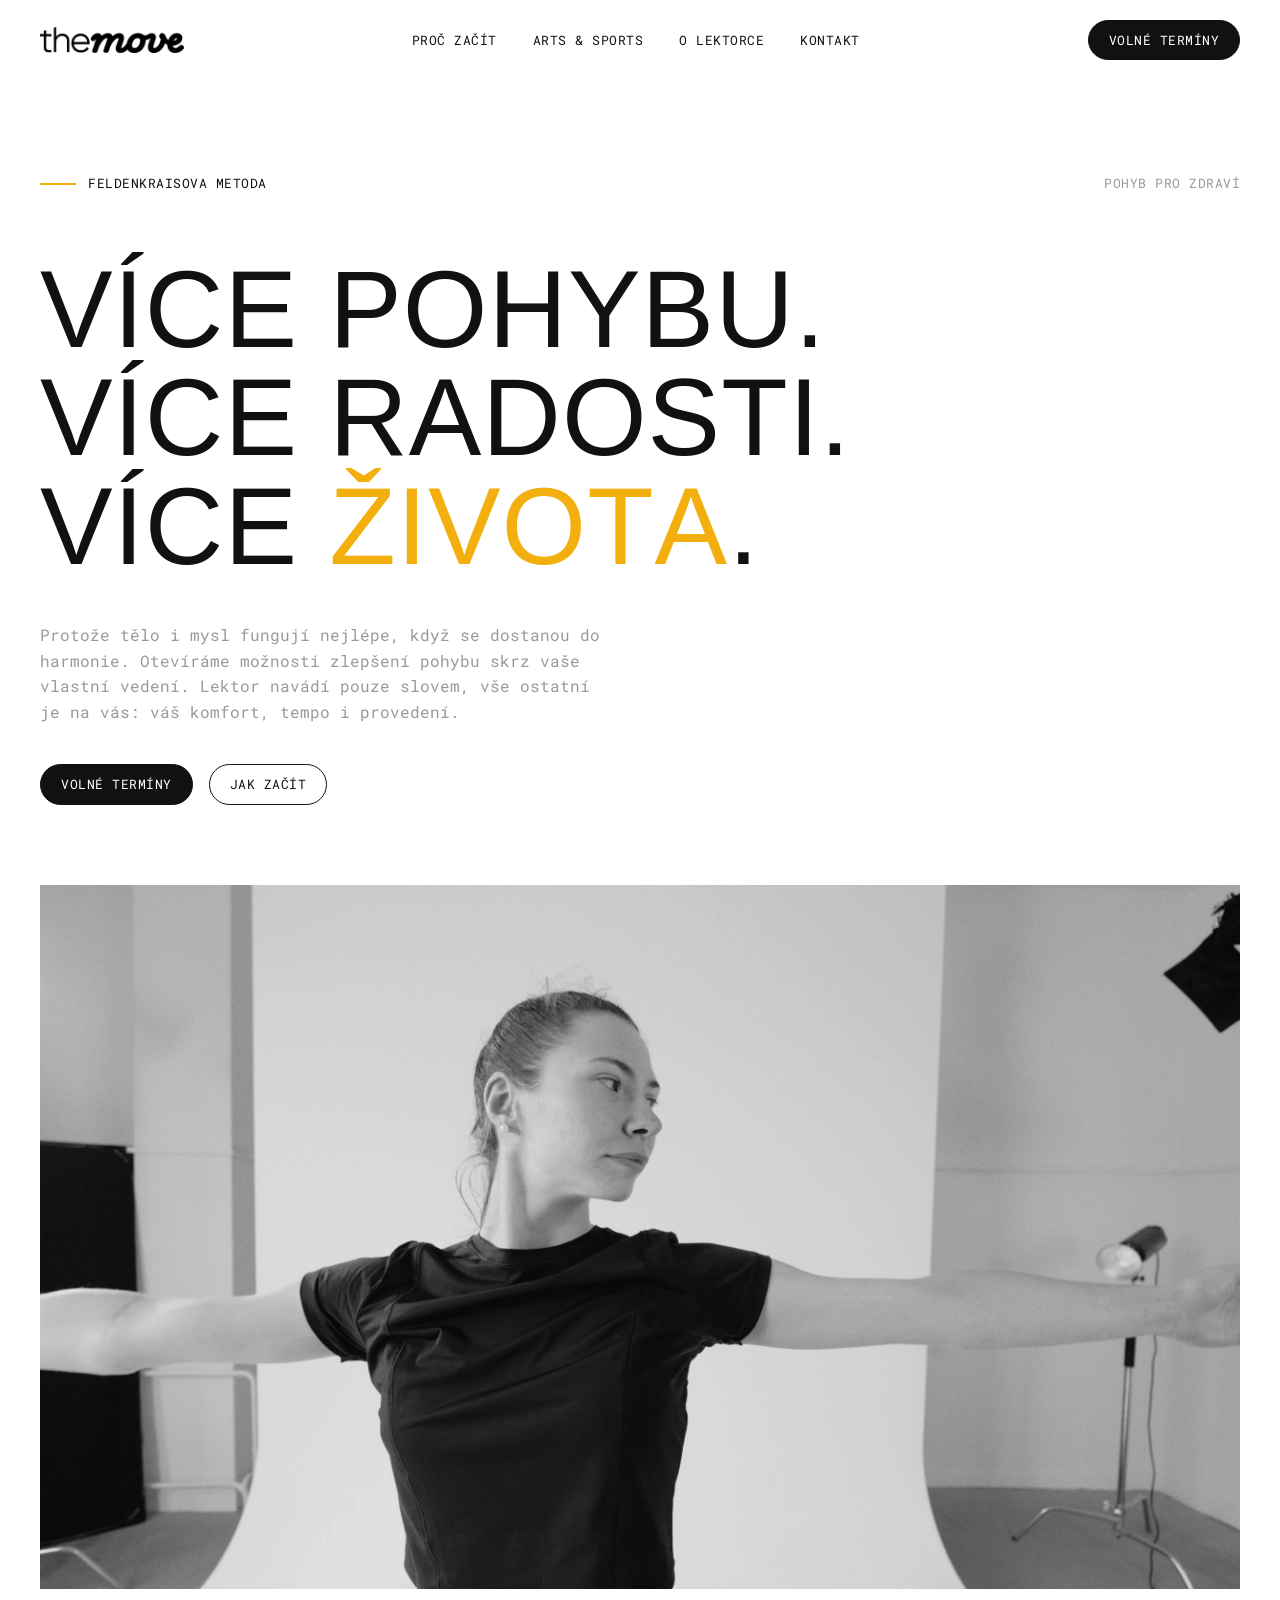
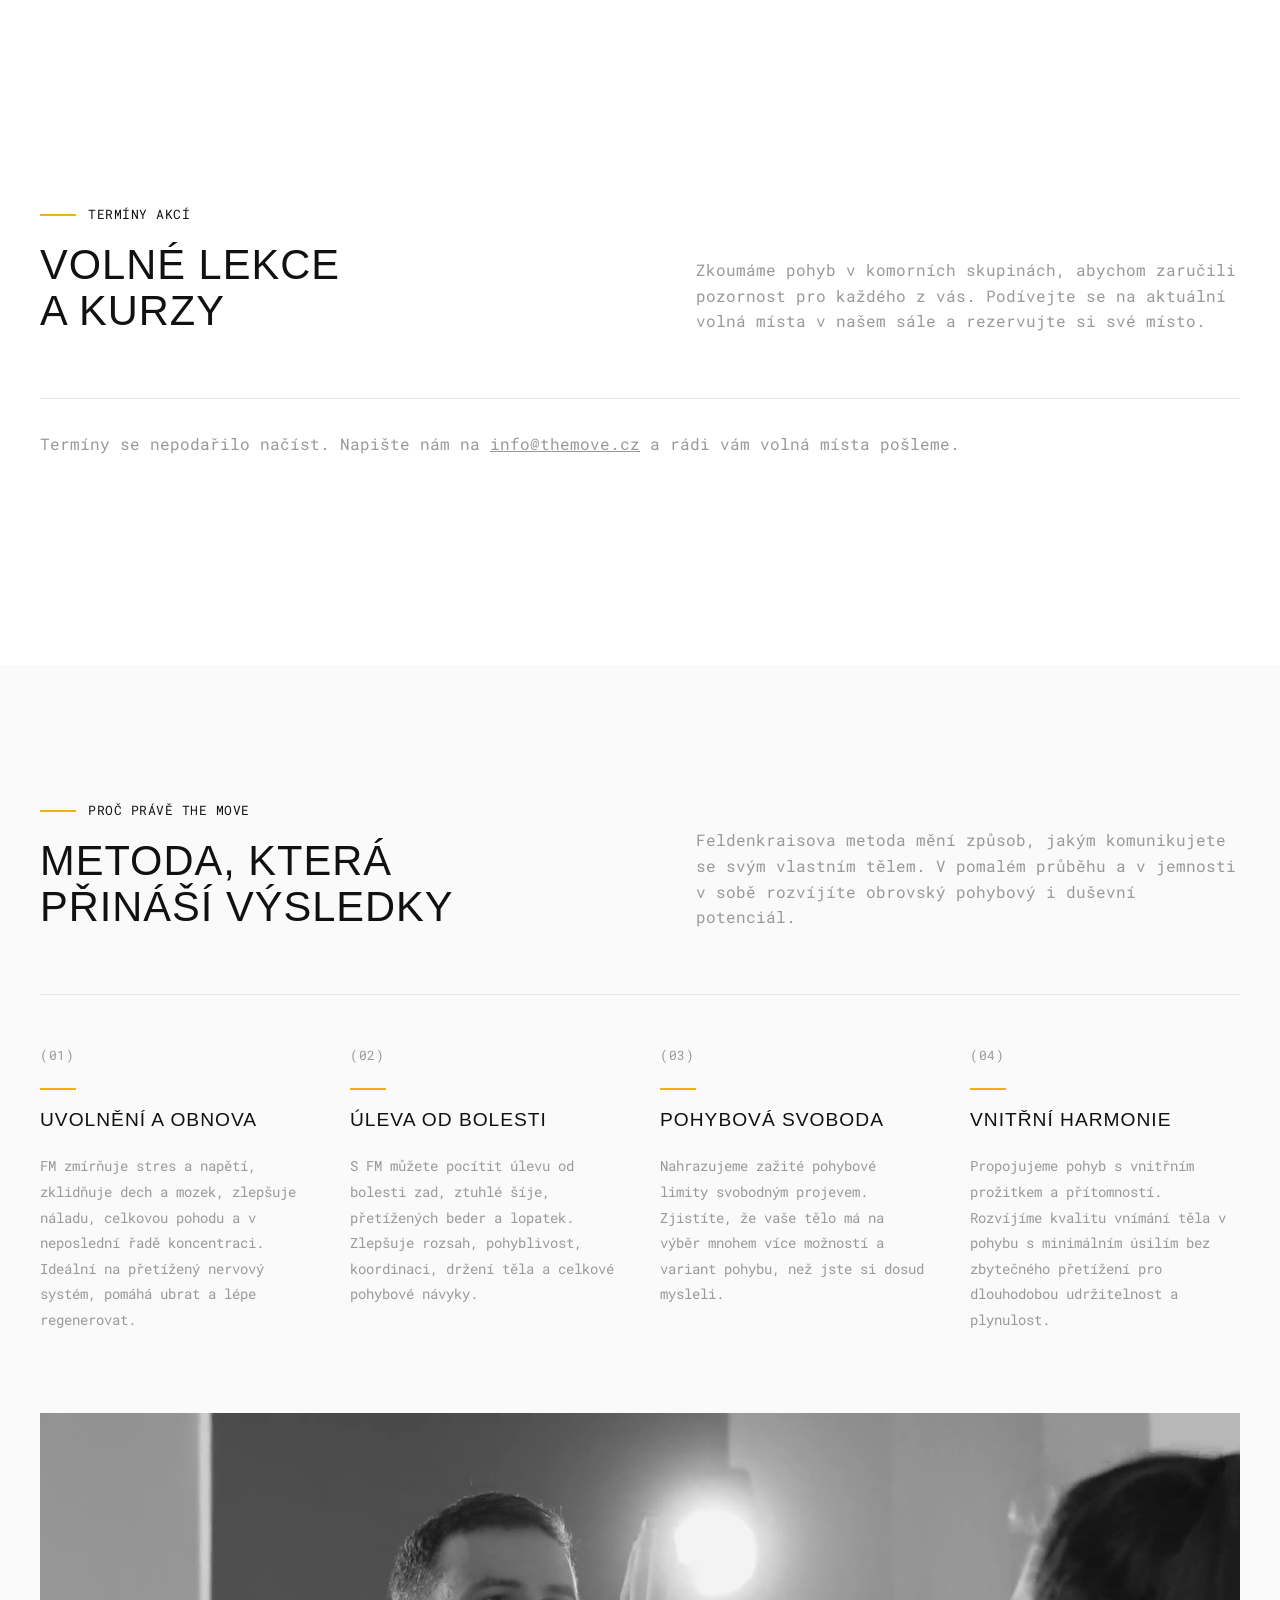
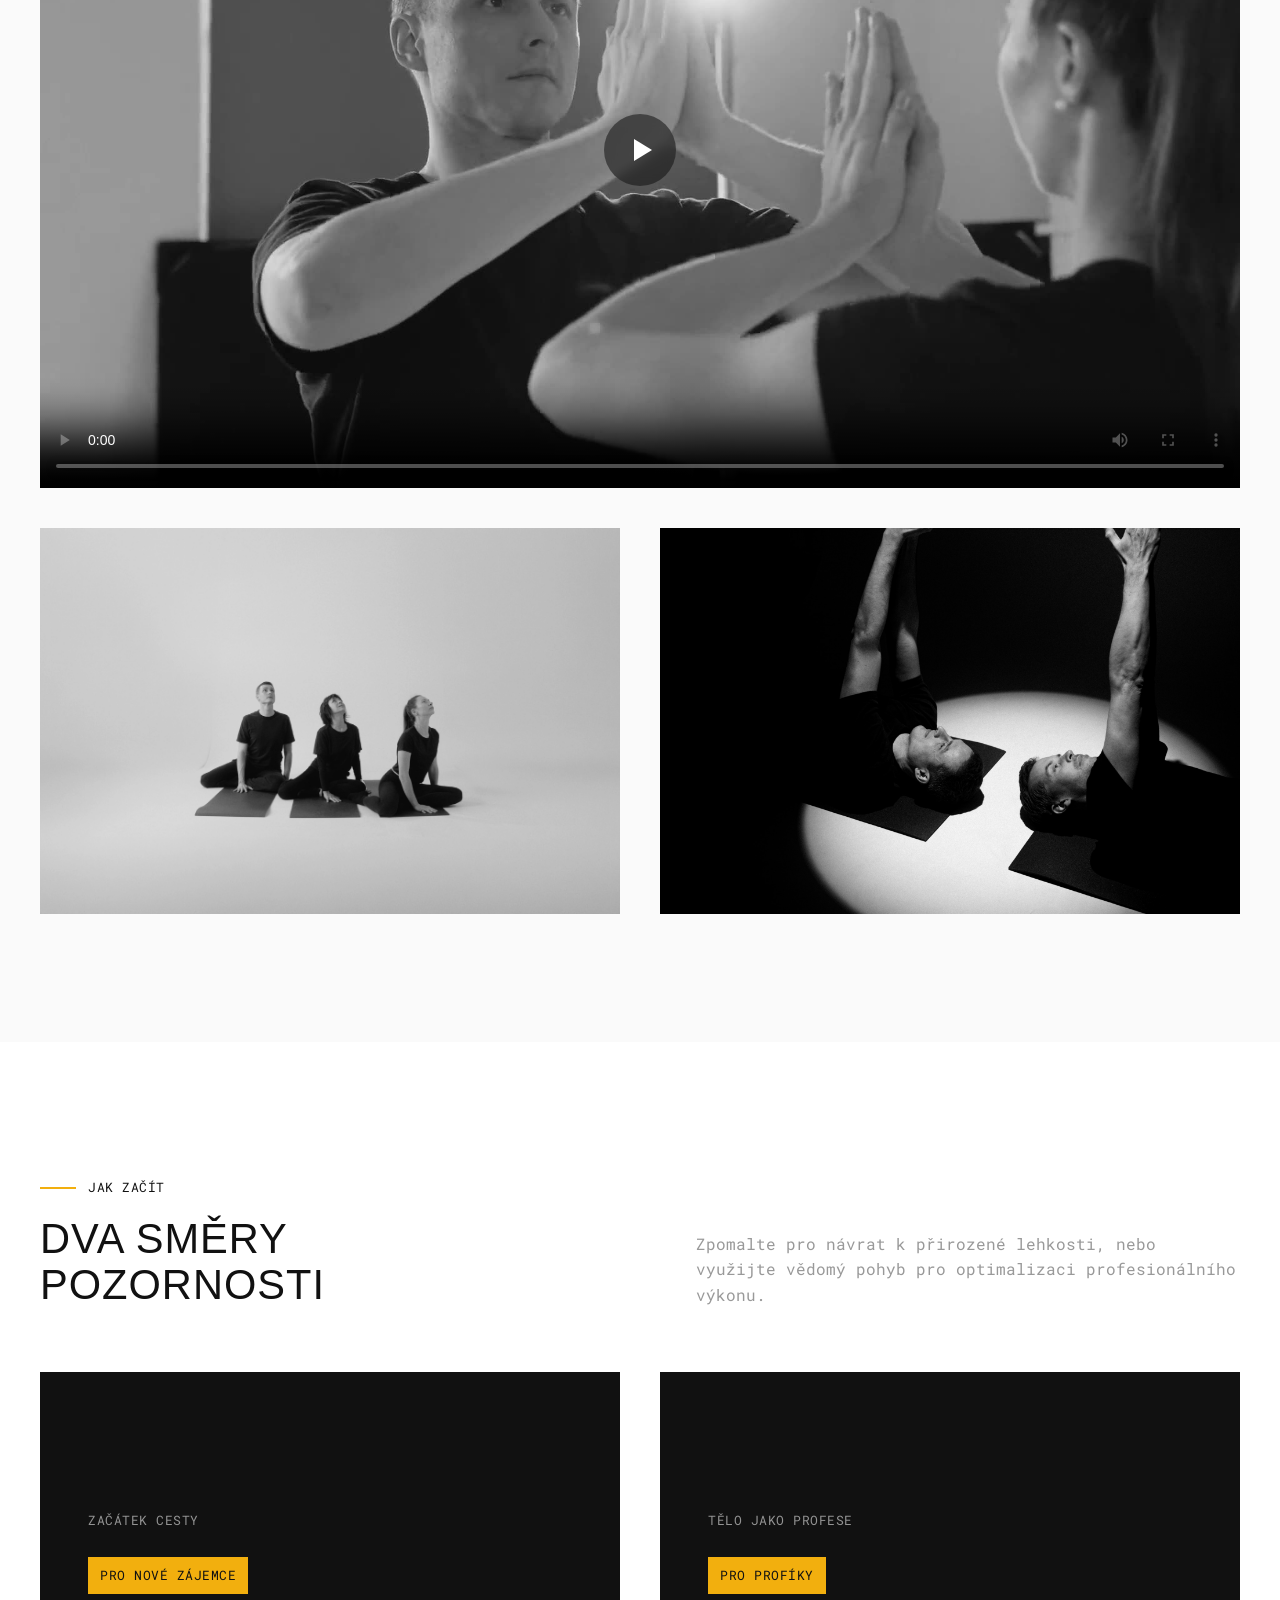
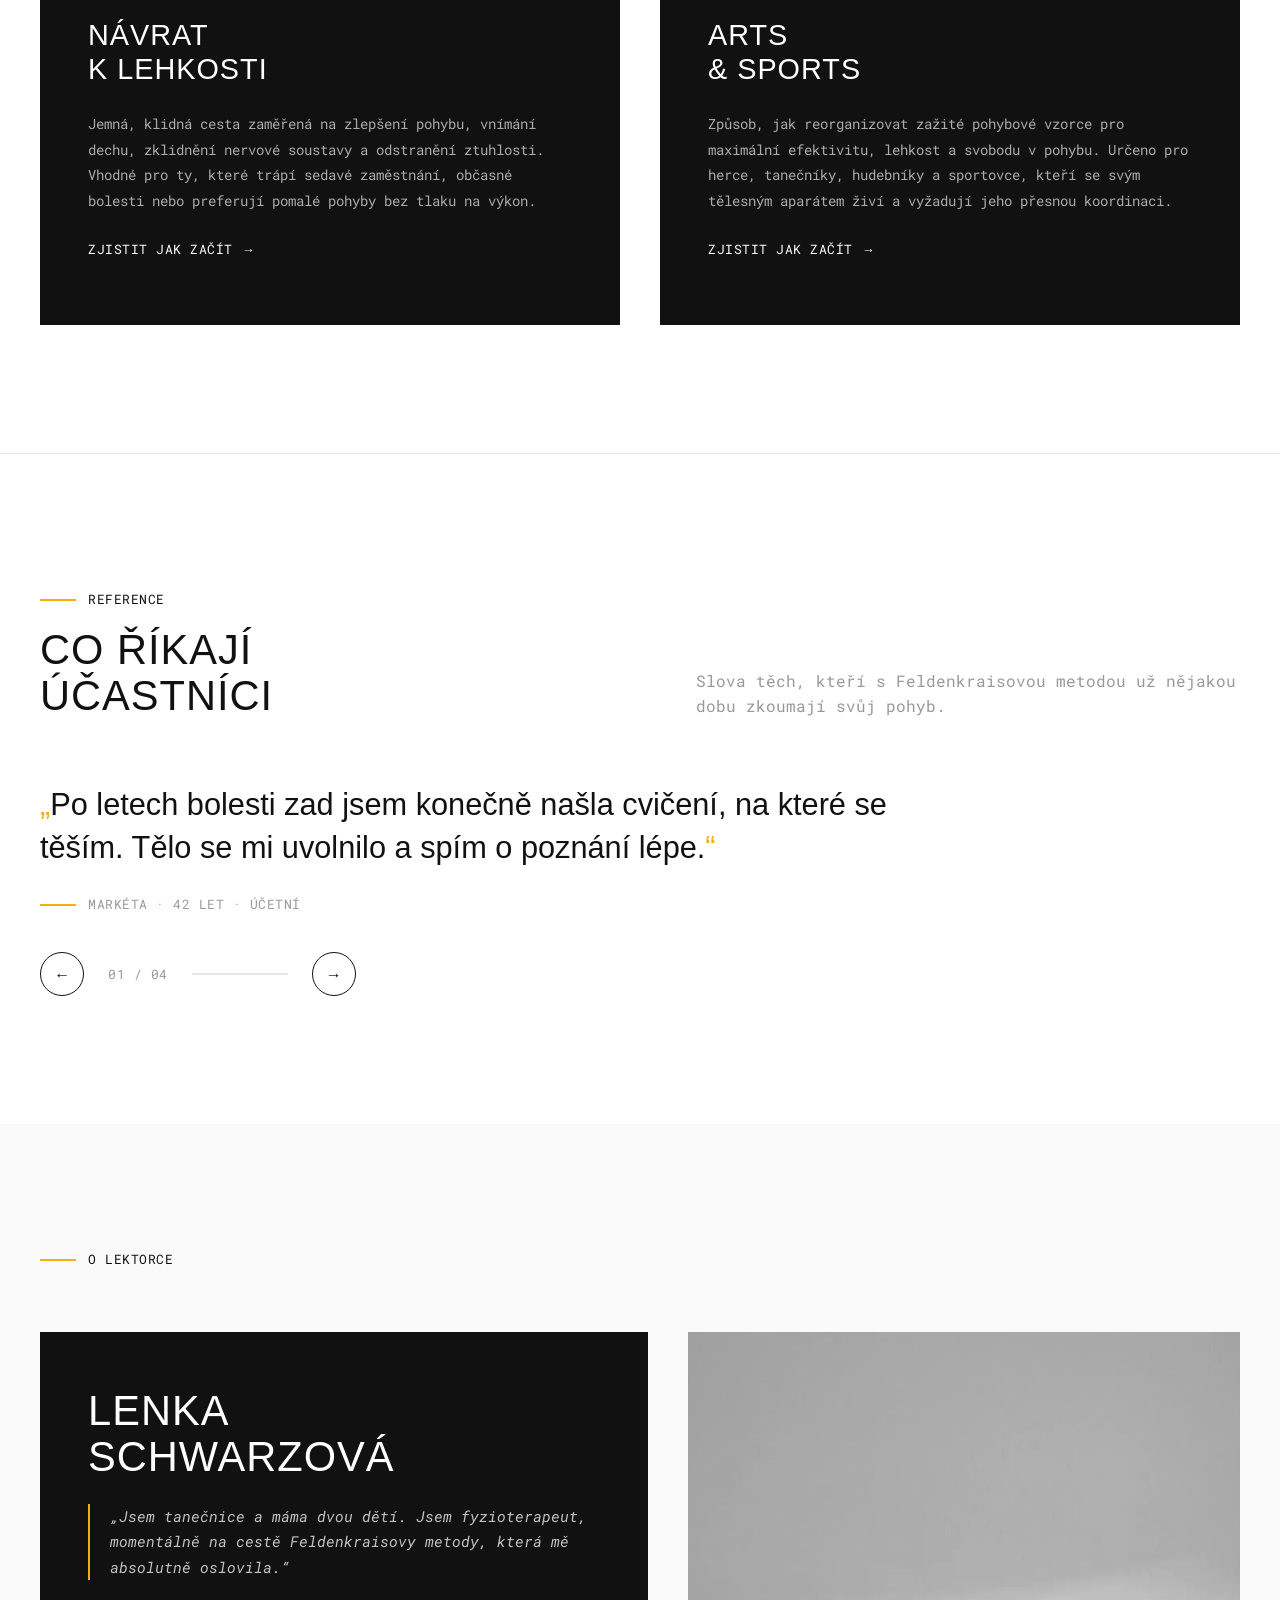
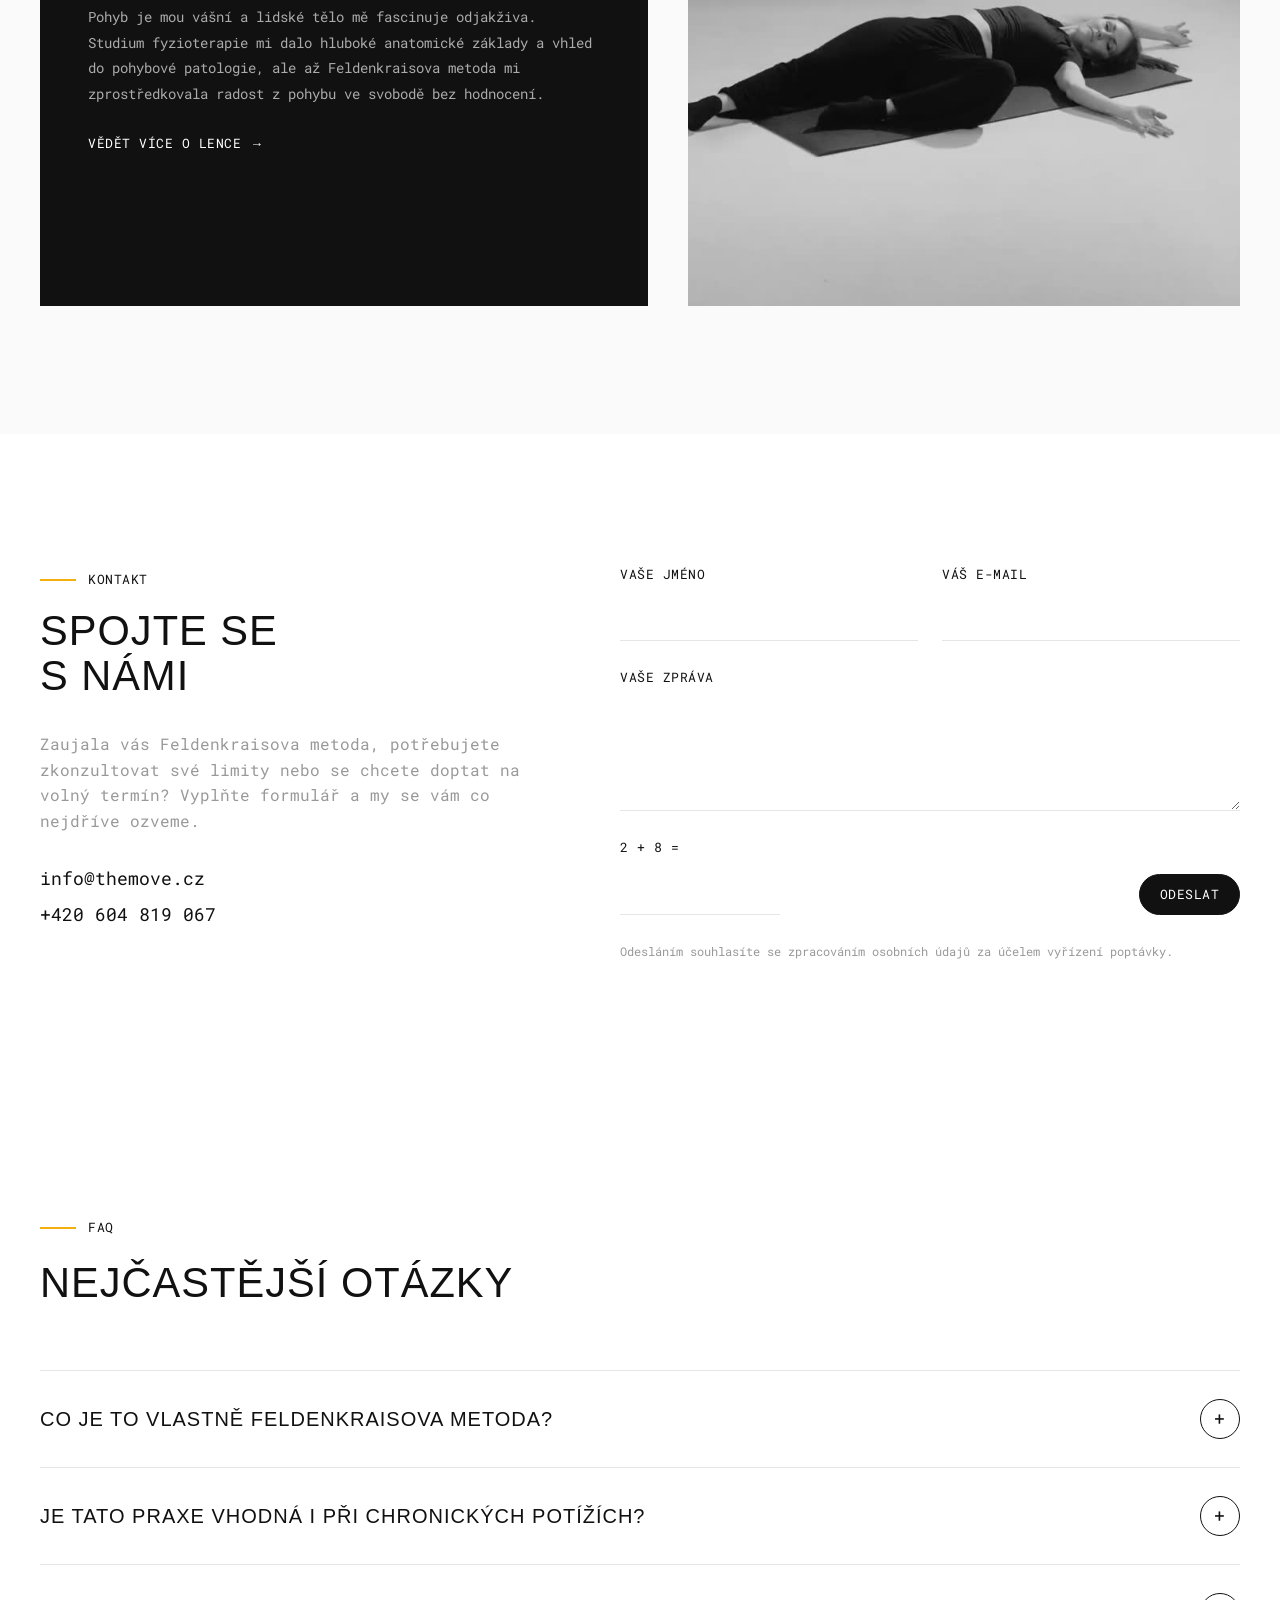
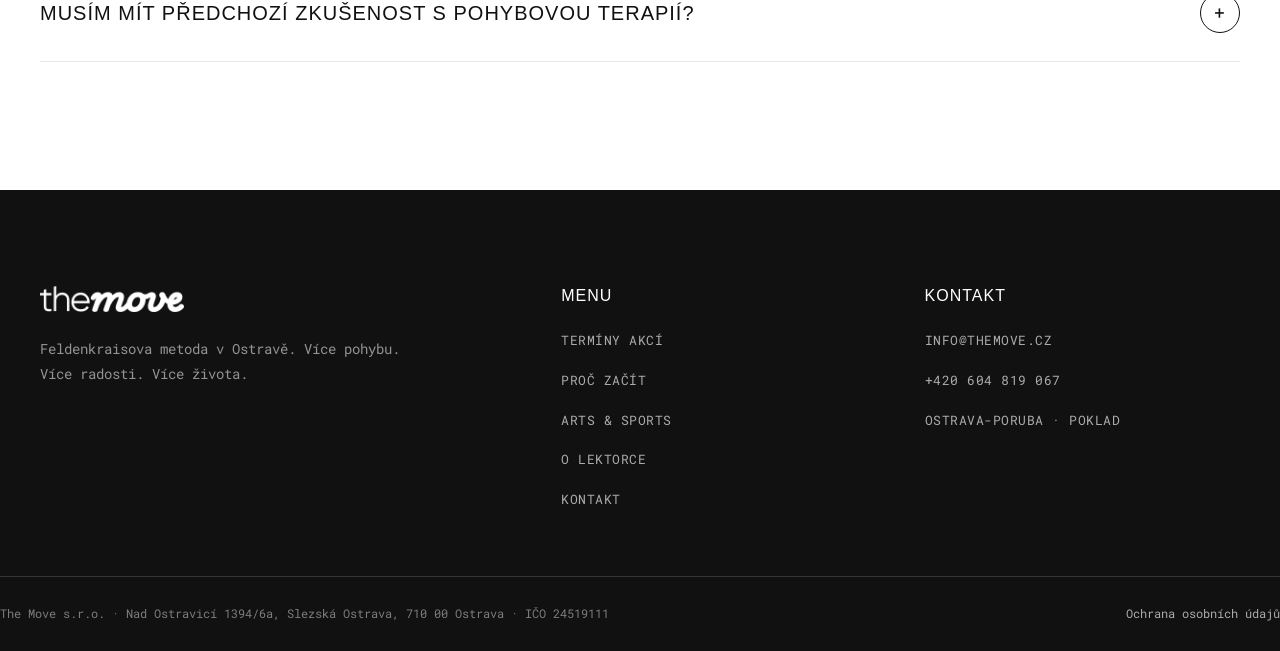
==== index.html @ 08e9d062 "Korektura textů podle připomínek klientky Co-Authored-By: Claude Opus 5 <noreply@anthropic.com>" ====
<!DOCTYPE html>
<html lang="cs">
<head>
  <meta charset="UTF-8">
  <meta name="viewport" content="width=device-width, initial-scale=1.0">
  <meta name="google-site-verification" content="vGgKnA8cwMXbeHBE8pRr9Jo4e9qX8RQG9WnMK0uYkx0">
  <title>The Move · Feldenkraisova metoda | Ostrava</title>
  <meta name="description" content="Více pohybu. Více radosti. Více života. Skupinové lekce Feldenkraisovy metody v Ostravě pod vedením fyzioterapeutky a tanečnice Lenky Schwarzové.">
  <link rel="preconnect" href="https://fonts.googleapis.com">
  <link rel="preconnect" href="https://fonts.gstatic.com" crossorigin>
  <link href="https://api.fontshare.com/v2/css?f[]=general-sans@400,500&display=swap" rel="stylesheet">
  <link href="https://fonts.googleapis.com/css2?family=Roboto+Mono:wght@400;500&display=swap" rel="stylesheet">
  <link rel="stylesheet" href="css/style.css">
  <link rel="icon" type="image/svg+xml" href="assets/img/favicon.svg">
</head>
<body>

  <!-- ===== Navigace ===== -->
  <header class="nav">
    <div class="container nav-inner">
      <a href="index.html" class="nav-logo" aria-label="The Move, úvodní stránka">
        <img src="assets/img/logo.webp" alt="The Move" width="600" height="108">
      </a>

      <nav>
        <ul class="nav-menu" id="nav-menu">
          <li><a class="nav-link" href="jak-zacit.html">Proč začít</a></li>
          <li><a class="nav-link" href="artists.html">Arts &amp; sports</a></li>
          <li><a class="nav-link" href="o-lektorce.html">O lektorce</a></li>
          <li><a class="nav-link" href="index.html#kontakt">Kontakt</a></li>
        </ul>
      </nav>

      <a href="index.html#terminy" class="button button--solid nav-cta">Volné termíny</a>

      <button class="nav-burger" aria-label="Otevřít menu" aria-expanded="false" aria-controls="nav-menu">
        <span></span><span></span><span></span>
      </button>
    </div>
  </header>

  <main>

    <!-- ===== Hero ===== -->
    <section class="hero">
      <div class="container">
        <div class="hero-topline reveal">
          <span class="label">Feldenkraisova metoda</span>
          <span class="label label--plain text-grey">Pohyb pro zdraví</span>
        </div>

        <h1 class="h-large">
          <span class="mask-line"><span>Více pohybu.</span></span>
          <span class="mask-line" style="--reveal-delay:.12s"><span>Více radosti.</span></span>
          <span class="mask-line" style="--reveal-delay:.24s"><span>Více <em class="text-yellow" style="font-style:normal">života</em>.</span></span>
        </h1>

        <p class="hero-sub reveal" style="--reveal-delay:.3s">
          Protože tělo i mysl fungují nejlépe, když se dostanou do harmonie.
          Otevíráme možnosti zlepšení pohybu skrz vaše vlastní vedení. Lektor
          navádí pouze slovem, vše ostatní je na vás: váš komfort, tempo i provedení.
        </p>

        <div class="hero-actions reveal" style="--reveal-delay:.4s">
          <a href="#terminy" class="button button--solid">Volné termíny</a>
          <a href="jak-zacit.html" class="button">Jak začít</a>
        </div>

        <figure class="hero-media reveal" style="--reveal-delay:.5s">
          <video src="assets/video/cover.mp4" autoplay muted loop playsinline poster="assets/img/photo-01.webp"></video>
          <svg class="curve-svg curve-anim-draw hero-curve" viewBox="0 0 900 500" aria-hidden="true">
            <path pathLength="1" d="M -10 560 C 140 340 250 235 345 250 C 470 270 555 335 655 322 C 700 316 712 265 722 200 C 733 128 762 62 832 50 C 900 40 940 70 960 110"/>
          </svg>
        </figure>
      </div>
    </section>

    <!-- ===== Termíny akcí ===== -->
    <section class="section" id="terminy">
      <div class="container">
        <div class="section-head section-head--split">
          <div class="reveal">
            <span class="label">Termíny akcí</span>
            <h2 class="h2" style="margin-top:1.25rem">Volné lekce<br>a kurzy</h2>
          </div>
          <p class="text-grey reveal" style="--reveal-delay:.15s">
            Zkoumáme pohyb v komorních skupinách, abychom zaručili pozornost
            pro každého z vás. Podívejte se na aktuální volná místa v našem
            sále a rezervujte si své místo.
          </p>
        </div>

        <div class="schedule-filters reveal" id="schedule-filters" hidden
             role="group" aria-label="Filtr podle druhu akce"></div>

        <div class="schedule reveal" id="schedule-list" data-api="api/terminy.php">
          <p class="schedule-loading text-grey">Načítáme aktuální termíny…</p>
        </div>

        <div class="schedule-more reveal">
          <button type="button" class="button" id="schedule-vice" hidden>Další termíny</button>
        </div>
      </div>
    </section>

    <!-- ===== Metoda / benefity ===== -->
    <section class="section bg-soft">
      <div class="container">
        <div class="section-head section-head--split">
          <div class="reveal">
            <span class="label">Proč právě The Move</span>
            <h2 class="h2" style="margin-top:1.25rem">Metoda, která<br>přináší výsledky</h2>
          </div>
          <p class="text-grey reveal" style="--reveal-delay:.15s">
            Feldenkraisova metoda mění způsob, jakým komunikujete se svým
            vlastním tělem. V pomalém průběhu a v jemnosti v sobě rozvíjíte
            obrovský pohybový i duševní potenciál.
          </p>
        </div>

        <div class="benefits-grid">
          <div class="benefit reveal">
            <span class="benefit-num">(01)</span>
            <h3 class="h5">Uvolnění a obnova</h3>
            <p>FM zmírňuje stres a napětí, zklidňuje dech a mozek, zlepšuje
            náladu, celkovou pohodu a v neposlední řadě koncentraci. Ideální
            na přetížený nervový systém, pomáhá ubrat a lépe regenerovat.</p>
          </div>
          <div class="benefit reveal" style="--reveal-delay:.1s">
            <span class="benefit-num">(02)</span>
            <h3 class="h5">Úleva od bolesti</h3>
            <p>S FM můžete pocítit úlevu od bolesti zad, ztuhlé šíje,
            přetížených beder a lopatek. Zlepšuje rozsah, pohyblivost,
            koordinaci, držení těla a celkové pohybové návyky.</p>
          </div>
          <div class="benefit reveal" style="--reveal-delay:.2s">
            <span class="benefit-num">(03)</span>
            <h3 class="h5">Pohybová svoboda</h3>
            <p>Nahrazujeme zažité pohybové limity svobodným projevem.
            Zjistíte, že vaše tělo má na výběr mnohem více možností
            a variant pohybu, než jste si dosud mysleli.</p>
          </div>
          <div class="benefit reveal" style="--reveal-delay:.3s">
            <span class="benefit-num">(04)</span>
            <h3 class="h5">Vnitřní harmonie</h3>
            <p>Propojujeme pohyb s vnitřním prožitkem a přítomností.
            Rozvíjíme kvalitu vnímání těla v pohybu s minimálním úsilím bez
            zbytečného přetížení pro dlouhodobou udržitelnost a plynulost.</p>
          </div>
        </div>

        <figure class="band-video reveal">
          <video src="assets/video/metoda.mp4" controls playsinline
                 preload="metadata" poster="assets/img/metoda-poster.jpg">
            Váš prohlížeč nepodporuje přehrávání videa.
            <a href="assets/video/metoda.mp4">Stáhnout video</a>
          </video>
        </figure>

        <div class="photo-band">
          <figure class="reveal"><img src="assets/img/photo-11.webp" alt="Komorní skupinová lekce na podložkách" loading="lazy"></figure>
          <figure class="reveal" style="--reveal-delay:.15s"><img src="assets/img/photo-13.jpg" alt="Dvojice vleže ve světelném kuželu" loading="lazy"></figure>
        </div>
      </div>
    </section>

    <!-- ===== Dva směry ===== -->
    <section class="section">
      <div class="container">
        <div class="section-head section-head--split">
          <div class="reveal">
            <span class="label">Jak začít</span>
            <h2 class="h2" style="margin-top:1.25rem">Dva směry<br>pozornosti</h2>
          </div>
          <p class="text-grey reveal" style="--reveal-delay:.15s">
            Zpomalte pro návrat k přirozené lehkosti, nebo využijte vědomý
            pohyb pro optimalizaci profesionálního výkonu.
          </p>
        </div>

        <div class="paths-grid">
          <a href="jak-zacit.html" class="path-card reveal">
            <svg class="curve-svg curve-svg--full curve-anim-quick" viewBox="0 0 900 500" aria-hidden="true">
              <path pathLength="1" d="M -40 120 C 80 190 200 60 340 110 C 470 156 540 70 650 100 C 760 130 860 90 940 110"/>
            </svg>
            <span class="path-card-label">Začátek cesty</span>
            <span class="path-tag">Pro nové zájemce</span>
            <h3 class="h3">Návrat<br>k lehkosti</h3>
            <p>Jemná, klidná cesta zaměřená na zlepšení pohybu, vnímání dechu,
            zklidnění nervové soustavy a odstranění ztuhlosti. Vhodné pro ty,
            které trápí sedavé zaměstnání, občasné bolesti nebo preferují
            pomalé pohyby bez tlaku na výkon.</p>
            <span class="link-arrow">Zjistit jak začít <span class="arrow">→</span></span>
          </a>

          <a href="artists.html" class="path-card reveal" style="--reveal-delay:.15s">
            <svg class="curve-svg curve-anim-loop" viewBox="0 0 900 500" aria-hidden="true">
              <path pathLength="1" d="M 520 -40 C 450 120 540 210 650 180 C 745 154 735 62 650 72 C 575 82 610 180 710 165 C 810 150 880 110 940 120"/>
            </svg>
            <span class="path-card-label">Tělo jako profese</span>
            <span class="path-tag">Pro profíky</span>
            <h3 class="h3">Arts<br>&amp; sports</h3>
            <p>Způsob, jak reorganizovat zažité pohybové vzorce pro maximální
            efektivitu, lehkost a svobodu v pohybu. Určeno pro herce, tanečníky,
            hudebníky a sportovce, kteří se svým tělesným aparátem živí
            a vyžadují jeho přesnou koordinaci.</p>
            <span class="link-arrow">Zjistit jak začít <span class="arrow">→</span></span>
          </a>
        </div>
      </div>
    </section>

    <!-- ===== Reference =====
         POZN.: texty níže jsou UKÁZKOVÉ. Po dodání skutečných referencí
         od klientky stačí vyměnit obsah <blockquote> a <figcaption>. -->
    <section class="section refs-band" id="reference">
      <svg class="curve-svg curve-anim-float" viewBox="0 0 900 500" aria-hidden="true">
        <path pathLength="1" d="M 940 240 C 810 255 690 285 630 345 C 585 392 565 460 558 540"/>
      </svg>
      <div class="container">
        <div class="section-head section-head--split">
          <div class="reveal">
            <span class="label">Reference</span>
            <h2 class="h2" style="margin-top:1.25rem">Co říkají<br>účastníci</h2>
          </div>
          <p class="text-grey reveal" style="--reveal-delay:.15s">
            Slova těch, kteří s Feldenkraisovou metodou už nějakou dobu
            zkoumají svůj pohyb.
          </p>
        </div>

        <div class="refs reveal" id="refs">
          <div class="refs-track">
            <figure class="ref-slide is-active">
              <blockquote>Po letech bolesti zad jsem konečně našla cvičení,
              na které se těším. Tělo se mi uvolnilo a spím o poznání
              lépe.</blockquote>
              <figcaption class="label">Markéta · 42 let · účetní</figcaption>
            </figure>
            <figure class="ref-slide">
              <blockquote>Lekce jsou pomalé a jemné, ale výsledky přišly
              rychleji než z posilovny. Hlavně mi zmizelo napětí
              v ramenou.</blockquote>
              <figcaption class="label">Petr · 51 let · řidič</figcaption>
            </figure>
            <figure class="ref-slide">
              <blockquote>Nevěřila jsem, že si na skupinové cvičení zvyknu.
              Tady nikdo nic nehodnotí a já se poprvé v životě hýbu
              ráda.</blockquote>
              <figcaption class="label">Alena · 60 let · učitelka</figcaption>
            </figure>
            <figure class="ref-slide">
              <blockquote>Chodím sem po náročných trénincích. Regeneruji
              rychleji a mnohem líp rozumím vlastnímu tělu.</blockquote>
              <figcaption class="label">Tomáš · 28 let · fotbalista</figcaption>
            </figure>
          </div>

          <div class="refs-nav">
            <button class="refs-btn" type="button" data-refs-prev aria-label="Předchozí reference">←</button>
            <span class="refs-counter" aria-live="polite">01 / 04</span>
            <span class="refs-progress" aria-hidden="true"><span></span></span>
            <button class="refs-btn" type="button" data-refs-next aria-label="Další reference">→</button>
          </div>
        </div>
      </div>
    </section>

    <!-- ===== O lektorce ===== -->
    <section class="section bg-soft" id="lektorka">
      <div class="container">
        <div class="section-head">
          <span class="label reveal">O lektorce</span>
        </div>

        <div class="trainer-grid">
          <div class="trainer-card reveal">
            <svg class="curve-svg curve-anim-rise" viewBox="0 0 900 500" aria-hidden="true">
              <path pathLength="1" d="M 940 240 C 810 255 690 285 630 345 C 585 392 565 460 558 540"/>
            </svg>
            <h2 class="h2">Lenka<br>Schwarzová</h2>
            <blockquote>
              „Jsem tanečnice a máma dvou dětí. Jsem fyzioterapeut, momentálně
              na cestě Feldenkraisovy metody, která mě absolutně oslovila.“
            </blockquote>
            <p>
              Pohyb je mou vášní a lidské tělo mě fascinuje odjakživa. Studium
              fyzioterapie mi dalo hluboké anatomické základy a vhled do pohybové
              patologie, ale až Feldenkraisova metoda mi zprostředkovala radost
              z pohybu ve svobodě bez hodnocení.
            </p>
            <a href="o-lektorce.html" class="link-arrow">Vědět více o Lence <span class="arrow">→</span></a>
          </div>

          <figure class="trainer-photo trainer-photo--video reveal" style="--reveal-delay:.15s">
            <video src="assets/video/o-lektorce.mp4" poster="assets/img/o-lektorce-poster.jpg"
                   autoplay muted loop playsinline preload="metadata" aria-hidden="true"></video>
          </figure>
        </div>
      </div>
    </section>

    <!-- ===== Kontakt ===== -->
    <section class="section" id="kontakt">
      <div class="container">
        <div class="contact-grid">
          <div class="contact-info">
            <div class="reveal">
              <span class="label">Kontakt</span>
              <h2 class="h2" style="margin-top:1.25rem">Spojte se<br>s námi</h2>
            </div>
            <p class="text-grey reveal" style="--reveal-delay:.1s">
              Zaujala vás Feldenkraisova metoda, potřebujete zkonzultovat své
              limity nebo se chcete doptat na volný termín? Vyplňte formulář
              a my se vám co nejdříve ozveme.
            </p>
            <div class="contact-direct reveal" style="--reveal-delay:.2s">
              <a href="mailto:info@themove.cz">info@themove.cz</a>
              <a href="tel:+420604819067">+420 604 819 067</a>
            </div>
          </div>

          <form class="form reveal" style="--reveal-delay:.2s" novalidate>
            <div class="form-row">
              <div class="form-field">
                <label for="f-name">Vaše jméno</label>
                <input type="text" id="f-name" name="name" required autocomplete="name">
              </div>
              <div class="form-field">
                <label for="f-email">Váš e-mail</label>
                <input type="email" id="f-email" name="email" required autocomplete="email">
              </div>
            </div>
            <div class="form-field">
              <label for="f-message">Vaše zpráva</label>
              <textarea id="f-message" name="message" required></textarea>
            </div>
            <div class="form-footer">
              <div class="form-field form-check">
                <label for="f-check">2 + 8 =</label>
                <input type="number" id="f-check" name="check" data-check="10" required>
              </div>
              <button type="submit" class="button button--solid">Odeslat</button>
            </div>
            <p class="form-note">Odesláním souhlasíte se zpracováním osobních údajů za účelem vyřízení poptávky.</p>
          </form>
        </div>
      </div>
    </section>

    <!-- ===== FAQ ===== -->
    <section class="section section--top" style="padding-bottom:var(--section-pad)">
      <div class="container">
        <div class="section-head">
          <span class="label reveal">FAQ</span>
          <h2 class="h2 reveal" style="--reveal-delay:.1s">Nejčastější otázky</h2>
        </div>

        <div class="faq-list reveal">
          <div class="faq-item">
            <button class="faq-question" aria-expanded="false">
              Co je to vlastně Feldenkraisova metoda?
              <span class="faq-icon">+</span>
            </button>
            <div class="faq-answer">
              <p>Jedná se o celosvětově uznávaný přístup k somatickému
              vzdělávání. Nezaměřuje se na posilování nebo mechanické
              opakování, ale na kultivaci uvědomění si vlastního těla skrze
              jemný, vědomý pohyb naváděný slovem lektora.</p>
            </div>
          </div>
          <div class="faq-item">
            <button class="faq-question" aria-expanded="false">
              Je tato praxe vhodná i při chronických potížích?
              <span class="faq-icon">+</span>
            </button>
            <div class="faq-answer">
              <p>Ano, metoda je vhodná i pro lidi s chronickými bolestmi
              zad, kloubů či svalů. Pomáhá najít zažité kompenzační vzorce,
              které potíže udržují, a nabízí nové, efektivnější.</p>
            </div>
          </div>
          <div class="faq-item">
            <button class="faq-question" aria-expanded="false">
              Musím mít předchozí zkušenost s pohybovou terapií?
              <span class="faq-icon">+</span>
            </button>
            <div class="faq-answer">
              <p>Vůbec ne. Lekce pro veřejnost jsou přístupné každému
              bez ohledu na věk, ohebnost či kondici.</p>
            </div>
          </div>
        </div>
      </div>
    </section>

  </main>

  <!-- ===== Rezervační okno ===== -->
  <div class="modal" id="booking-modal" hidden>
    <div class="modal-backdrop" data-close></div>
    <div class="modal-box" role="dialog" aria-modal="true" aria-labelledby="booking-title">
      <button class="modal-close" type="button" data-close aria-label="Zavřít">×</button>
      <span class="label">Rezervace místa</span>
      <h3 class="h4" id="booking-title" style="margin-top:1rem">Rezervovat lekci</h3>
      <p class="modal-lesson text-grey"></p>

      <form class="booking-form" novalidate>
        <input type="hidden" name="termin_id" value="">
        <!-- honeypot proti robotům -->
        <input type="text" name="web" tabindex="-1" autocomplete="off" style="position:absolute;left:-5000px" aria-hidden="true">
        <div class="form-field">
          <label for="b-name">Vaše jméno</label>
          <input type="text" id="b-name" name="jmeno" required autocomplete="name">
        </div>
        <div class="form-field">
          <label for="b-email">Váš e-mail</label>
          <input type="email" id="b-email" name="email" required autocomplete="email">
        </div>
        <div class="form-field">
          <label for="b-phone">Telefon (nepovinné)</label>
          <input type="tel" id="b-phone" name="telefon" autocomplete="tel">
        </div>
        <p class="booking-error" hidden></p>
        <button type="submit" class="button button--solid">Odeslat rezervaci</button>
        <p class="form-note">Odesláním souhlasíte se zpracováním osobních údajů za účelem rezervace lekce.</p>
      </form>

      <div class="booking-success" hidden>
        <p></p>
        <button type="button" class="button" data-close>Zavřít</button>
      </div>
    </div>
  </div>

  <!-- ===== Footer ===== -->
  <footer class="footer">
    <div class="container footer-top">
      <div class="footer-col">
        <img src="assets/img/logo.webp" alt="The Move" style="height:26px;width:auto;filter:invert(1);margin-bottom:1.5rem">
        <p class="footer-tagline">Feldenkraisova metoda v Ostravě. Více pohybu.
        Více radosti. Více života.</p>
      </div>
      <div class="footer-col">
        <h4 class="h6">Menu</h4>
        <ul>
          <li><a href="index.html#terminy">Termíny akcí</a></li>
          <li><a href="jak-zacit.html">Proč začít</a></li>
          <li><a href="artists.html">Arts &amp; sports</a></li>
          <li><a href="o-lektorce.html">O lektorce</a></li>
          <li><a href="index.html#kontakt">Kontakt</a></li>
        </ul>
      </div>
      <div class="footer-col">
        <h4 class="h6">Kontakt</h4>
        <ul>
          <li><a href="mailto:info@themove.cz">info@themove.cz</a></li>
          <li><a href="tel:+420604819067">+420 604 819 067</a></li>
          <li><a href="index.html#terminy">Ostrava-Poruba · Poklad</a></li>
        </ul>
      </div>
    </div>

    <div class="container footer-bottom">
      <span class="footer-company">The Move s.r.o. · Nad Ostravicí 1394/6a, Slezská Ostrava, 710 00 Ostrava · IČO 24519111</span>
      <span><a href="ochrana-osobnich-udaju.html">Ochrana osobních údajů</a></span>
    </div>
  </footer>

  <script src="js/main.js"></script>
  <!-- Cloudflare Web Analytics -->
  <script type='module' src='https://static.cloudflareinsights.com/beacon.min.js' data-cf-beacon='{"token": "f0dfa562e08c4e3f8f558e6528ef04cc"}'></script>
  <!-- End Cloudflare Web Analytics -->
</body>
</html>
---- css/style.css ----
/* ============================================================
   THE MOVE :: Feldenkraisova metoda
   Design system podle šablony Erikk (Webflow)
   Fonty: General Sans (nadpisy) + Roboto Mono (texty)
   Akcent: žlutá #F2AF0E
   ============================================================ */

:root {
  --ink: #111111;
  --paper: #ffffff;
  --paper-soft: #fafafa;
  --grey: #999999;
  --line: #e6e6e6;
  --line-dark: rgba(255, 255, 255, 0.15);
  --yellow: #f2af0e;
  --font-head: "General Sans", sans-serif;
  --font-mono: "Roboto Mono", monospace;
  --gutter: 2.5rem;
  --section-pad: 8rem;
}

* { margin: 0; padding: 0; box-sizing: border-box; }

html { scroll-behavior: smooth; }

body {
  font-family: var(--font-mono);
  font-size: 1rem;
  line-height: 160%;
  color: var(--ink);
  background: var(--paper);
  -webkit-font-smoothing: antialiased;
  overflow-x: hidden;
}

::selection { background: var(--yellow); color: var(--ink); }

img, video { max-width: 100%; display: block; }

a { color: inherit; text-decoration: none; }

/* ---------- Typografie (škála dle šablony: vw + stropy) ---------- */

h1, h2, h3, h4, h5, h6, .h-style {
  font-family: var(--font-head);
  font-weight: 400;
  letter-spacing: 1px;
  text-transform: uppercase;
}

.h-xlarge { font-size: 11vw;   line-height: 90%;  }
.h-large  { font-size: 8.5vw;  line-height: 100%; }
.h-medium { font-size: 6.5vw;  line-height: 100%; }
.h1       { font-size: 4.5vw;  line-height: 110%; }
.h2       { font-size: 3.25vw; line-height: 110%; }
.h3       { font-size: 2.25vw; line-height: 120%; }
.h4       { font-size: 1.75vw; line-height: 120%; }
.h5       { font-size: 1.5vw;  line-height: 130%; }
.h6       { font-size: 1.25vw; line-height: 130%; }

@media screen and (min-width: 1440px) {
  .h-xlarge { font-size: 10rem; }
  .h-large  { font-size: 8rem; }
  .h-medium { font-size: 6rem; }
  .h1 { font-size: 4rem; }
  .h2 { font-size: 3rem; }
  .h3 { font-size: 2rem; }
  .h4 { font-size: 1.5rem; }
  .h5 { font-size: 1.25rem; }
  .h6 { font-size: 1.125rem; }
}

@media screen and (max-width: 991px) {
  .h-xlarge { font-size: 5.5rem; }
  .h-large  { font-size: 5rem; }
  .h-medium { font-size: 4.5rem; }
  .h1 { font-size: 3.5rem; }
  .h2 { font-size: 2.75rem; }
  .h3 { font-size: 2rem; }
  .h4 { font-size: 1.5rem; }
  .h5 { font-size: 1.25rem; }
  .h6 { font-size: 1.125rem; }
}

@media screen and (max-width: 767px) {
  .h-xlarge { font-size: 3.6rem; }
  .h-large  { font-size: 3.25rem; }
  .h-medium { font-size: 3rem; }
  .h1 { font-size: 2.75rem; }
  .h2 { font-size: 2.25rem; }
  .h3 { font-size: 1.75rem; }
  .h4 { font-size: 1.375rem; }
}

@media screen and (max-width: 479px) {
  .h-xlarge { font-size: 2.75rem; }
  .h-large  { font-size: 2.5rem; }
  .h-medium { font-size: 2.25rem; }
  .h1 { font-size: 2.25rem; }
  .h2 { font-size: 1.875rem; }
  .h3 { font-size: 1.5rem; }
}

.text-large   { font-size: 1.25rem;  line-height: 160%; }
.text-regular { font-size: 1rem;     line-height: 160%; }
.text-small   { font-size: 0.875rem; line-height: 160%; }
.text-tiny    { font-size: 0.75rem;  line-height: 160%; }

@media screen and (max-width: 767px) {
  .text-large { font-size: 1.125rem; }
}

.text-grey { color: var(--grey); }
.text-yellow { color: var(--yellow); }

/* Mono štítek sekce */
.label {
  font-family: var(--font-mono);
  font-size: 13px;
  letter-spacing: 0.5px;
  text-transform: uppercase;
  line-height: 120%;
  display: inline-flex;
  align-items: center;
  gap: 0.75rem;
}

/* Žlutá linka u štítku */
.label::before {
  content: "";
  width: 2.25rem;
  height: 2px;
  background: var(--yellow);
  flex-shrink: 0;
}

.label--plain::before { display: none; }

/* ---------- Layout ---------- */

.container {
  width: 100%;
  max-width: 90rem;
  margin: 0 auto;
  padding-left: var(--gutter);
  padding-right: var(--gutter);
}

.section { padding-top: var(--section-pad); padding-bottom: var(--section-pad); }
.section--top { padding-bottom: 0; }

.section-head {
  display: flex;
  flex-direction: column;
  gap: 1.5rem;
  margin-bottom: 4rem;
}

.section-head--split {
  flex-direction: row;
  justify-content: space-between;
  align-items: flex-end;
  gap: 3rem;
}

.section-head--split > p { max-width: 34rem; }

@media screen and (max-width: 991px) {
  :root { --section-pad: 6rem; --gutter: 2rem; }
  .section-head--split { flex-direction: column; align-items: flex-start; }
}

@media screen and (max-width: 767px) {
  :root { --section-pad: 4.5rem; --gutter: 1.25rem; }
  .section-head { margin-bottom: 3rem; }
}

.bg-dark {
  background: var(--ink);
  color: var(--paper);
}

.bg-dark .text-grey { color: rgba(255, 255, 255, 0.55); }
.bg-soft { background: var(--paper-soft); }

/* ---------- Tlačítka ---------- */

.button {
  display: inline-flex;
  justify-content: center;
  align-items: center;
  gap: 0.5rem;
  font-family: var(--font-mono);
  font-size: 13px;
  font-weight: 400;
  line-height: 110%;
  letter-spacing: 0.5px;
  text-transform: uppercase;
  color: var(--ink);
  background: transparent;
  border: 1px solid var(--ink);
  border-radius: 500px;
  padding: 0.75rem 1.25rem;
  cursor: pointer;
  position: relative;
  overflow: hidden;
  transition: color 0.25s, background-color 0.25s, border-color 0.25s;
}

.button:hover {
  background: var(--ink);
  color: var(--paper);
}

.button--solid {
  background: var(--ink);
  color: var(--paper);
}

.button--solid:hover {
  background: var(--yellow);
  border-color: var(--yellow);
  color: var(--ink);
}

.button--light {
  border-color: var(--paper);
  color: var(--paper);
}

.button--light:hover {
  background: var(--paper);
  color: var(--ink);
}

.button--yellow {
  background: var(--yellow);
  border-color: var(--yellow);
  color: var(--ink);
}

.button--yellow:hover {
  background: transparent;
  border-color: var(--paper);
  color: var(--paper);
}

/* Textový odkaz se šipkou a žlutým podtržením */
.link-arrow {
  display: inline-flex;
  align-items: center;
  gap: 0.75rem;
  font-family: var(--font-mono);
  font-size: 13px;
  letter-spacing: 0.5px;
  text-transform: uppercase;
  position: relative;
  padding-bottom: 0.35rem;
}

.link-arrow::after {
  content: "";
  position: absolute;
  left: 0;
  bottom: 0;
  height: 2px;
  width: 100%;
  background: var(--yellow);
  transform: scaleX(0);
  transform-origin: left;
  transition: transform 0.35s cubic-bezier(0.22, 1, 0.36, 1);
}

.link-arrow:hover::after { transform: scaleX(1); }

.link-arrow .arrow { transition: transform 0.3s; }
.link-arrow:hover .arrow { transform: translateX(4px); }

/* ---------- Navigace ---------- */

.nav {
  position: fixed;
  top: 0;
  left: 0;
  right: 0;
  z-index: 100;
  transition: background-color 0.3s, box-shadow 0.3s;
}

.nav.is-scrolled {
  background: rgba(255, 255, 255, 0.85);
  -webkit-backdrop-filter: blur(1rem);
  backdrop-filter: blur(1rem);
  box-shadow: 0 1px 0 var(--line);
}

/* Kotvy na stránce se zastaví pod trvale viditelným menu */
[id] { scroll-margin-top: 6rem; }

.nav-inner {
  display: flex;
  align-items: center;
  justify-content: space-between;
  gap: 2rem;
  padding-top: 1.25rem;
  padding-bottom: 1.25rem;
}

.nav-logo img { height: 26px; width: auto; }

.nav-menu {
  display: flex;
  align-items: center;
  gap: 2.25rem;
  list-style: none;
}

/* položky menu se nikdy nelámou do dvou řádků */
.nav-menu .nav-link { white-space: nowrap; }

/* na užších monitorech zúžíme mezery, ať se menu vejde na jeden řádek */
@media screen and (max-width: 1200px) {
  .nav-menu { gap: 1.5rem; }
}

@media screen and (max-width: 1060px) {
  .nav-menu { gap: 1rem; }
}

.nav-link {
  font-family: var(--font-mono);
  font-size: 13px;
  letter-spacing: 0.5px;
  text-transform: uppercase;
  position: relative;
  padding-bottom: 0.25rem;
}

.nav-link::after {
  content: "";
  position: absolute;
  left: 0;
  bottom: 0;
  width: 100%;
  height: 2px;
  background: var(--yellow);
  transform: scaleX(0);
  transform-origin: left;
  transition: transform 0.3s cubic-bezier(0.22, 1, 0.36, 1);
}

.nav-link:hover::after,
.nav-link.is-active::after { transform: scaleX(1); }

.nav-cta { flex-shrink: 0; }

.nav-burger {
  display: none;
  flex-direction: column;
  justify-content: center;
  gap: 6px;
  width: 44px;
  height: 44px;
  background: none;
  border: none;
  cursor: pointer;
}

.nav-burger span {
  display: block;
  width: 26px;
  height: 2px;
  margin: 0 auto;
  background: var(--ink);
  transition: transform 0.3s, opacity 0.3s;
}

@media screen and (max-width: 991px) {
  .nav-menu {
    position: fixed;
    inset: 0;
    z-index: -1;
    flex-direction: column;
    justify-content: center;
    gap: 2rem;
    background: var(--paper);
    opacity: 0;
    pointer-events: none;
    transition: opacity 0.3s;
  }

  .nav-menu.is-open {
    opacity: 1;
    pointer-events: auto;
  }

  .nav-menu .nav-link { font-size: 1.25rem; }
  .nav-burger { display: flex; }

  .nav-burger.is-open span:nth-child(1) { transform: translateY(8px) rotate(45deg); }
  .nav-burger.is-open span:nth-child(2) { opacity: 0; }
  .nav-burger.is-open span:nth-child(3) { transform: translateY(-8px) rotate(-45deg); }
}

@media screen and (max-width: 479px) {
  .nav-cta { display: none; }
  .nav-menu .nav-cta { display: inline-flex; }
}

/* ---------- Hero ---------- */

.hero {
  padding-top: 11rem;
  padding-bottom: 5rem;
}

.hero-topline {
  display: flex;
  justify-content: space-between;
  gap: 2rem;
  margin-bottom: 4rem;
}

/* na úzkých displejích se štítky srovnají pod sebe, ať se nelámou */
@media screen and (max-width: 560px) {
  .hero-topline {
    flex-direction: column;
    gap: 0.75rem;
  }
}

.hero h1 { position: relative; z-index: 2; }

.hero-sub {
  max-width: 36rem;
  margin-top: 2.5rem;
  color: var(--grey);
}

.hero-actions {
  display: flex;
  flex-wrap: wrap;
  gap: 1rem;
  margin-top: 2.5rem;
}

.hero-media {
  position: relative;
  margin-top: 5rem;
  overflow: hidden;
}

.hero-media video,
.hero-media img {
  width: 100%;
  height: min(80vh, 44rem);
  object-fit: cover;
  filter: grayscale(1);
}

/* Žlutá křivka přes hero */
.hero-curve {
  position: absolute;
  right: -2%;
  bottom: -4%;
  width: 46%;
  pointer-events: none;
  z-index: 3;
}

.hero-curve path,
.curve-svg path {
  fill: none;
  stroke: var(--yellow);
  stroke-width: 10;
  stroke-linecap: round;
}

@media screen and (max-width: 767px) {
  .hero { padding-top: 8rem; }
  .hero-topline { margin-bottom: 2.5rem; }
  .hero-media video, .hero-media img { height: 60vh; }
}

/* ---------- Termíny (rozvrh) ---------- */

.schedule { border-top: 1px solid var(--line); }

/* Filtr podle druhu akce */
.schedule-filters {
  display: flex;
  flex-wrap: wrap;
  gap: 0.75rem;
  margin-bottom: 2.5rem;
}

/* Vlastní display by jinak přebil atribut hidden. */
.schedule-filters[hidden],
.schedule-more .button[hidden] { display: none; }

.schedule-filter {
  font-family: var(--font-mono);
  font-size: 12px;
  letter-spacing: 0.5px;
  text-transform: uppercase;
  color: var(--ink);
  background: transparent;
  border: 1px solid var(--line);
  border-radius: 500px;
  padding: 0.55rem 1.15rem;
  cursor: pointer;
  transition: background 0.25s ease, border-color 0.25s ease, color 0.25s ease;
}

.schedule-filter:hover { border-color: var(--ink); }

.schedule-filter.is-active {
  background: var(--yellow);
  border-color: var(--yellow);
  color: var(--ink);
}

/* Štítek druhu akce v řádku termínu */
.schedule-type {
  display: inline-block;
  margin-bottom: 0.6rem;
  padding: 0.2rem 0.65rem;
  border: 1px solid var(--ink);
  border-radius: 500px;
  font-size: 11px;
  letter-spacing: 1px;
  text-transform: uppercase;
  line-height: 160%;
}

.schedule-type--workshop {
  background: var(--yellow);
  border-color: var(--yellow);
}

.schedule-type--seminar {
  background: var(--ink);
  border-color: var(--ink);
  color: var(--paper);
}

.schedule-row {
  display: grid;
  grid-template-columns: 1.2fr 1.6fr 1fr auto;
  align-items: center;
  gap: 2rem;
  padding: 1.75rem 0;
  border-bottom: 1px solid var(--line);
  position: relative;
  transition: padding-left 0.35s cubic-bezier(0.22, 1, 0.36, 1);
}

.schedule-row::before {
  content: "";
  position: absolute;
  left: 0;
  top: 50%;
  transform: translateY(-50%) scaleX(0);
  transform-origin: left;
  width: 2rem;
  height: 2px;
  background: var(--yellow);
  transition: transform 0.35s cubic-bezier(0.22, 1, 0.36, 1);
}

.schedule-row:hover { padding-left: 3rem; }
.schedule-row:hover::before { transform: translateY(-50%) scaleX(1); }

.schedule-time {
  display: flex;
  flex-direction: column;
  align-items: flex-start;
  font-size: 13px;
  letter-spacing: 0.5px;
  text-transform: uppercase;
}

.schedule-place {
  font-family: var(--font-head);
  font-size: 1.375rem;
  letter-spacing: 1px;
  text-transform: uppercase;
  line-height: 120%;
}

.schedule-free {
  font-size: 13px;
  color: var(--grey);
  text-transform: uppercase;
  letter-spacing: 0.5px;
}

.schedule-free--low { color: var(--yellow); }

.schedule-free--full { color: var(--grey); text-decoration: line-through; }

.schedule-loading { padding: 2rem 0; }

.schedule-place small {
  display: block;
  font-family: var(--font-mono);
  font-size: 0.75rem;
  letter-spacing: 0.5px;
  text-transform: none;
}

.schedule-more {
  margin-top: 3rem;
  display: flex;
  flex-wrap: wrap;
  gap: 1rem;
  justify-content: center;
}

@media screen and (max-width: 767px) {
  .schedule-row {
    grid-template-columns: 1fr;
    gap: 0.5rem;
    padding: 1.5rem 0;
  }
  .schedule-row:hover { padding-left: 0; }
  .schedule-row .button { margin-top: 0.75rem; justify-self: start; }
}

/* ---------- Benefity ---------- */

.benefits-grid {
  display: grid;
  grid-template-columns: repeat(4, 1fr);
  gap: 2.5rem;
  border-top: 1px solid var(--line);
  padding-top: 3rem;
}

.benefit { display: flex; flex-direction: column; gap: 1.25rem; }

.benefit-num {
  font-family: var(--font-mono);
  font-size: 13px;
  color: var(--grey);
  letter-spacing: 0.5px;
}

.benefit h3 { position: relative; padding-top: 1.25rem; }

.benefit h3::before {
  content: "";
  position: absolute;
  top: 0;
  left: 0;
  width: 2.25rem;
  height: 2px;
  background: var(--yellow);
}

.benefit p { color: var(--grey); font-size: 0.875rem; }

@media screen and (max-width: 991px) {
  .benefits-grid { grid-template-columns: repeat(2, 1fr); }
}

@media screen and (max-width: 479px) {
  .benefits-grid { grid-template-columns: 1fr; }
}

/* ---------- Foto pás ---------- */

/* Video na celou šířku nad fotopásem */
.band-video {
  position: relative;
  margin-top: 5rem;
  background: var(--ink);
  overflow: hidden;
}

.band-video video {
  width: 100%;
  height: auto;
  display: block;
}

.photo-band {
  display: grid;
  grid-template-columns: 1fr 1fr;
  gap: 2.5rem;
  margin-top: 2.5rem;
}

.photo-band figure { overflow: hidden; aspect-ratio: 3 / 2; }

.photo-band img {
  width: 100%;
  height: 100%;
  object-fit: cover;
  filter: grayscale(1);
  transition: transform 0.8s cubic-bezier(0.22, 1, 0.36, 1);
}

.photo-band figure:hover img { transform: scale(1.04); }

@media screen and (max-width: 767px) {
  .photo-band { grid-template-columns: 1fr; }
}

/* ---------- Dva směry (karty) ---------- */

.paths-grid {
  display: grid;
  grid-template-columns: 1fr 1fr;
  gap: 2.5rem;
}

.path-card {
  position: relative;
  display: flex;
  flex-direction: column;
  gap: 1.5rem;
  background: var(--ink);
  color: var(--paper);
  padding: 8.5rem 3rem 3.5rem;
  overflow: hidden;
}

.path-card .curve-svg {
  position: absolute;
  right: -6%;
  top: -8%;
  width: 100%;
  opacity: 0.9;
  pointer-events: none;
}

/* varianta přes celou šířku karty: oba konce vybíhají do stran */
.path-card .curve-svg--full {
  left: -6%;
  right: auto;
  width: 112%;
}

.path-card-label {
  font-size: 13px;
  letter-spacing: 0.5px;
  text-transform: uppercase;
  color: rgba(255, 255, 255, 0.55);
}

.path-card h3 { position: relative; z-index: 2; }

.path-card .path-tag {
  display: inline-block;
  background: var(--yellow);
  color: var(--ink);
  font-family: var(--font-mono);
  font-size: 13px;
  letter-spacing: 0.5px;
  text-transform: uppercase;
  padding: 0.35rem 0.75rem;
  width: fit-content;
}

.path-card p {
  color: rgba(255, 255, 255, 0.65);
  font-size: 0.875rem;
  max-width: 30rem;
  position: relative;
  z-index: 2;
}

.path-card .link-arrow { color: var(--paper); margin-top: auto; }

@media screen and (max-width: 991px) {
  .paths-grid { grid-template-columns: 1fr; }
}

@media screen and (max-width: 479px) {
  .path-card { padding: 6rem 1.5rem 2.5rem; }
}

/* ---------- O lektorce ---------- */

.trainer-grid {
  display: grid;
  grid-template-columns: 1.1fr 1fr;
  gap: 2.5rem;
  align-items: stretch;
}

.trainer-card {
  position: relative;
  background: var(--ink);
  color: var(--paper);
  padding: 3.5rem 3rem 9rem;
  display: flex;
  flex-direction: column;
  gap: 1.5rem;
  overflow: hidden;
}

.trainer-card .curve-svg {
  position: absolute;
  right: -6%;
  bottom: -8%;
  width: 78%;
  opacity: 0.85;
  pointer-events: none;
}

.trainer-card blockquote {
  font-style: italic;
  color: rgba(255, 255, 255, 0.75);
  border-left: 2px solid var(--yellow);
  padding-left: 1.25rem;
  font-size: 0.9375rem;
}

.trainer-card p { color: rgba(255, 255, 255, 0.65); font-size: 0.875rem; position: relative; z-index: 2; }
.trainer-card .link-arrow { color: var(--paper); margin-top: auto; position: relative; z-index: 2; }

.trainer-photo { overflow: hidden; }

.trainer-photo img {
  width: 100%;
  height: 100%;
  min-height: 28rem;
  object-fit: cover;
  filter: grayscale(1);
  transition: transform 0.8s cubic-bezier(0.22, 1, 0.36, 1);
}

.trainer-photo:hover img { transform: scale(1.04); }

/* Varianta s videem: čistě vizuální prvek, běží samo a bez zvuku.
   Bez přiblížení při najetí, obraz se hýbe sám. */
.trainer-photo--video video {
  width: 100%;
  height: 100%;
  min-height: 28rem;
  object-fit: cover;
  filter: grayscale(1);
  display: block;
  background: var(--ink);
  pointer-events: none;
}

@media screen and (max-width: 991px) {
  .trainer-grid { grid-template-columns: 1fr; }
}

@media screen and (max-width: 479px) {
  .trainer-card { padding: 2.5rem 1.5rem 6.5rem; }
}

/* ---------- Kontakt ---------- */

.contact-grid {
  display: grid;
  grid-template-columns: 1fr 1.2fr;
  gap: 4rem;
}

.contact-info { display: flex; flex-direction: column; gap: 2rem; }

.contact-direct {
  display: flex;
  flex-direction: column;
  gap: 0.5rem;
  font-size: 1.125rem;
}

.contact-direct a {
  width: fit-content;
  position: relative;
  padding-bottom: 0.2rem;
}

.contact-direct a::after {
  content: "";
  position: absolute;
  left: 0;
  bottom: 0;
  width: 100%;
  height: 2px;
  background: var(--yellow);
  transform: scaleX(0);
  transform-origin: left;
  transition: transform 0.3s;
}

.contact-direct a:hover::after { transform: scaleX(1); }

.form { display: flex; flex-direction: column; gap: 1.5rem; }

.form-field { display: flex; flex-direction: column; gap: 0.5rem; }

.form-field label {
  font-size: 13px;
  letter-spacing: 0.5px;
  text-transform: uppercase;
}

.form-field input,
.form-field textarea {
  font-family: var(--font-mono);
  font-size: 1rem;
  color: var(--ink);
  background: transparent;
  border: none;
  border-bottom: 1px solid var(--line);
  padding: 0.75rem 0;
  border-radius: 0;
  transition: border-color 0.3s;
}

.form-field textarea { min-height: 7rem; resize: vertical; }

.form-field input:focus,
.form-field textarea:focus {
  outline: none;
  border-bottom-color: var(--yellow);
}

.form-row { display: grid; grid-template-columns: 1fr 1fr; gap: 1.5rem; }

.form-footer {
  display: flex;
  align-items: flex-end;
  justify-content: space-between;
  gap: 1.5rem;
}

.form-check { max-width: 10rem; }

.form-note { font-size: 0.75rem; color: var(--grey); }

@media screen and (max-width: 991px) {
  .contact-grid { grid-template-columns: 1fr; }
}

@media screen and (max-width: 479px) {
  .form-row { grid-template-columns: 1fr; }
  .form-footer { flex-direction: column; align-items: flex-start; }
}

/* ---------- Rezervační okno ---------- */

.modal {
  position: fixed;
  inset: 0;
  z-index: 200;
  display: flex;
  align-items: center;
  justify-content: center;
  padding: 1.25rem;
}

.modal[hidden] { display: none; }

.modal-backdrop {
  position: absolute;
  inset: 0;
  background: rgba(17, 17, 17, 0.65);
  -webkit-backdrop-filter: blur(4px);
  backdrop-filter: blur(4px);
}

.modal-box {
  position: relative;
  z-index: 2;
  width: 100%;
  max-width: 30rem;
  max-height: 90vh;
  overflow-y: auto;
  background: var(--paper);
  padding: 2.5rem;
  animation: modal-in 0.35s cubic-bezier(0.22, 1, 0.36, 1);
}

@keyframes modal-in {
  from { opacity: 0; transform: translateY(1.5rem); }
  to   { opacity: 1; transform: translateY(0); }
}

.modal-close {
  position: absolute;
  top: 1rem;
  right: 1rem;
  width: 2.5rem;
  height: 2.5rem;
  border: 1px solid var(--line);
  border-radius: 50%;
  background: none;
  font-family: var(--font-mono);
  font-size: 1.25rem;
  line-height: 1;
  cursor: pointer;
  transition: background-color 0.25s, border-color 0.25s;
}

.modal-close:hover { background: var(--yellow); border-color: var(--yellow); }

.modal-lesson {
  font-size: 0.8125rem;
  letter-spacing: 0.5px;
  text-transform: uppercase;
  margin-top: 0.75rem;
  padding-bottom: 1.5rem;
  border-bottom: 1px solid var(--line);
}

.booking-form {
  display: flex;
  flex-direction: column;
  gap: 1.25rem;
  margin-top: 1.5rem;
}

.booking-form .button { align-self: flex-start; }

.booking-error {
  color: #d0342c;
  font-size: 0.8125rem;
}

.booking-success {
  margin-top: 1.5rem;
  display: flex;
  flex-direction: column;
  gap: 1.5rem;
}

.booking-success[hidden],
.booking-form[hidden] { display: none; }

.booking-success p {
  border-left: 3px solid var(--yellow);
  padding-left: 1.25rem;
}

.booking-success .button { align-self: flex-start; }

@media screen and (max-width: 479px) {
  .modal-box { padding: 2rem 1.5rem; }
}

/* ---------- Reference (slider) ---------- */

.refs-band {
  position: relative;
  overflow: hidden;
  border-top: 1px solid var(--line);
}

.refs-band .curve-svg {
  position: absolute;
  right: -5%;
  bottom: -8%;
  width: 55%;
  opacity: 0.9;
  pointer-events: none;
}

.refs {
  position: relative;
  z-index: 2;
  max-width: 56rem;
}

.refs-track {
  display: grid;
  cursor: grab;
}

.refs-track:active { cursor: grabbing; }

.ref-slide {
  grid-area: 1 / 1;
  opacity: 0;
  transform: translateY(1.5rem);
  transition: opacity 0.55s ease, transform 0.55s cubic-bezier(0.22, 1, 0.36, 1);
  pointer-events: none;
}

.ref-slide.is-active {
  opacity: 1;
  transform: none;
  pointer-events: auto;
}

.ref-slide blockquote {
  font-family: var(--font-head);
  font-size: clamp(1.375rem, 2.4vw, 2rem);
  font-weight: 400;
  line-height: 140%;
  letter-spacing: 0;
}

.ref-slide blockquote::before { content: "„"; color: var(--yellow); }
.ref-slide blockquote::after  { content: "“"; color: var(--yellow); }

.ref-slide figcaption {
  margin-top: 1.75rem;
  color: var(--grey);
}

.refs-nav {
  display: flex;
  align-items: center;
  gap: 1.5rem;
  margin-top: 2.5rem;
}

.refs-btn {
  width: 2.75rem;
  height: 2.75rem;
  flex-shrink: 0;
  border: 1px solid var(--ink);
  border-radius: 50%;
  background: transparent;
  color: var(--ink);
  font-family: var(--font-mono);
  font-size: 1rem;
  cursor: pointer;
  transition: background-color 0.25s, border-color 0.25s, color 0.25s;
}

.refs-btn:hover {
  background: var(--yellow);
  border-color: var(--yellow);
  color: var(--ink);
}

.refs-counter {
  font-family: var(--font-mono);
  font-size: 13px;
  letter-spacing: 0.5px;
  color: var(--grey);
  white-space: nowrap;
}

/* tenká linka ukazující čas do dalšího snímku */
.refs-progress {
  flex: 0 1 6rem;
  height: 2px;
  background: var(--line);
  overflow: hidden;
}

.refs-progress > span {
  display: block;
  height: 100%;
  width: 100%;
  background: var(--yellow);
  transform: scaleX(0);
  transform-origin: left;
}

.refs.is-auto .refs-progress > span {
  animation: refs-progress var(--refs-interval, 7s) linear;
}

@keyframes refs-progress {
  from { transform: scaleX(0); }
  to   { transform: scaleX(1); }
}

@media screen and (max-width: 479px) {
  .refs-nav { gap: 1rem; }
  .refs-progress { flex-basis: 3.5rem; }
}

/* ---------- FAQ ---------- */

.faq-list { border-top: 1px solid var(--line); }

.faq-item { border-bottom: 1px solid var(--line); }

.faq-question {
  width: 100%;
  display: flex;
  justify-content: space-between;
  align-items: center;
  gap: 2rem;
  background: none;
  border: none;
  cursor: pointer;
  text-align: left;
  padding: 1.75rem 0;
  font-family: var(--font-head);
  font-size: 1.25rem;
  letter-spacing: 1px;
  text-transform: uppercase;
  line-height: 130%;
  color: var(--ink);
}

.faq-icon {
  flex-shrink: 0;
  width: 2.5rem;
  height: 2.5rem;
  border: 1px solid var(--ink);
  border-radius: 50%;
  display: flex;
  align-items: center;
  justify-content: center;
  font-family: var(--font-mono);
  font-size: 1.1rem;
  transition: background-color 0.3s, color 0.3s, transform 0.4s, border-color 0.3s;
}

.faq-item.is-open .faq-icon {
  background: var(--yellow);
  border-color: var(--yellow);
  color: var(--ink);
  transform: rotate(45deg);
}

.faq-answer {
  max-height: 0;
  overflow: hidden;
  transition: max-height 0.45s cubic-bezier(0.22, 1, 0.36, 1);
}

.faq-answer p {
  padding: 0 0 1.75rem;
  color: var(--grey);
  max-width: 46rem;
}

@media screen and (max-width: 479px) {
  .faq-question { font-size: 1rem; }
}

/* ---------- Mezistránkové CTA ---------- */

.cta-band {
  position: relative;
  overflow: hidden;
  padding-bottom: 14rem;
}

.cta-band .curve-svg {
  position: absolute;
  right: -5%;
  bottom: -10%;
  width: 64%;
  pointer-events: none;
  opacity: 0.9;
}

@media screen and (max-width: 767px) {
  .cta-band { padding-bottom: 10rem; }
}

.cta-inner {
  display: flex;
  flex-direction: column;
  align-items: flex-start;
  gap: 2rem;
  position: relative;
  z-index: 2;
}

/* ---------- Video sekce ---------- */

.video-figure {
  position: relative;
  overflow: hidden;
}

/* Tlačítko přehrání přes video, stejné jako u karet s příběhy.
   Vkládá ho JS ke každému videu s ovládáním; po prvním spuštění zmizí
   a dál se ovládá běžnými prvky přehrávače. */
.play-badge {
  position: absolute;
  top: 50%;
  left: 50%;
  transform: translate(-50%, -50%);
  z-index: 3;
  width: 4.5rem;
  height: 4.5rem;
  border: none;
  border-radius: 50%;
  background: rgba(17, 17, 17, 0.55);
  -webkit-backdrop-filter: blur(6px);
  backdrop-filter: blur(6px);
  display: flex;
  align-items: center;
  justify-content: center;
  cursor: pointer;
  transition: background-color 0.3s, opacity 0.4s, transform 0.4s;
}

.play-badge::before {
  content: "";
  width: 0;
  height: 0;
  border-style: solid;
  border-width: 11px 0 11px 18px;
  border-color: transparent transparent transparent var(--paper);
  margin-left: 5px;
  transition: border-color 0.3s;
}

.play-badge:hover { background: var(--yellow); }
.play-badge:hover::before { border-left-color: var(--ink); }

.play-badge.is-hidden {
  opacity: 0;
  pointer-events: none;
  transform: translate(-50%, -50%) scale(0.85);
}

@media screen and (max-width: 479px) {
  .play-badge { width: 3.5rem; height: 3.5rem; }
  .play-badge::before { border-width: 9px 0 9px 14px; }
}

.video-figure video {
  width: 100%;
  height: auto;
  display: block;
  background: var(--ink);
}

/* Hero mřížka: video vlevo, černý box vpravo */
.hero-grid {
  display: grid;
  grid-template-columns: 1.7fr 1fr;
  gap: 2.5rem;
  align-items: stretch;
  margin-top: 4rem;
}

.hero-grid .video-figure { align-self: start; }

.promo-box {
  position: relative;
  background: var(--ink);
  color: var(--paper);
  padding: 3rem 2.5rem;
  display: flex;
  flex-direction: column;
  gap: 1.25rem;
  overflow: hidden;
}

.promo-box p {
  color: rgba(255, 255, 255, 0.65);
  font-size: 0.875rem;
  position: relative;
  z-index: 2;
}

.promo-box .curve-svg {
  position: absolute;
  left: -8%;
  bottom: -10%;
  width: 118%;
  pointer-events: none;
}

.promo-box .button { margin-top: auto; position: relative; z-index: 2; align-self: flex-start; }

.button--white {
  background: var(--paper);
  border-color: var(--paper);
  color: var(--ink);
}

.button--white:hover {
  background: var(--yellow);
  border-color: var(--yellow);
  color: var(--ink);
}

@media screen and (max-width: 991px) {
  .hero-grid { grid-template-columns: 1fr; }
  .promo-box { min-height: 24rem; }
}

/* ---------- Fotorastr ---------- */

/* Zděný rastr: každá fotka si drží svůj poměr stran, nic se neořezává.
   Fotky na výšku zůstanou na výšku, širokoúhlé na šířku. */
.gallery-grid {
  column-count: 3;
  column-gap: 1.25rem;
}

.gallery-item,
.gallery-tile-curve {
  break-inside: avoid;
  margin-bottom: 1.25rem;
  width: 100%;
}

.gallery-item {
  position: relative;
  display: block;
  padding: 0;
  border: none;
  background: var(--ink);
  overflow: hidden;
  cursor: zoom-in;
  -webkit-appearance: none;
  appearance: none;
}

.gallery-item img {
  width: 100%;
  height: auto;
  display: block;
  filter: grayscale(1);
  transition: transform 0.8s cubic-bezier(0.22, 1, 0.36, 1), opacity 0.4s;
}

.gallery-item:hover img { transform: scale(1.05); opacity: 0.85; }

.gallery-item:focus-visible {
  outline: 2px solid var(--yellow);
  outline-offset: 3px;
}

/* ikonka lupy v rohu, ať je poznat, že jde o klikatelnou fotku */
.gallery-item::after {
  content: "+";
  position: absolute;
  right: 0.75rem;
  bottom: 0.5rem;
  width: 2rem;
  height: 2rem;
  border-radius: 50%;
  background: var(--yellow);
  color: var(--ink);
  font-family: var(--font-mono);
  font-size: 1.1rem;
  line-height: 2rem;
  text-align: center;
  opacity: 0;
  transform: translateY(0.4rem);
  transition: opacity 0.3s, transform 0.3s;
}

.gallery-item:hover::after,
.gallery-item:focus-visible::after { opacity: 1; transform: none; }

@media screen and (max-width: 991px) {
  .gallery-grid { column-count: 2; }
}

@media screen and (max-width: 479px) {
  .gallery-grid { column-count: 1; }
}

/* ---------- Prohlížeč fotek ---------- */

.lightbox {
  position: fixed;
  inset: 0;
  z-index: 300;
  display: flex;
  align-items: center;
  justify-content: center;
  padding: 4.5rem 1.25rem 5.5rem;
}

.lightbox[hidden] { display: none; }

.lightbox-backdrop {
  position: absolute;
  inset: 0;
  background: rgba(17, 17, 17, 0.94);
  -webkit-backdrop-filter: blur(6px);
  backdrop-filter: blur(6px);
  cursor: zoom-out;
}

.lightbox-figure {
  position: relative;
  z-index: 2;
  max-width: 100%;
  max-height: 100%;
  display: flex;
  flex-direction: column;
  align-items: center;
  gap: 1.25rem;
}

.lightbox-img {
  max-width: 100%;
  max-height: calc(100vh - 12rem);
  width: auto;
  height: auto;
  object-fit: contain;
  filter: grayscale(1);
  animation: lightbox-in 0.4s cubic-bezier(0.22, 1, 0.36, 1);
}

@keyframes lightbox-in {
  from { opacity: 0; transform: scale(0.97); }
}

.lightbox-caption {
  display: flex;
  align-items: center;
  gap: 1.5rem;
  flex-wrap: wrap;
  justify-content: center;
  color: rgba(255, 255, 255, 0.7);
  font-size: 0.8125rem;
  text-align: center;
}

.lightbox-counter { color: var(--yellow); }

.lightbox-close,
.lightbox-arrow {
  position: absolute;
  z-index: 3;
  display: flex;
  align-items: center;
  justify-content: center;
  border: 1px solid rgba(255, 255, 255, 0.3);
  border-radius: 50%;
  background: rgba(17, 17, 17, 0.5);
  color: var(--paper);
  font-family: var(--font-mono);
  cursor: pointer;
  transition: background-color 0.25s, border-color 0.25s, color 0.25s;
}

.lightbox-close:hover,
.lightbox-arrow:hover {
  background: var(--yellow);
  border-color: var(--yellow);
  color: var(--ink);
}

.lightbox-close {
  top: 1.25rem;
  right: 1.25rem;
  width: 3rem;
  height: 3rem;
  font-size: 1.5rem;
}

.lightbox-arrow {
  top: 50%;
  transform: translateY(-50%);
  width: 3.25rem;
  height: 3.25rem;
  font-size: 1.25rem;
}

.lightbox-arrow--prev { left: 1.25rem; }
.lightbox-arrow--next { right: 1.25rem; }

@media screen and (max-width: 767px) {
  .lightbox { padding: 4rem 0.75rem 6.5rem; }
  .lightbox-arrow { top: auto; bottom: 1.25rem; transform: none; }
  .lightbox-arrow--prev { left: calc(50% - 4rem); }
  .lightbox-arrow--next { right: calc(50% - 4rem); }
}

/* Tmavá dlaždice s nekonečnou smyčkou žluté linky */
.gallery-tile-curve {
  position: relative;
  background: var(--ink);
  overflow: hidden;
  /* v zděném rastru nemá dlaždice obrázek, výšku jí dá poměr stran
     shodný s širokoúhlými fotkami */
  aspect-ratio: 16 / 9;
}

.gallery-tile-curve .curve-svg {
  position: absolute;
  left: -10%;
  top: 50%;
  transform: translateY(-50%);
  width: 120%;
}

.gallery-tile-curve .tile-logo {
  position: absolute;
  left: 1.5rem;
  bottom: 1.25rem;
  height: 22px;
  width: auto;
}

@media screen and (max-width: 991px) {
  .gallery-grid { grid-auto-rows: 12rem; }
}

@media screen and (max-width: 767px) {
  .gallery-grid { grid-template-columns: repeat(2, 1fr); grid-auto-rows: 11rem; gap: 0.75rem; }
}

/* ---------- Příběhy (roztahovací video karty) ---------- */

.stories {
  display: flex;
  align-items: flex-start;
  gap: 1.25rem;
}

.story {
  flex: 1 1 0;
  min-width: 0;
  cursor: pointer;
  transition: flex 0.75s cubic-bezier(0.22, 1, 0.36, 1);
}

.story-media {
  position: relative;
  height: 30rem;
  overflow: hidden;
  background: var(--ink);
}

.story-media img {
  width: 100%;
  height: 100%;
  object-fit: cover;
  /* náhledy jsou portréty s hlavou u horního okraje; ořez kotvíme
     nahoru, aby okno nikdy neukouslo obličej */
  object-position: 50% 0;
  filter: grayscale(1);
  transition: transform 0.8s cubic-bezier(0.22, 1, 0.36, 1), opacity 0.35s;
}

.story:not(.is-open):hover .story-media img { transform: scale(1.04); }

.story-play {
  position: absolute;
  top: 50%;
  left: 50%;
  transform: translate(-50%, -50%);
  width: 4rem;
  height: 4rem;
  border-radius: 50%;
  background: rgba(17, 17, 17, 0.55);
  -webkit-backdrop-filter: blur(6px);
  backdrop-filter: blur(6px);
  display: flex;
  align-items: center;
  justify-content: center;
  transition: background-color 0.3s, opacity 0.35s;
  pointer-events: none;
}

.story-play::before {
  content: "";
  width: 0;
  height: 0;
  border-style: solid;
  border-width: 10px 0 10px 16px;
  border-color: transparent transparent transparent var(--paper);
  margin-left: 4px;
  transition: border-color 0.3s;
}

.story:not(.is-open):hover .story-play { background: var(--yellow); }
.story:not(.is-open):hover .story-play::before { border-left-color: var(--ink); }

.story-media video {
  position: absolute;
  inset: 0;
  width: 100%;
  height: 100%;
  object-fit: cover;
  opacity: 0;
  pointer-events: none;
  transition: opacity 0.4s ease 0.35s;
}

.story-close {
  position: absolute;
  top: 1rem;
  right: 1rem;
  z-index: 5;
  width: 2.5rem;
  height: 2.5rem;
  border: none;
  border-radius: 50%;
  background: rgba(255, 255, 255, 0.9);
  color: var(--ink);
  font-family: var(--font-mono);
  font-size: 1.25rem;
  line-height: 1;
  cursor: pointer;
  opacity: 0;
  pointer-events: none;
  transition: opacity 0.3s 0.4s, background-color 0.25s;
}

.story-close:hover { background: var(--yellow); }

.story.is-open { flex: 3 1 0; cursor: default; }

.story.is-open .story-media img,
.story.is-open .story-play { opacity: 0; }

.story.is-open .story-media video { opacity: 1; pointer-events: auto; }
.story.is-open .story-close { opacity: 1; pointer-events: auto; }

.stories.has-open .story:not(.is-open) { flex: 0.55 1 0; }

.story-caption { padding-top: 1.25rem; }

.story-caption h3 {
  white-space: nowrap;
  overflow: hidden;
  text-overflow: ellipsis;
}

.story-caption p {
  margin-top: 0.35rem;
  transition: opacity 0.4s;
}

.story-quote {
  font-size: 0.875rem;
  line-height: 160%;
  font-style: italic;
  color: var(--grey);
  border-left: 2px solid var(--yellow);
  padding-left: 0.85rem;
  margin-top: 0.6rem !important;
}

.stories.has-open .story:not(.is-open) .story-caption p { opacity: 0; }

@media screen and (max-width: 767px) {
  .stories { flex-direction: column; }
  .story-media { height: 15rem; }
  .story.is-open .story-media { height: auto; aspect-ratio: 16 / 9; }
  .stories.has-open .story:not(.is-open) .story-caption p { opacity: 1; }
}

/* ---------- Obsahové bloky podstránek ---------- */

.split {
  display: grid;
  grid-template-columns: 1fr 1fr;
  gap: 4rem;
  align-items: center;
}

.split--reverse .split-media { order: 2; }

.split-media { overflow: hidden; }

.split-media img {
  width: 100%;
  height: 100%;
  min-height: 24rem;
  object-fit: cover;
  filter: grayscale(1);
  transition: transform 0.8s cubic-bezier(0.22, 1, 0.36, 1);
}

.split-media:hover img { transform: scale(1.04); }

.split-body { display: flex; flex-direction: column; gap: 1.5rem; }
.split-body p { color: var(--grey); }

@media screen and (max-width: 991px) {
  .split { grid-template-columns: 1fr; gap: 2.5rem; }
  .split--reverse .split-media { order: 0; }
}

/* Problémové otázky (podstránky) */
.pains {
  display: grid;
  grid-template-columns: repeat(3, 1fr);
  gap: 2.5rem;
  border-top: 1px solid var(--line);
  padding-top: 3rem;
}

.pain { display: flex; flex-direction: column; gap: 1rem; }

.pain h3 { position: relative; padding-top: 1.25rem; }

.pain h3::before {
  content: "";
  position: absolute;
  top: 0;
  left: 0;
  width: 2.25rem;
  height: 2px;
  background: var(--yellow);
}

.pain p { color: var(--grey); font-size: 0.875rem; }

@media screen and (max-width: 991px) {
  .pains { grid-template-columns: 1fr; }
}

/* Číslované přínosy (Artists) */
.numbered { display: flex; flex-direction: column; border-top: 1px solid var(--line); }

.numbered-item {
  display: grid;
  grid-template-columns: 6rem 1fr 1.4fr;
  gap: 2.5rem;
  padding: 2.5rem 0;
  border-bottom: 1px solid var(--line);
}

.numbered-item .num {
  font-family: var(--font-head);
  font-size: 2rem;
  letter-spacing: 1px;
  color: var(--yellow);
  line-height: 100%;
}

.numbered-item p { color: var(--grey); font-size: 0.9375rem; }

@media screen and (max-width: 991px) {
  .numbered-item { grid-template-columns: 4rem 1fr; }
  .numbered-item p { grid-column: 2; }
}

@media screen and (max-width: 479px) {
  .numbered-item { grid-template-columns: 1fr; gap: 1rem; }
  .numbered-item p { grid-column: 1; }
}

/* ---------- Právní stránky ---------- */

.legal { display: flex; flex-direction: column; }

.legal-block {
  display: grid;
  grid-template-columns: 6rem 1fr;
  gap: 2.5rem;
  padding: 3rem 0;
  border-top: 1px solid var(--line);
}

.legal-block:last-child { border-bottom: 1px solid var(--line); }

.legal-num {
  font-family: var(--font-mono);
  font-size: 13px;
  color: var(--grey);
  letter-spacing: 0.5px;
}

.legal-body { max-width: 46rem; }

.legal-body h2 { margin-bottom: 1.5rem; }

.legal-body h3 {
  margin-top: 2rem;
  margin-bottom: 0.75rem;
  position: relative;
  padding-top: 1.25rem;
}

.legal-body h3::before {
  content: "";
  position: absolute;
  top: 0;
  left: 0;
  width: 2.25rem;
  height: 2px;
  background: var(--yellow);
}

.legal-body p { color: var(--grey); margin-bottom: 1rem; }
.legal-body p strong { color: var(--ink); font-weight: 400; }

.legal-body a {
  color: var(--ink);
  border-bottom: 1px solid var(--yellow);
  transition: background-color 0.25s;
}

.legal-body a:hover { background: var(--yellow); }

.legal-list {
  list-style: none;
  margin: 0 0 1rem;
  display: flex;
  flex-direction: column;
  gap: 0.75rem;
}

.legal-list li {
  color: var(--grey);
  padding-left: 1.5rem;
  position: relative;
}

.legal-list li::before {
  content: "";
  position: absolute;
  left: 0;
  top: 0.7em;
  width: 0.75rem;
  height: 2px;
  background: var(--yellow);
}

.legal-list li strong { color: var(--ink); font-weight: 400; }

.legal-highlight {
  border-left: 2px solid var(--yellow);
  padding-left: 1.25rem;
  color: var(--ink) !important;
  line-height: 180%;
}

/* dočasné zvýraznění míst, kam se doplní firemní údaje */
[data-doplnit] {
  background: rgba(242, 175, 14, 0.18);
  outline: 1px dashed var(--yellow);
  outline-offset: 3px;
}

@media screen and (max-width: 767px) {
  .legal-block { grid-template-columns: 1fr; gap: 1rem; padding: 2.5rem 0; }
}

/* ---------- Footer ---------- */

.footer {
  background: var(--ink);
  color: var(--paper);
  padding-top: 6rem;
  overflow: hidden;
}

.footer-top {
  display: grid;
  grid-template-columns: 1.5fr 1fr 1fr;
  gap: 3rem;
  padding-bottom: 4rem;
}

.footer h4 { margin-bottom: 1.25rem; }

.footer-col ul { list-style: none; display: flex; flex-direction: column; gap: 0.75rem; }

.footer-col a {
  font-size: 13px;
  letter-spacing: 0.5px;
  text-transform: uppercase;
  color: rgba(255, 255, 255, 0.65);
  transition: color 0.25s;
  position: relative;
}

.footer-col a:hover { color: var(--yellow); }

.footer-tagline { color: rgba(255, 255, 255, 0.55); max-width: 24rem; font-size: 0.875rem; }

.footer-bottom {
  border-top: 1px solid var(--line-dark);
  padding: 1.5rem 0;
  display: flex;
  justify-content: space-between;
  align-items: center;
  flex-wrap: wrap;
  gap: 0.5rem 1.5rem;
  font-size: 0.75rem;
  color: rgba(255, 255, 255, 0.45);
}

.footer-bottom a {
  color: rgba(255, 255, 255, 0.65);
  transition: color 0.25s;
}

.footer-bottom a:hover { color: var(--yellow); }

@media screen and (max-width: 991px) {
  .footer-top { grid-template-columns: 1fr 1fr; }
}

@media screen and (max-width: 479px) {
  .footer-top { grid-template-columns: 1fr; }
  .footer-bottom { flex-direction: column; }
}

/* ---------- Animace při scrollu ---------- */

.reveal {
  opacity: 0;
  transform: translateY(2.5rem);
  transition: opacity 0.8s cubic-bezier(0.22, 1, 0.36, 1),
              transform 0.8s cubic-bezier(0.22, 1, 0.36, 1);
  transition-delay: var(--reveal-delay, 0s);
}

.reveal.is-visible {
  opacity: 1;
  transform: translateY(0);
}

/* Maskované odkrytí nadpisu po řádcích */
.mask-line { display: block; overflow: hidden; }

.mask-line > span {
  display: block;
  transform: translateY(110%);
  transition: transform 1s cubic-bezier(0.22, 1, 0.36, 1);
  transition-delay: var(--reveal-delay, 0s);
}

.is-visible .mask-line > span,
.mask-line.is-visible > span { transform: translateY(0); }

/* Postupné nadpisy: JS rozdělí text na písmena (.ltr) a nadpis dostane
   .ltr-heading, původní řádkové odkrývání se pak vypne a animují se
   jednotlivá písmena: zespodu, z rozostření, se zpožděním zleva doprava. */
.ltr-heading .mask-line { overflow: visible; }

.ltr-heading .mask-line > span {
  transform: none;
  transition: none;
}

.ltr {
  display: inline-block;
  opacity: 0;
  filter: blur(12px);
  transform: translateY(0.22em);
  transition:
    opacity 0.45s ease,
    filter 0.6s ease,
    transform 0.6s cubic-bezier(0.22, 1, 0.36, 1);
  transition-delay: calc(var(--ltr-i, 0) * 0.03s);
}

.mask-line.is-visible .ltr {
  opacity: 1;
  filter: blur(0);
  transform: none;
}

/* ---------- Žluté linky: všechny putují jako had ----------
   Linka se vykresluje odpředu („hlava"), chvíli zůstane celá a pak ji
   stejným směrem dožene „ocas", odteče za konec cesty a začne znovu.
   Konstantní rychlost (linear), aby šlo o plynulý pohyb, ne o mizení.

   Délku cesty řeší atribut pathLength="1" přímo v HTML, animace tedy
   nezávisí na JavaScriptu ani na CSS proměnných.

   Třídy curve-anim-* už neurčují druh animace, ale jen její tempo,
   aby dvě sousední linky nešly v zákrytu.                              */

/* Cesty mají v HTML atribut pathLength="1", takže se jejich délka
   normalizuje na 1 bez ohledu na skutečnou geometrii. Keyframes tak
   vystačí s pevnými čísly a nepotřebují CSS proměnné.
   Safari totiž proměnné uvnitř keyframes neinterpoluje plynule,
   hodnoty skáčou a z hada se stane blikání. */
.curve-svg path {
  stroke-dasharray: 1;
  stroke-dashoffset: 1;
}

@keyframes curve-snake {
  0%   { stroke-dashoffset: 1; }   /* před začátkem cesty */
  47%  { stroke-dashoffset: 0; }   /* celá vykreslená */
  53%  { stroke-dashoffset: 0; }   /* krátký nádech */
  100% { stroke-dashoffset: -1; }  /* odtekla za konec */
}

.curve-svg.is-visible path {
  animation: curve-snake var(--snake-dur, 6.5s) linear var(--snake-delay, 0s) infinite;
}

/* tempa: každá skupina jinak rychle a s jiným náběhem */
.curve-anim-draw  { --snake-dur: 8s;   --snake-delay: 0.2s; }  /* hero fotky */
.curve-anim-quick { --snake-dur: 5.5s; --snake-delay: 0s;   }  /* karta Návrat k lehkosti */
.curve-anim-loop  { --snake-dur: 6.5s; --snake-delay: 0.9s; }  /* karta Artists, galerie */
.curve-anim-rise  { --snake-dur: 7.5s; --snake-delay: 0.5s; }  /* karty lektorky */
.curve-anim-float { --snake-dur: 9s;   --snake-delay: 1.2s; }  /* CTA pásy, promo box */

@media (prefers-reduced-motion: reduce) {
  html { scroll-behavior: auto; }
  .reveal, .mask-line > span { opacity: 1; transform: none; transition: none; }
  .ltr { opacity: 1 !important; filter: none !important; transform: none !important; transition: none !important; }
  .curve-svg path { stroke-dashoffset: 0 !important; transition: none !important; }
  .curve-svg, .curve-svg.is-visible { animation: none !important; }
}
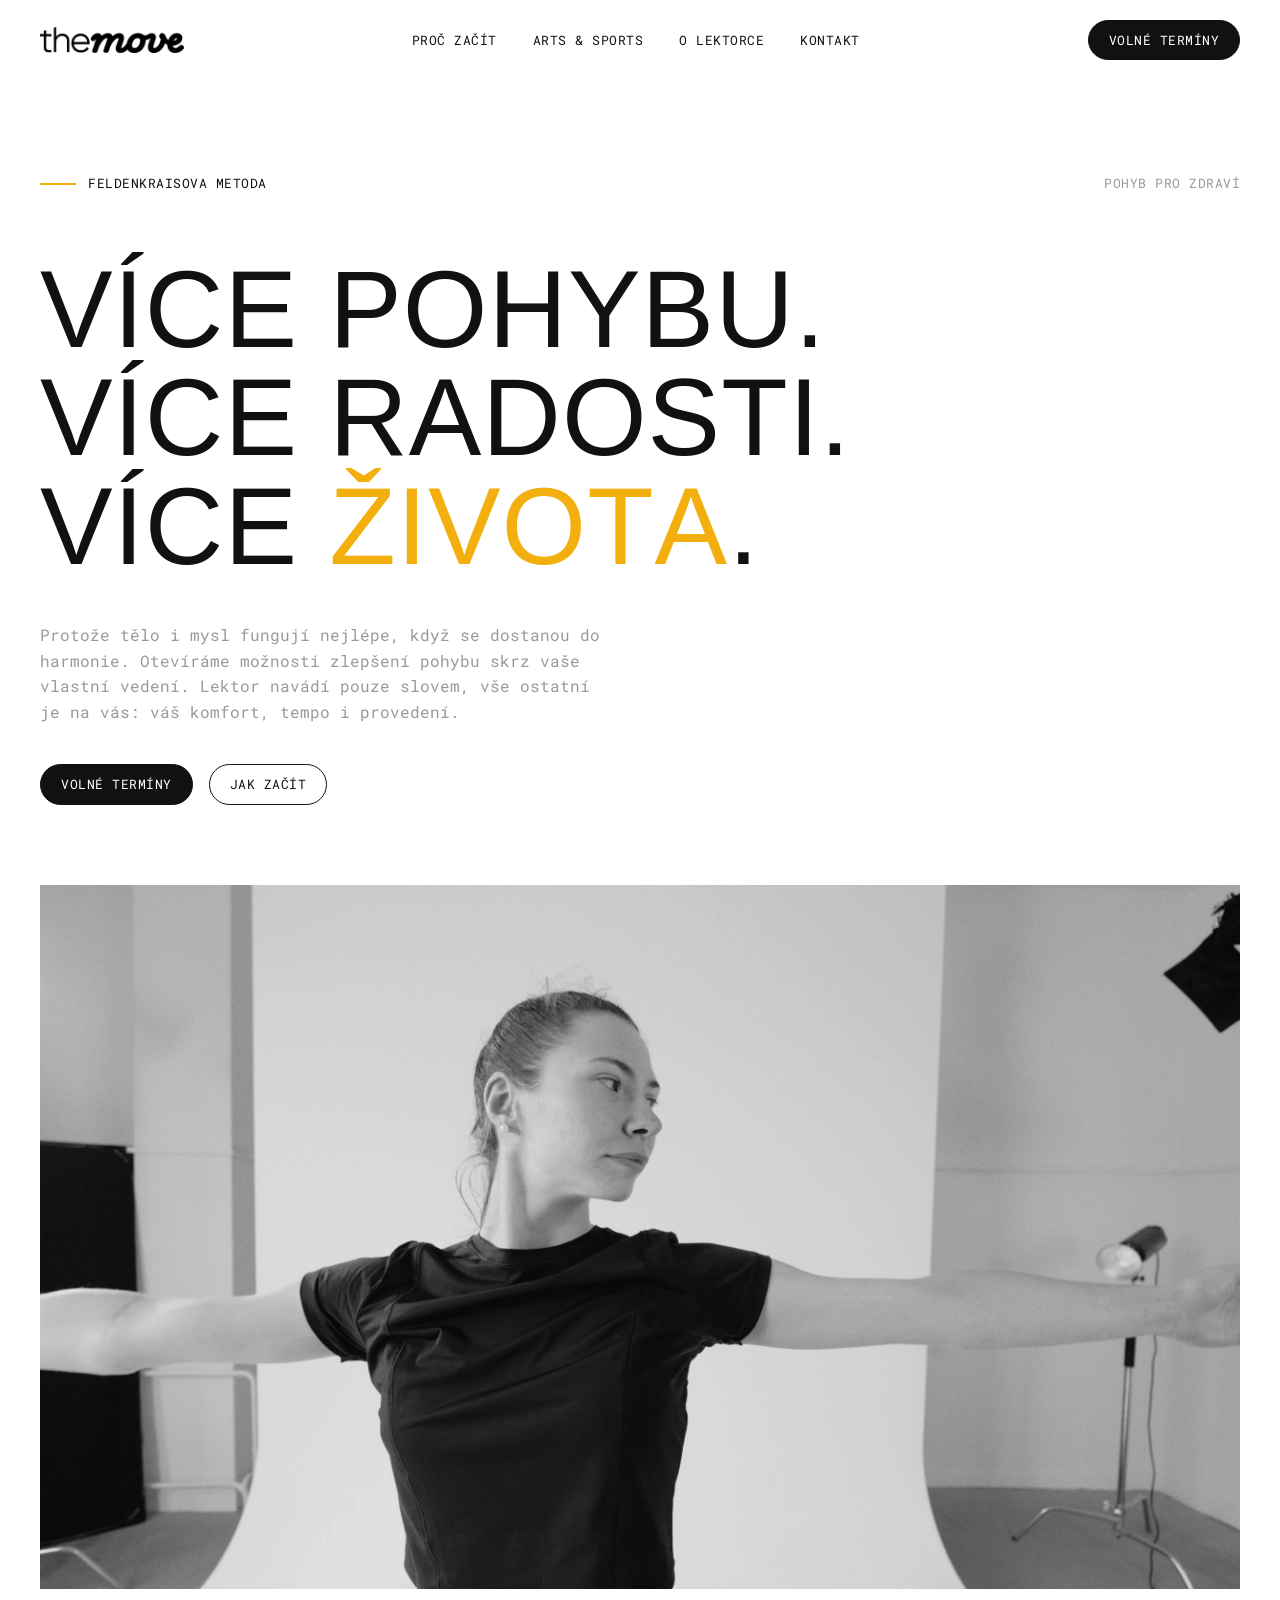
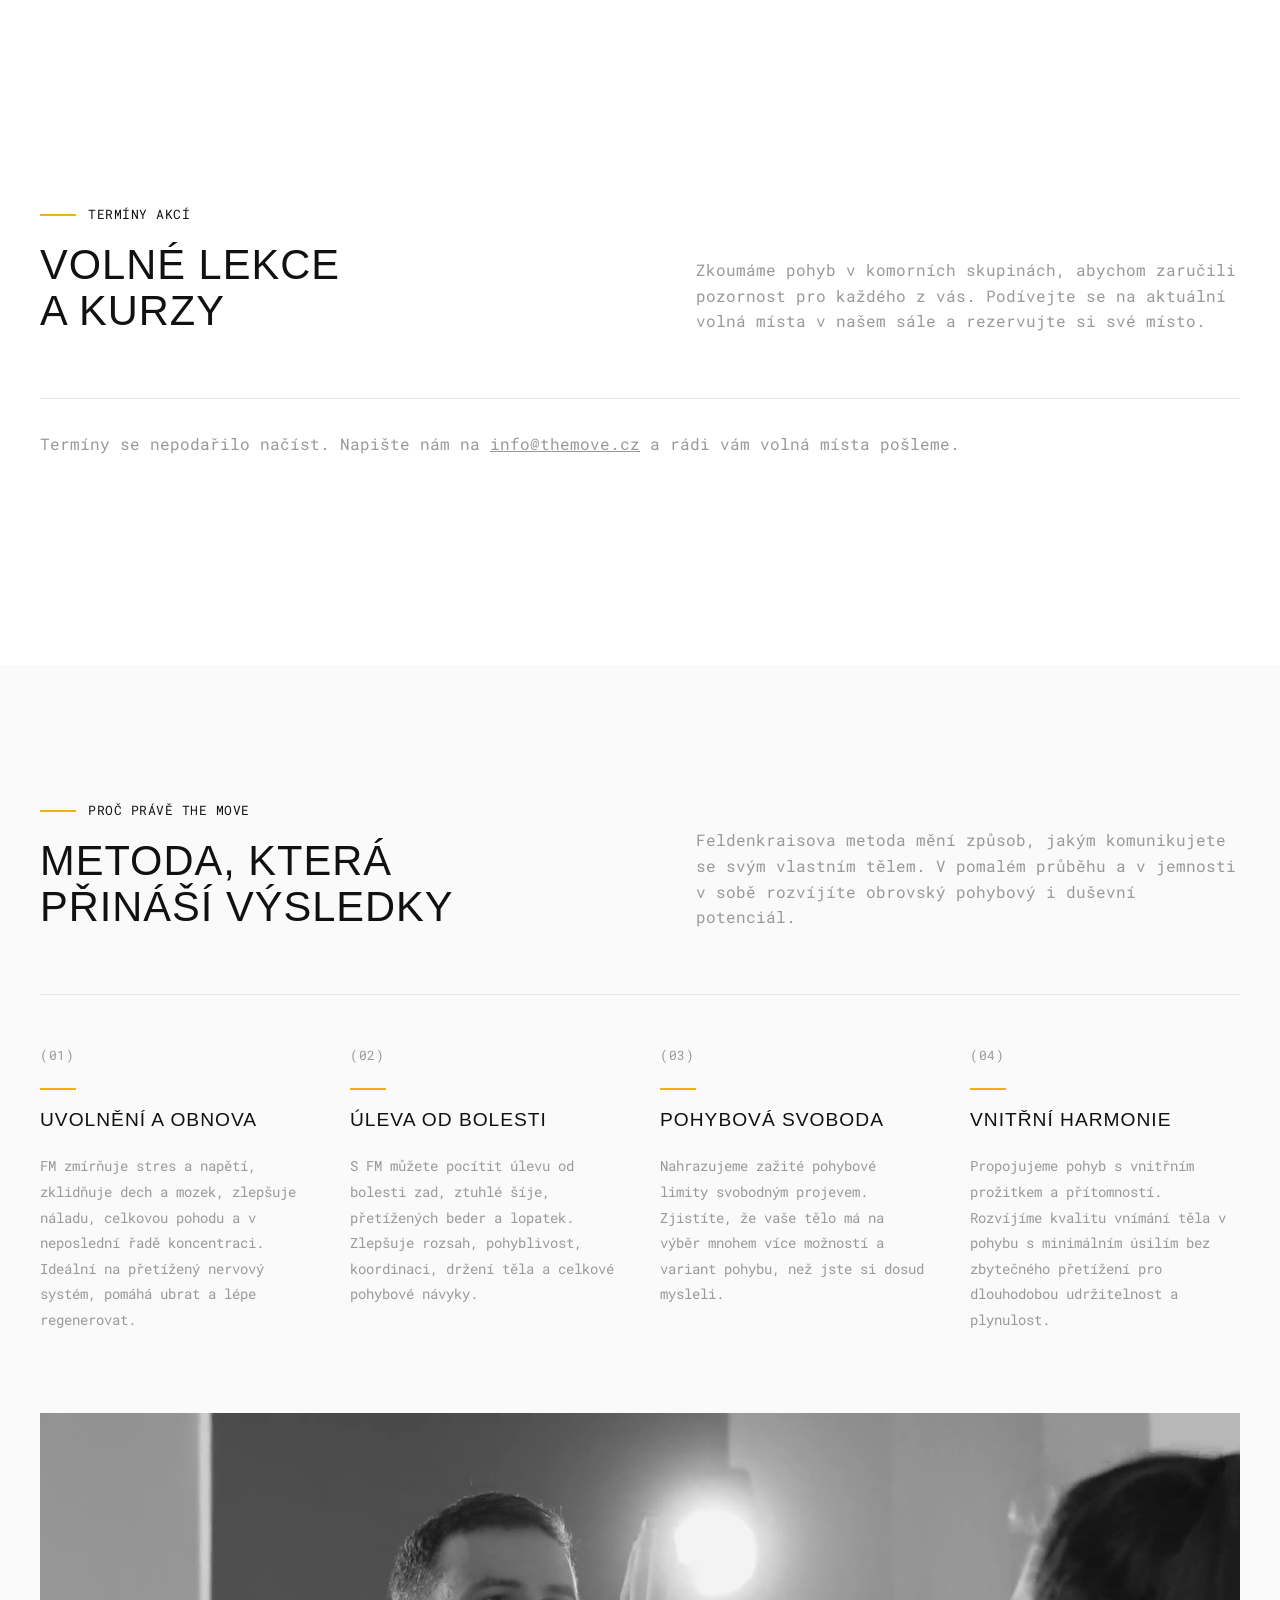
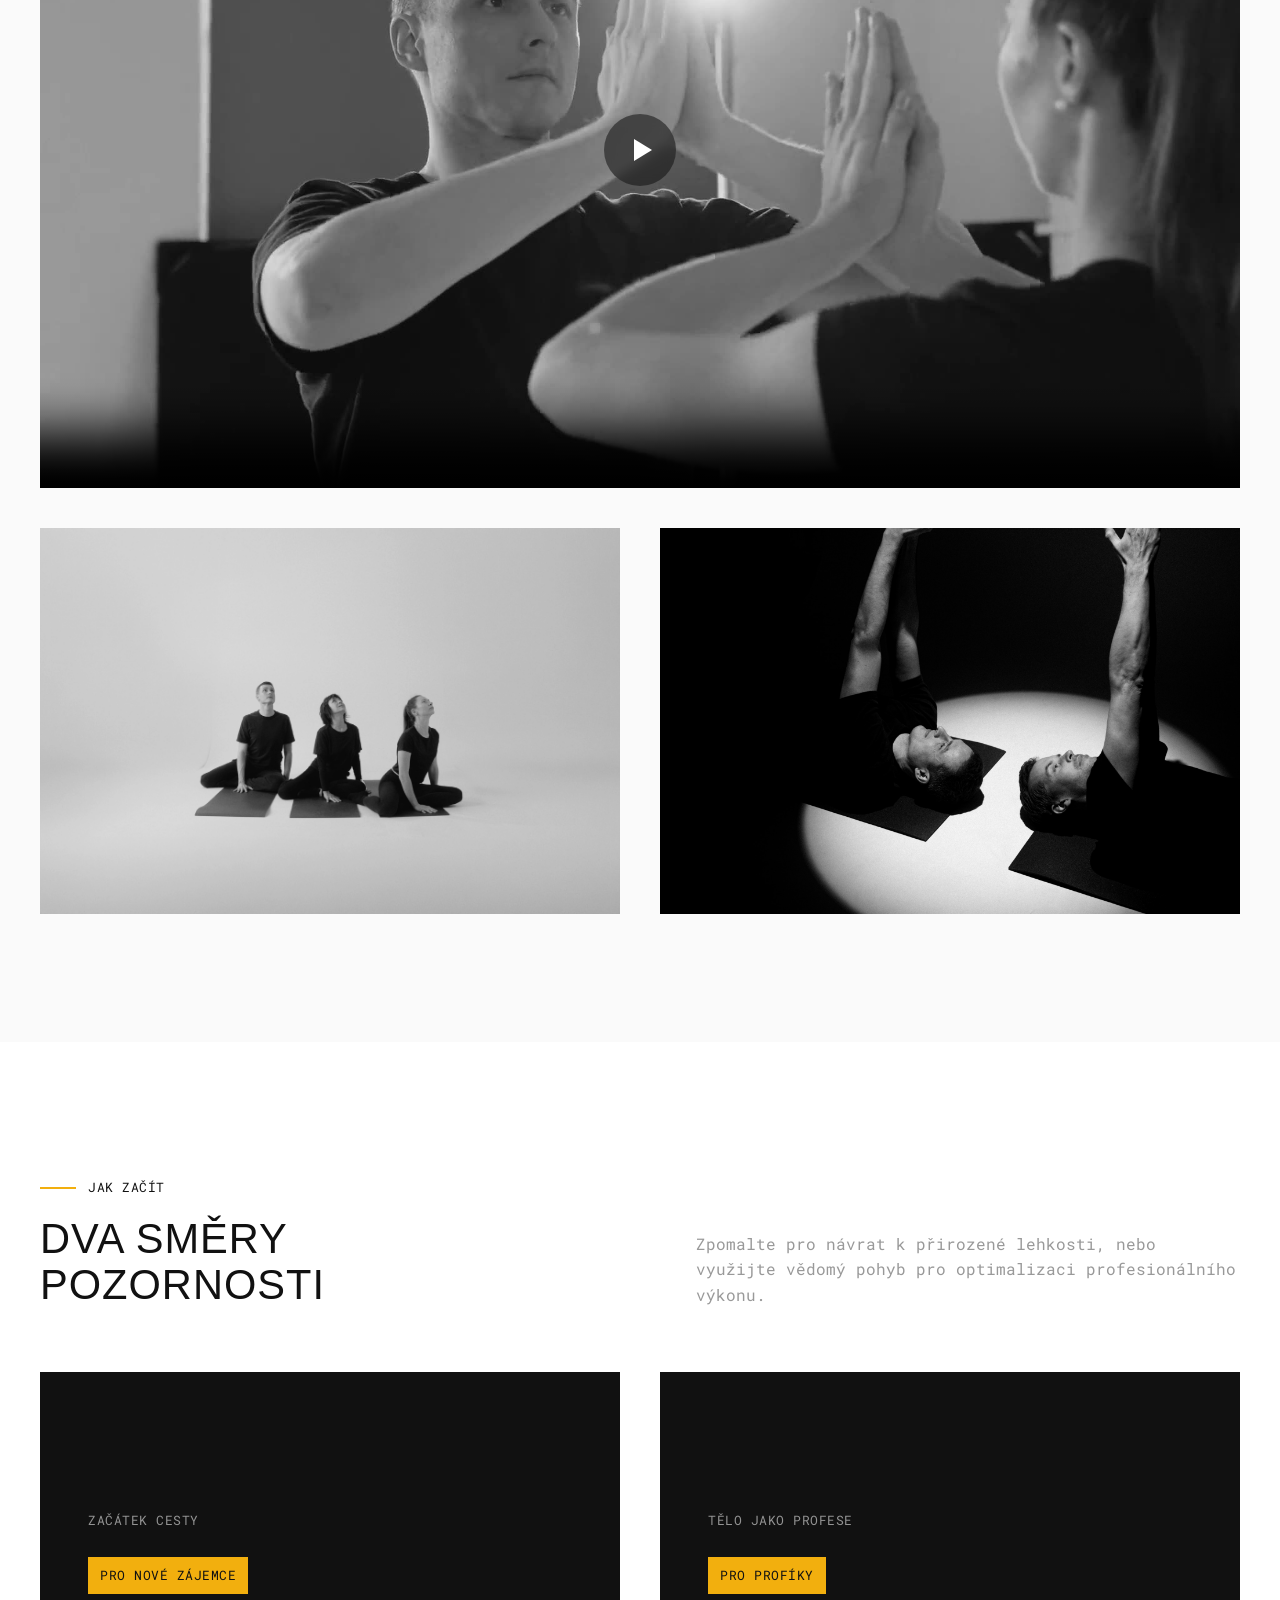
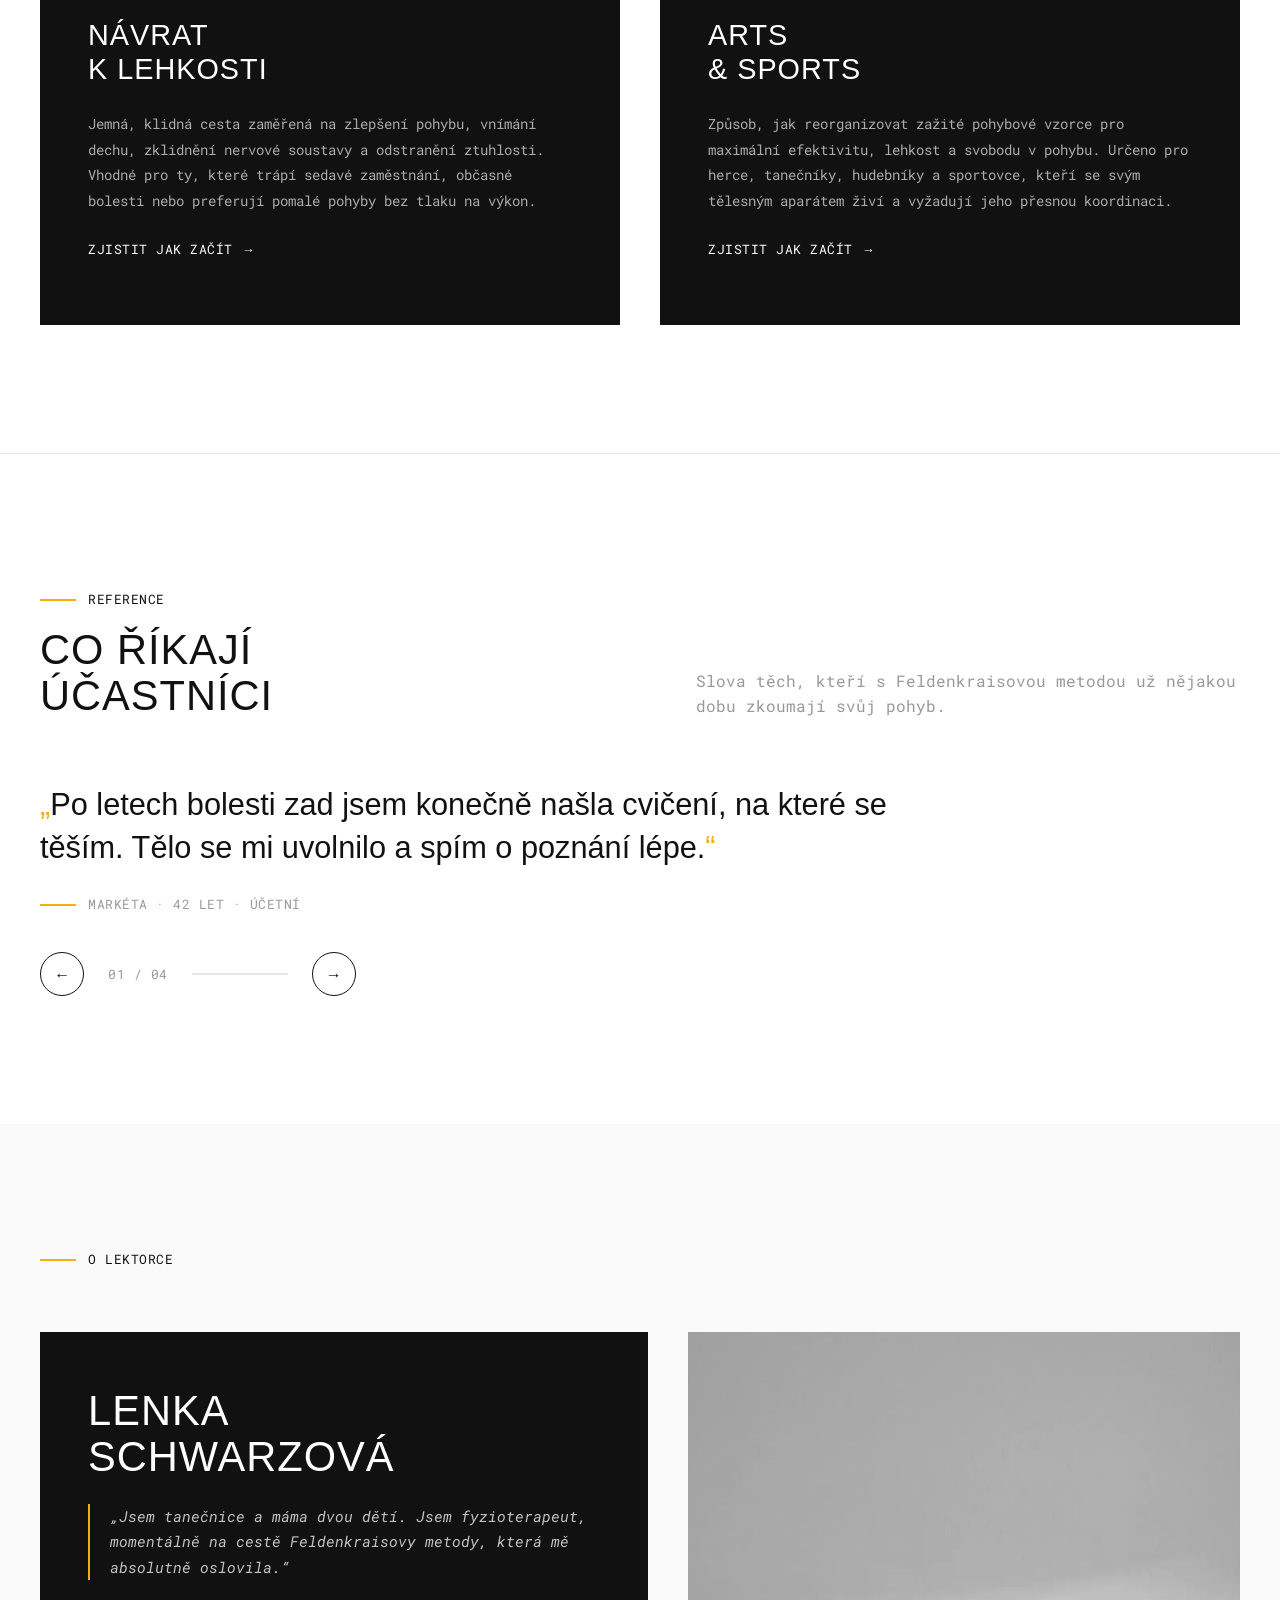
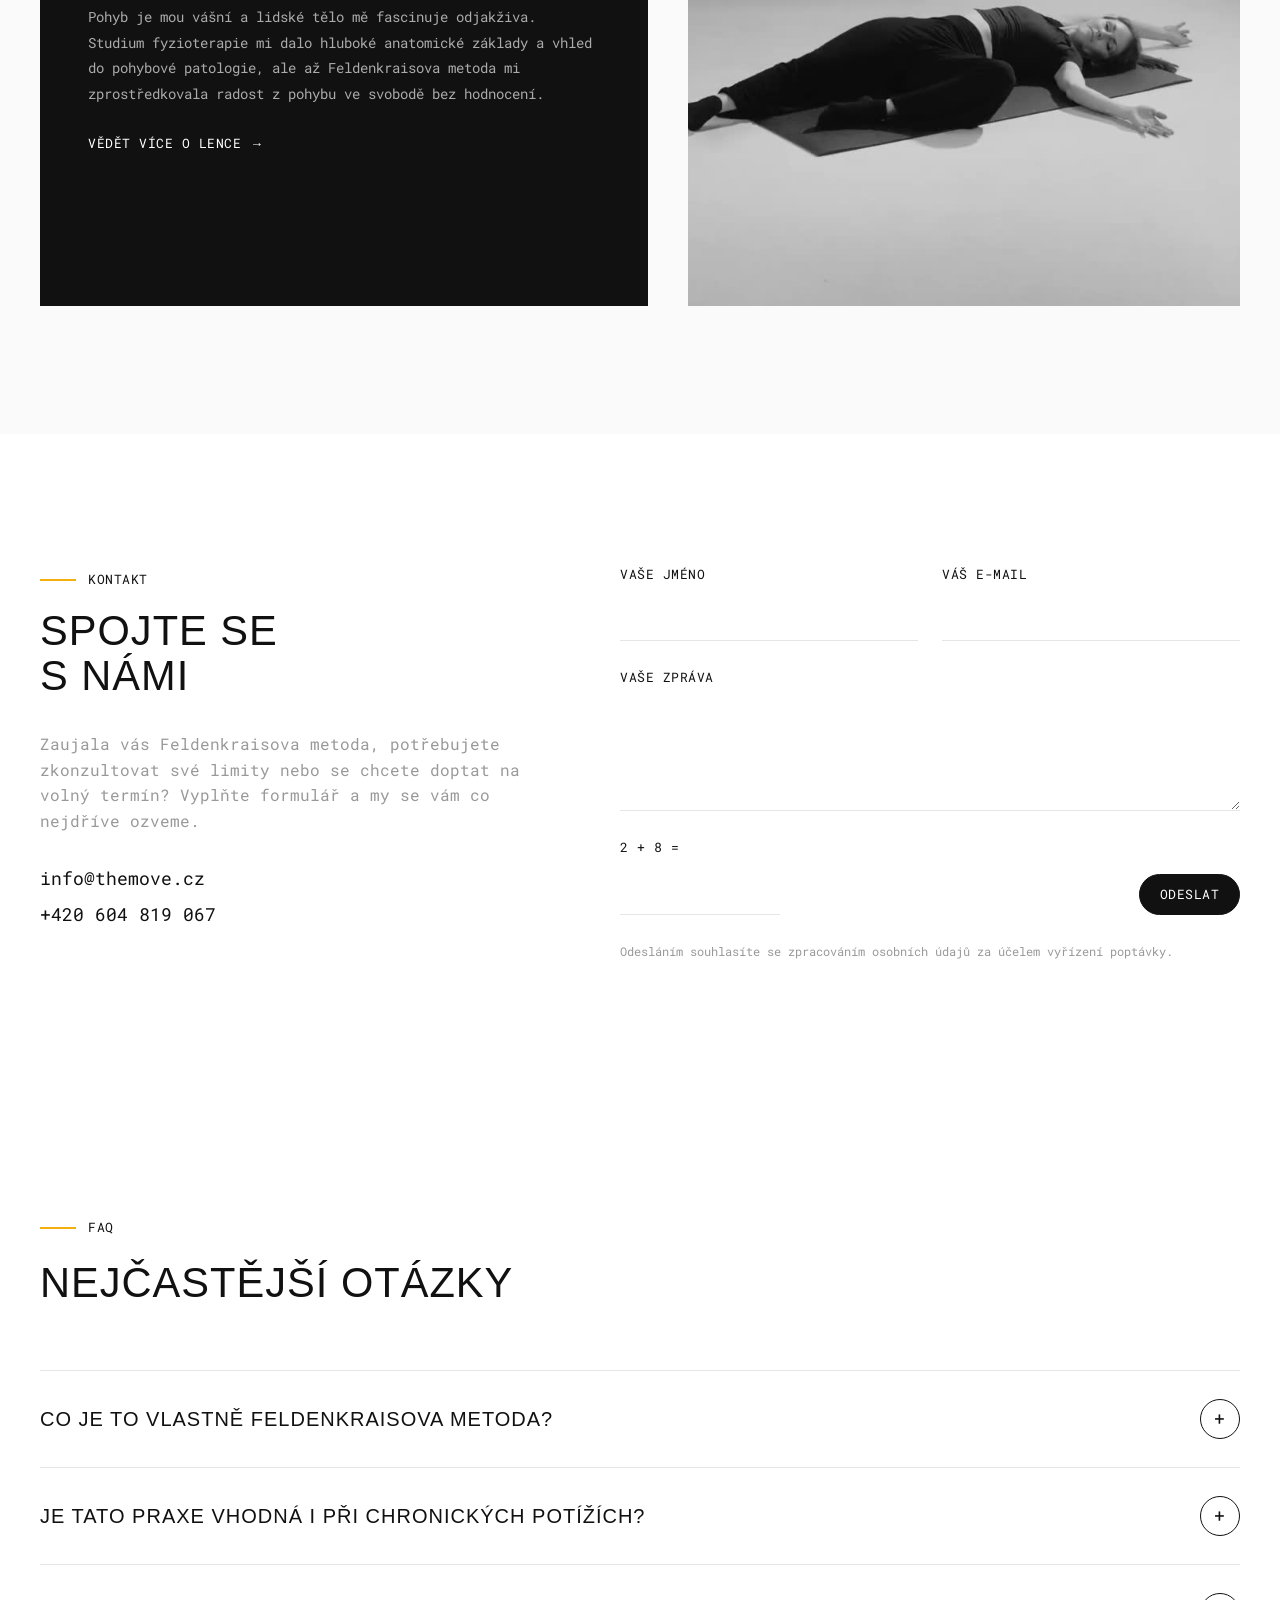
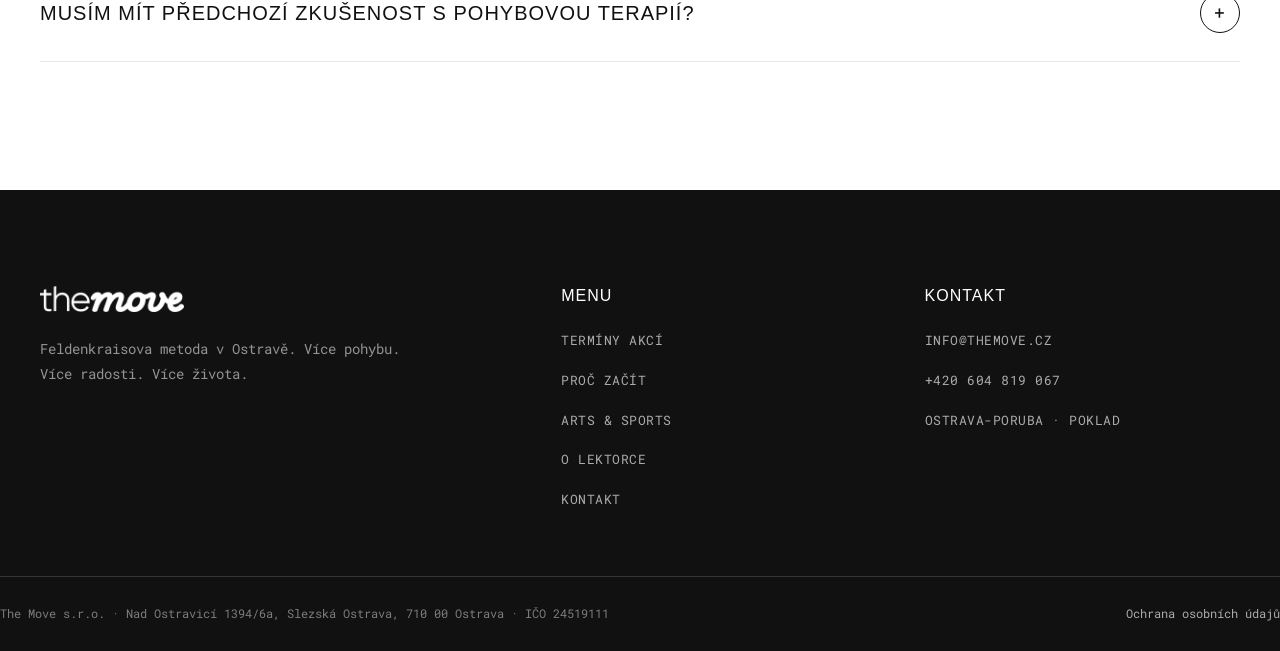
==== commit f70a5fd8: "Tlačítko Sbalit termíny u výpisu termínů Po rozbalení delšího seznamu jde vrátit zpět na nejbližších" ====
--- a/index.html
+++ b/index.html
@@ -99,6 +99,7 @@
 
         <div class="schedule-more reveal">
           <button type="button" class="button" id="schedule-vice" hidden>Další termíny</button>
+          <button type="button" class="button" id="schedule-mene" hidden>Sbalit termíny</button>
         </div>
       </div>
     </section>
--- a/css/style.css
+++ b/css/style.css
@@ -588,11 +588,24 @@
   line-height: 120%;
 }
 
+.schedule-slot {
+  display: flex;
+  flex-direction: column;
+  gap: 0.2rem;
+  align-items: flex-start;
+}
+
 .schedule-free {
   font-size: 13px;
   color: var(--grey);
   text-transform: uppercase;
   letter-spacing: 0.5px;
+}
+
+.schedule-price {
+  font-size: 13px;
+  letter-spacing: 0.5px;
+  text-transform: uppercase;
 }
 
 .schedule-free--low { color: var(--yellow); }
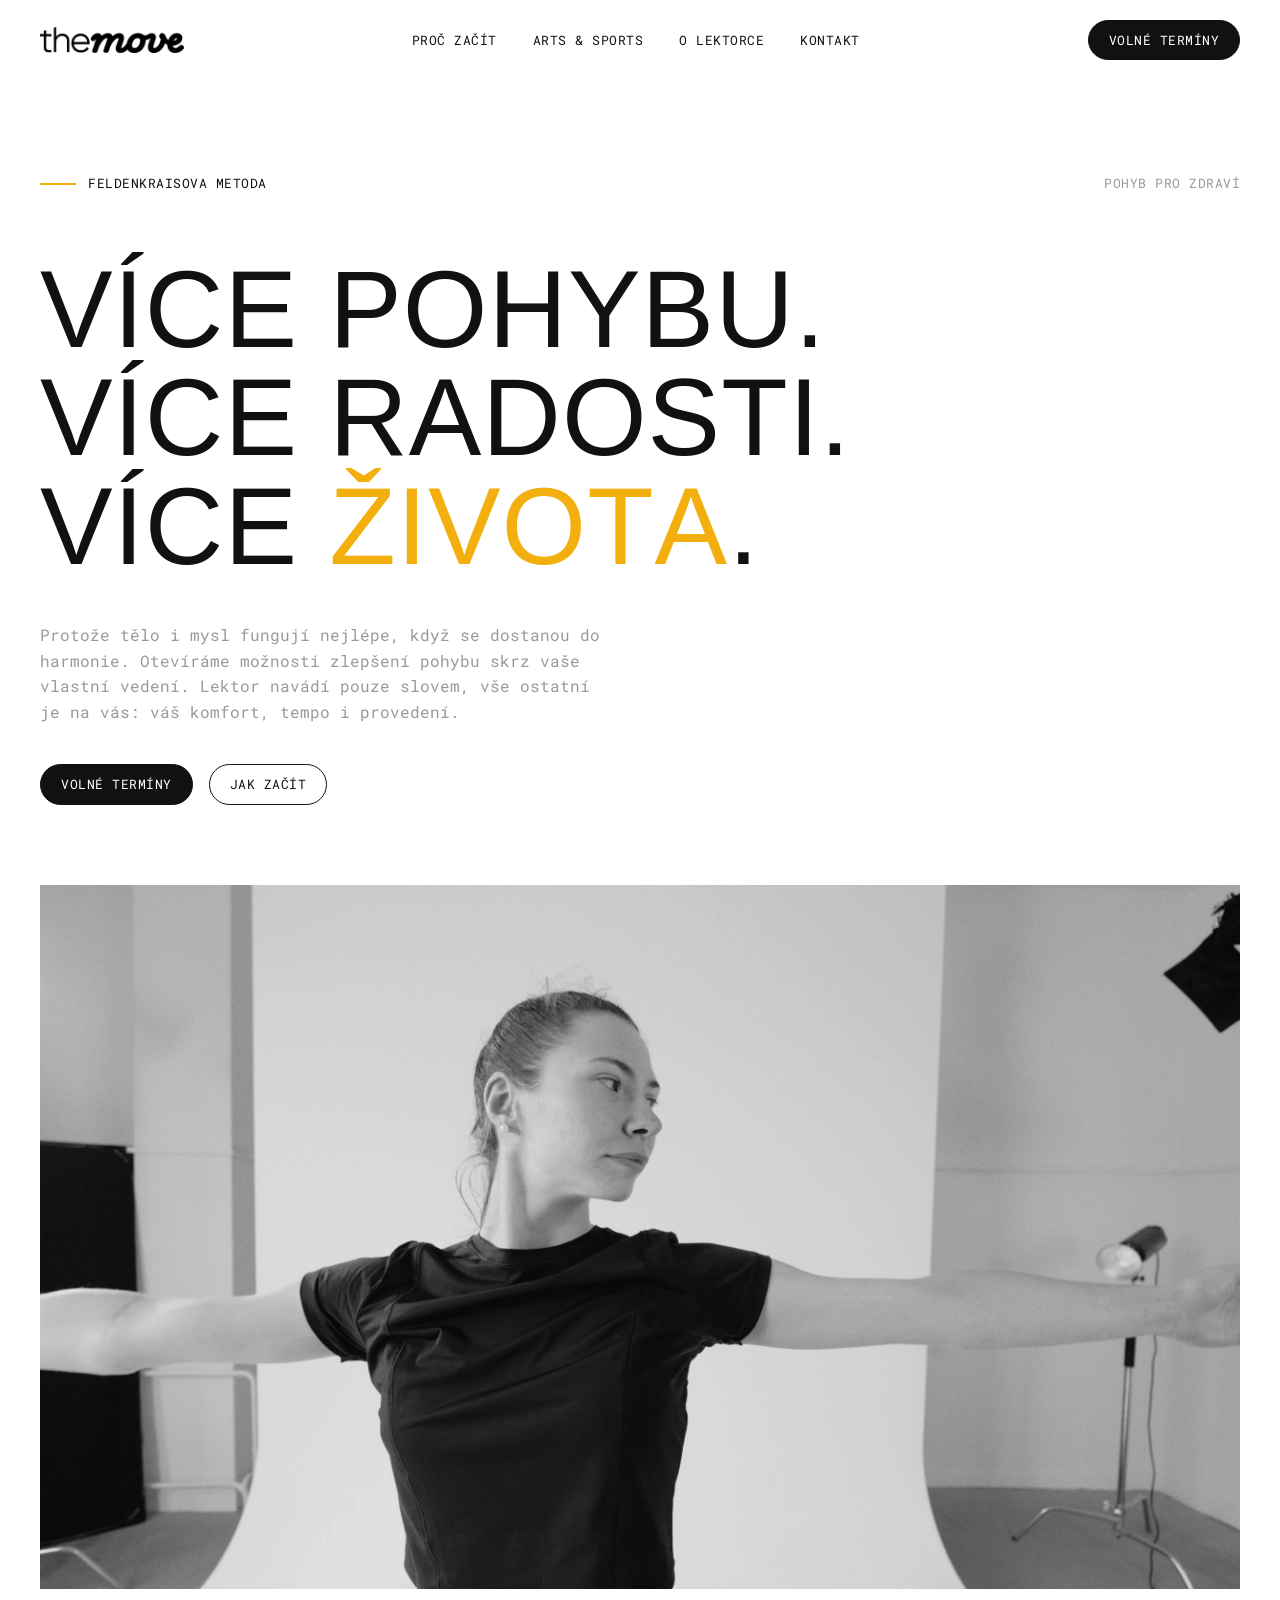
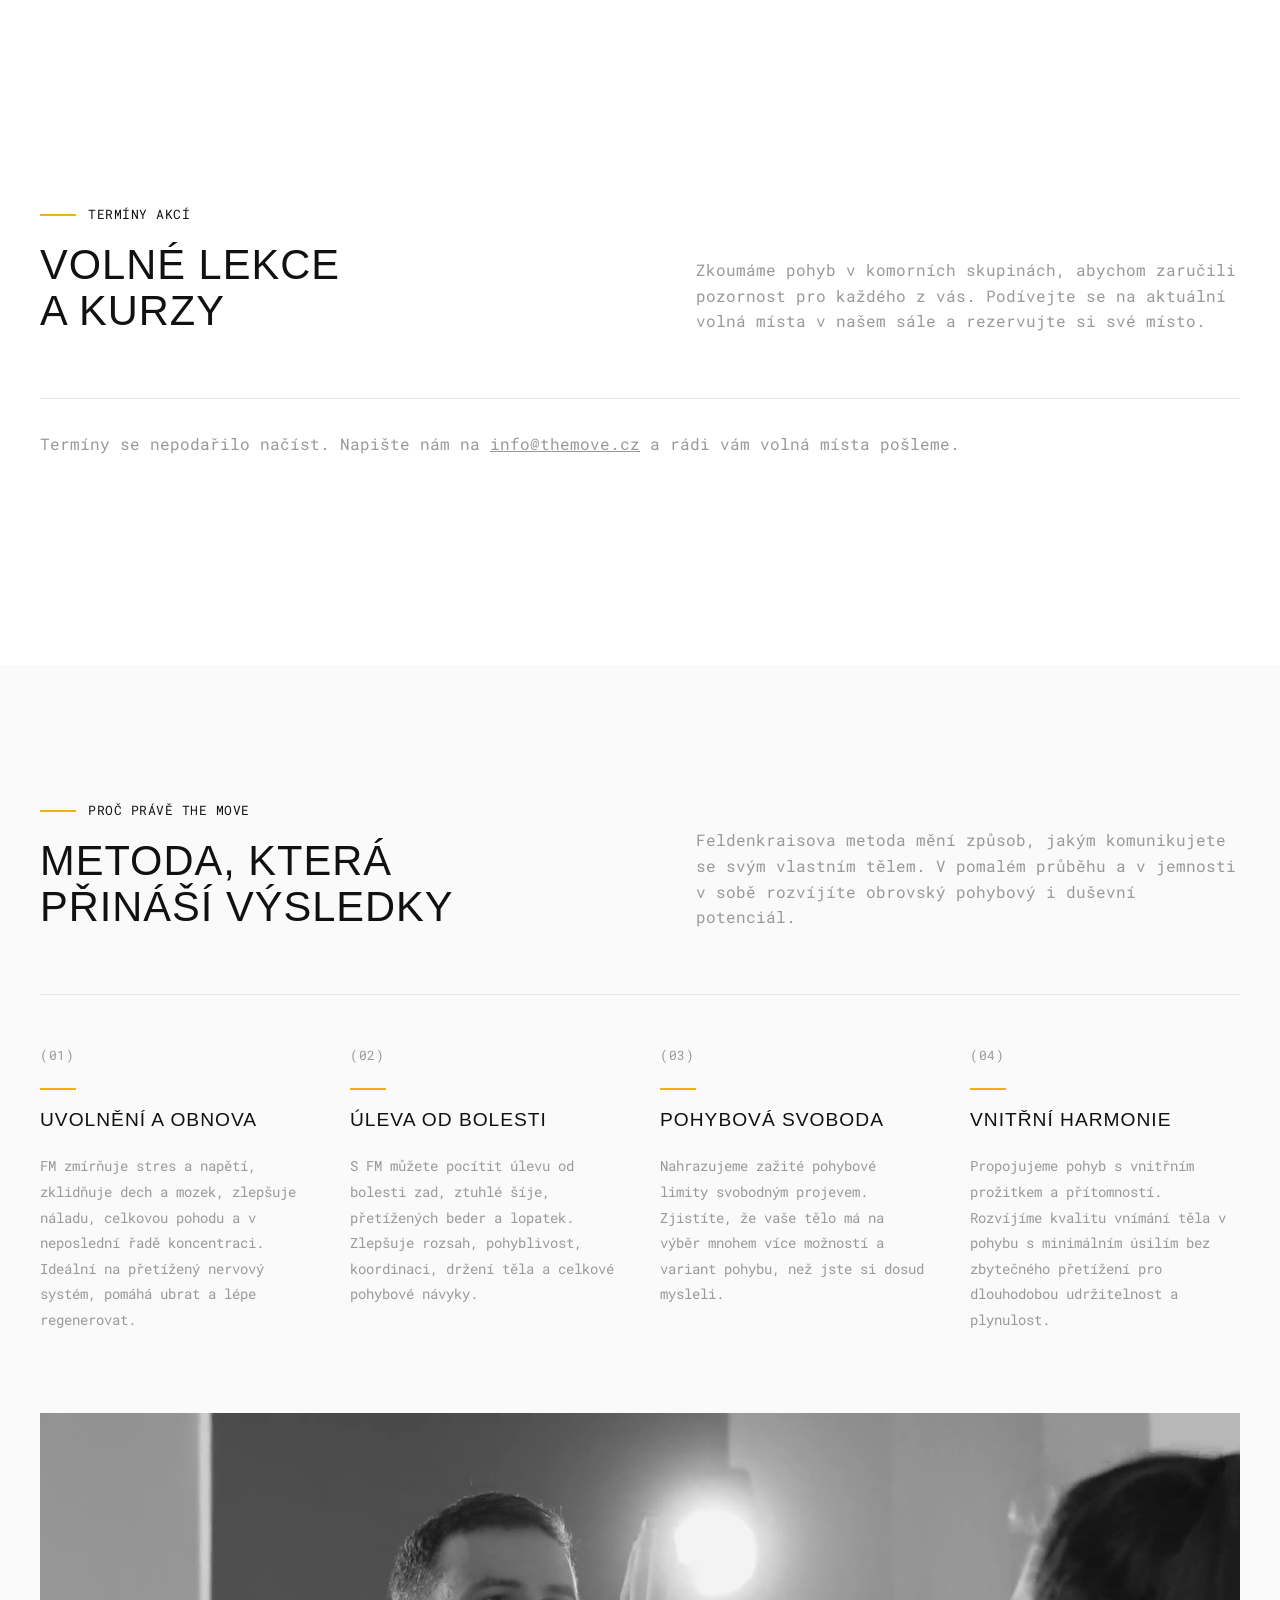
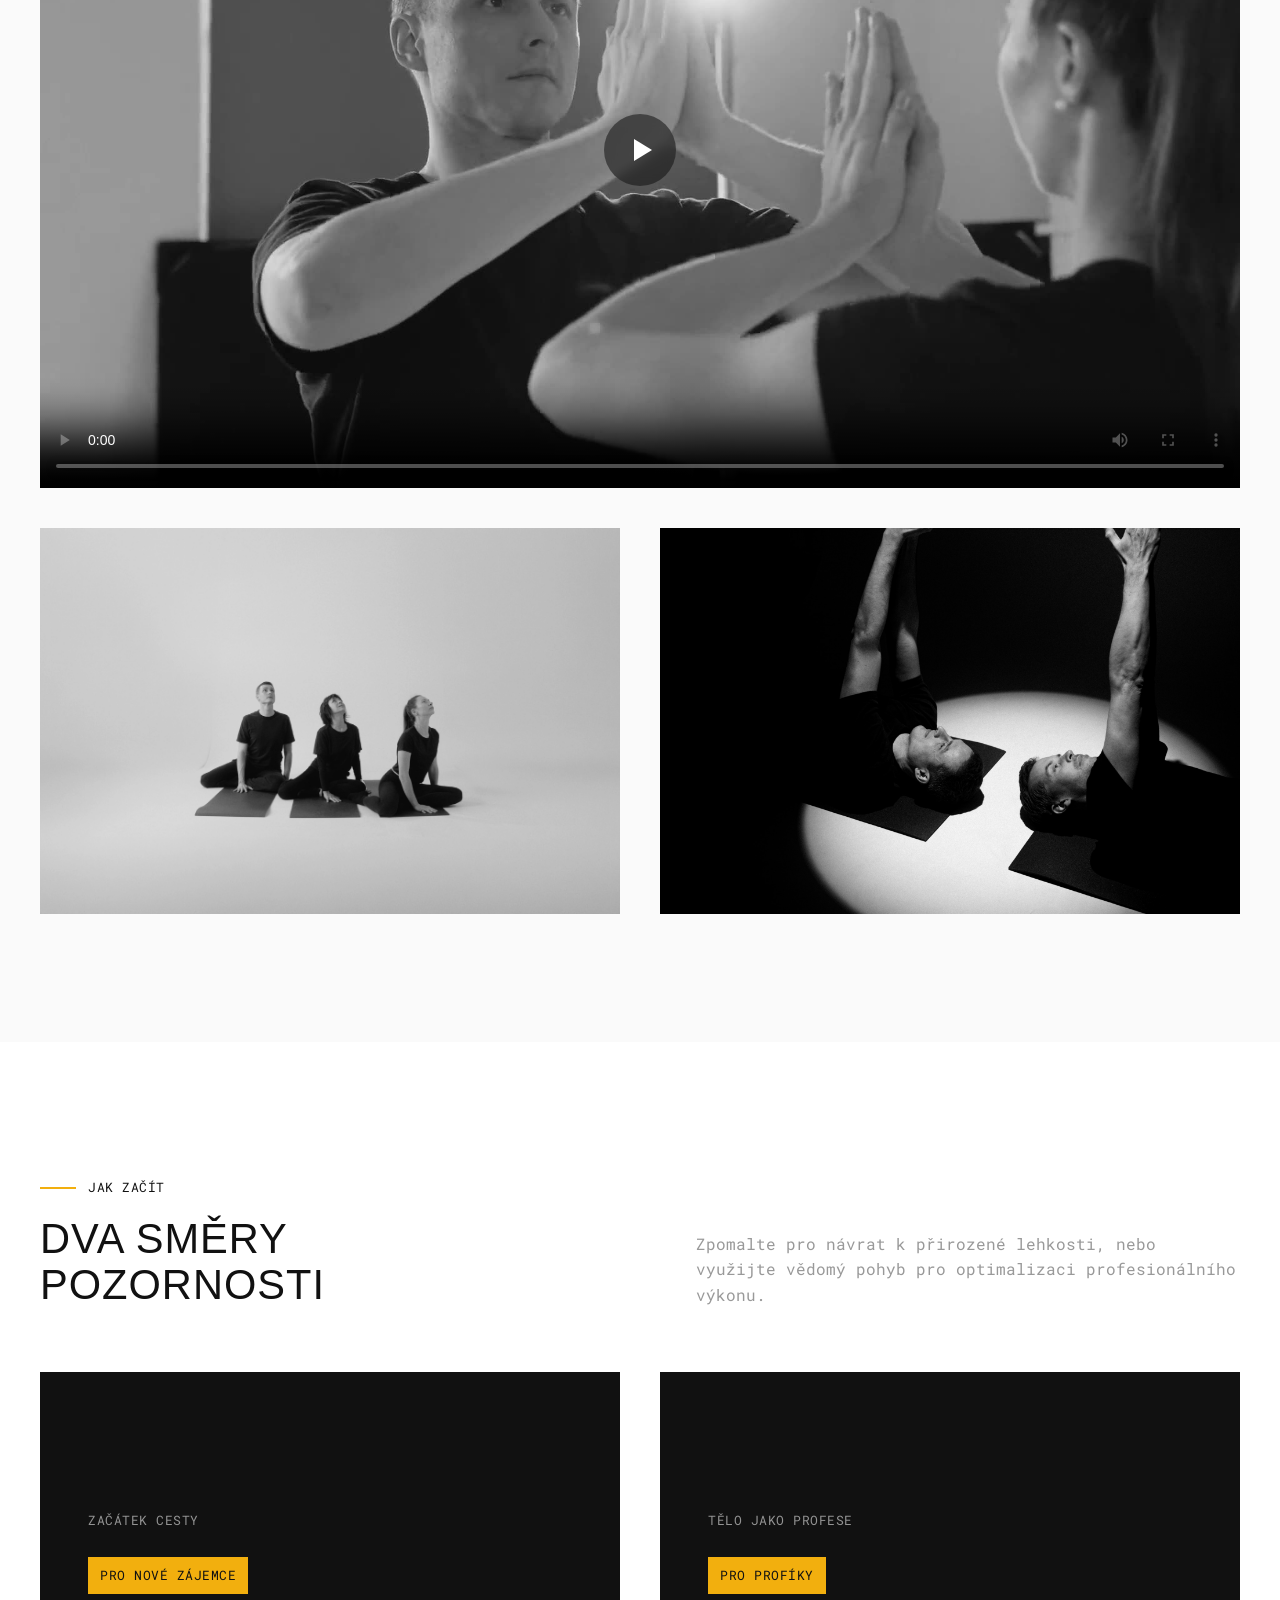
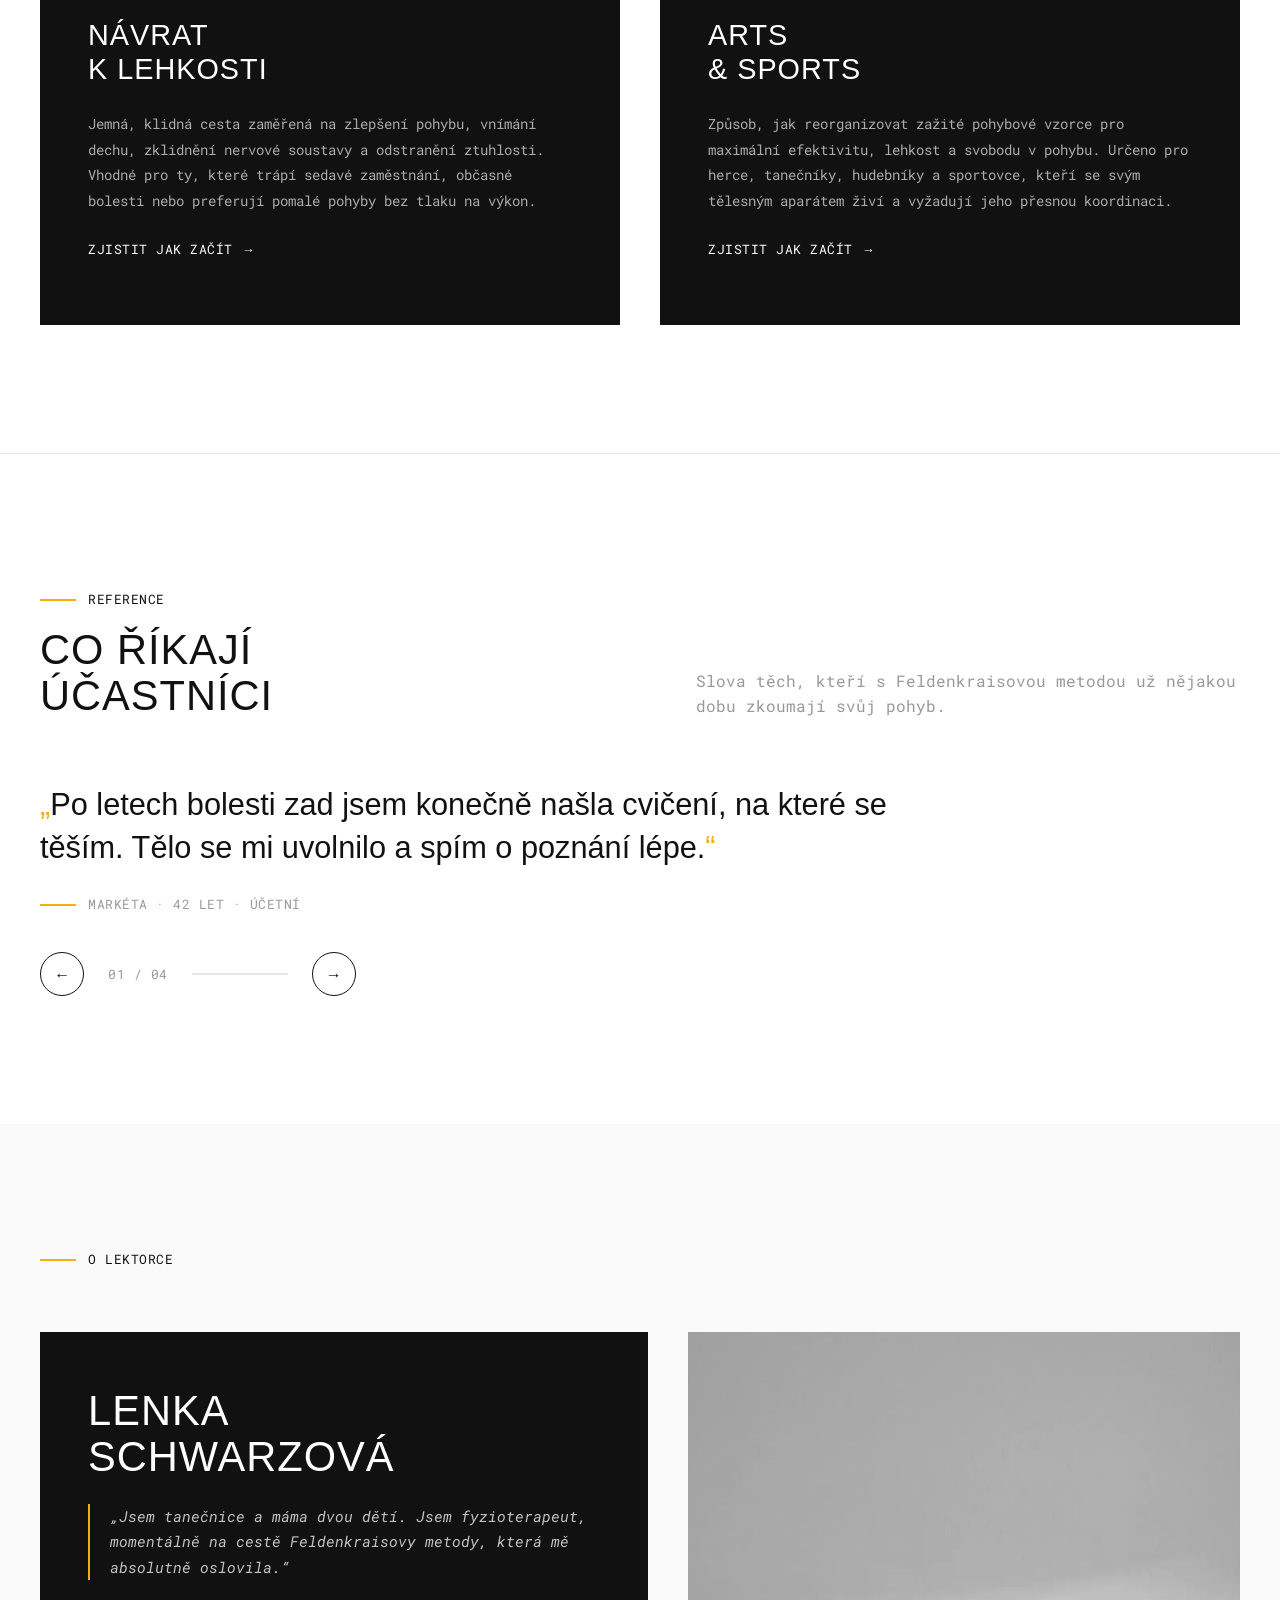
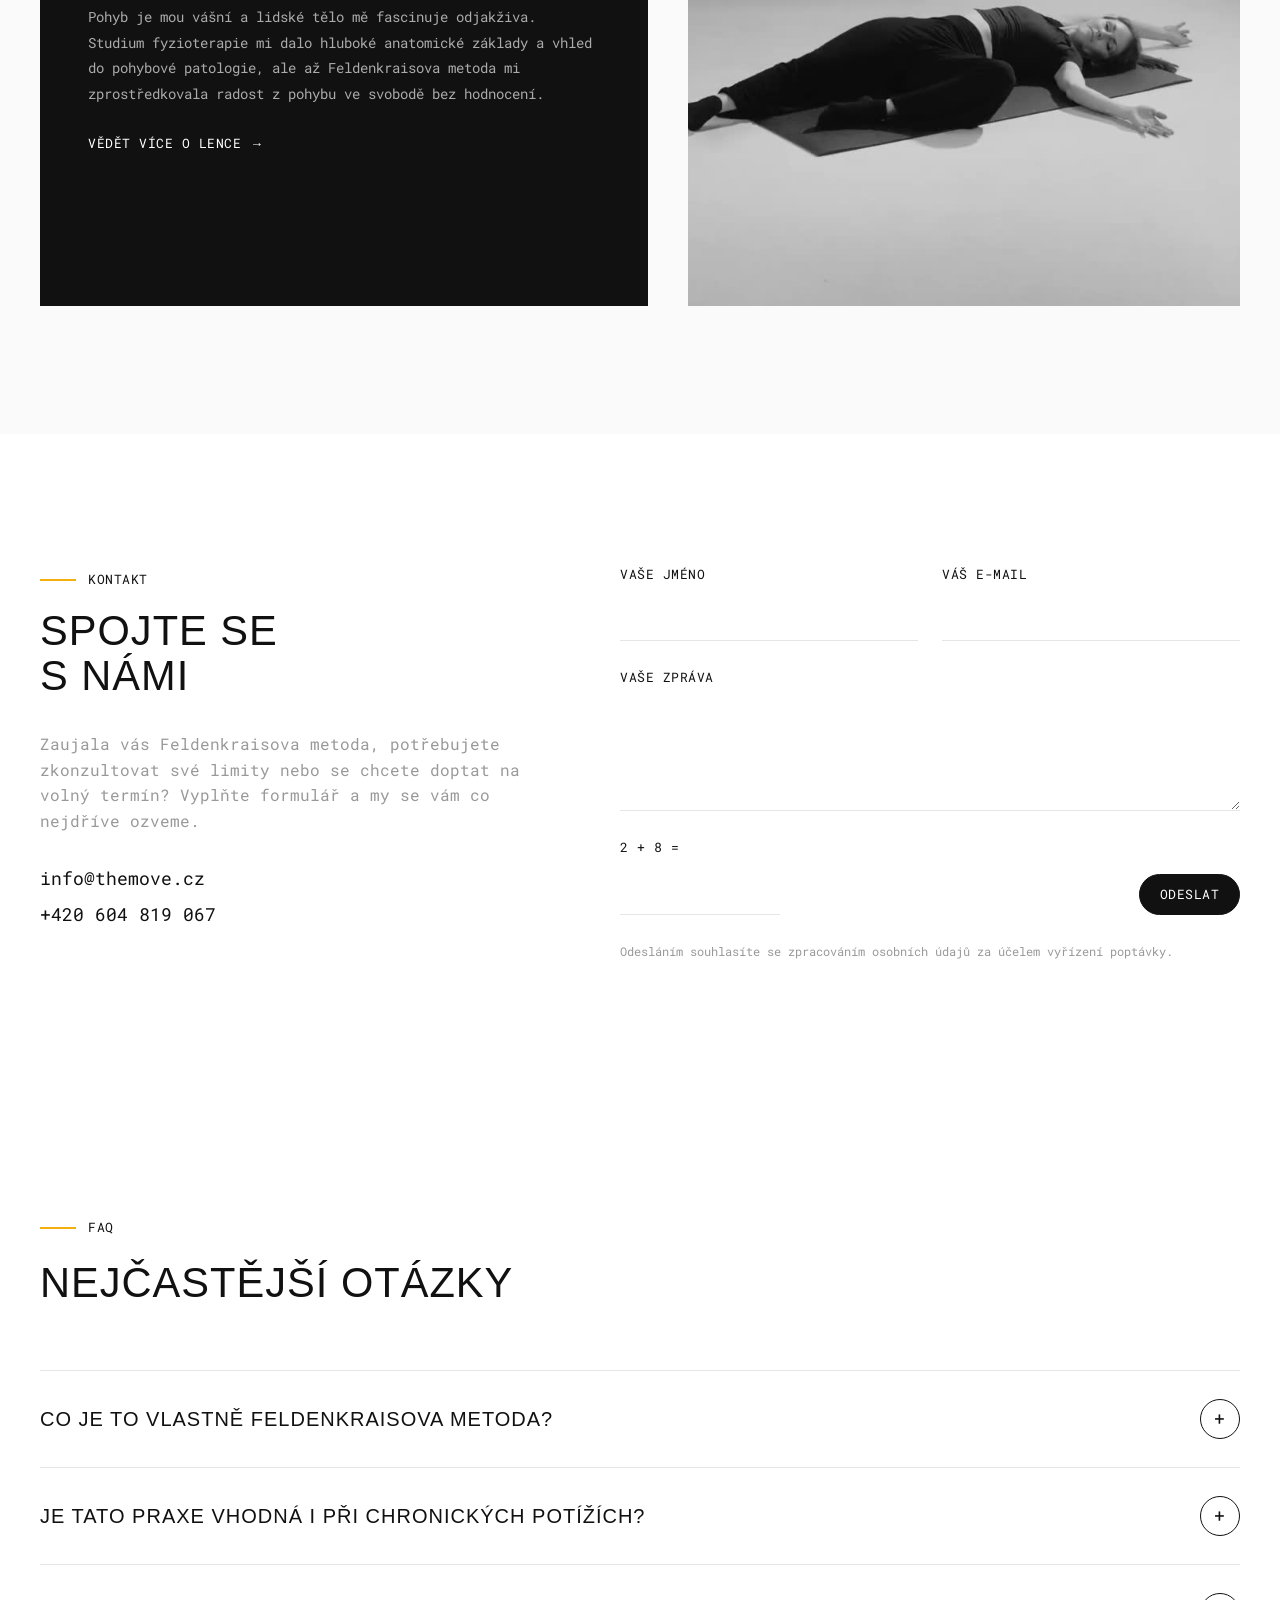
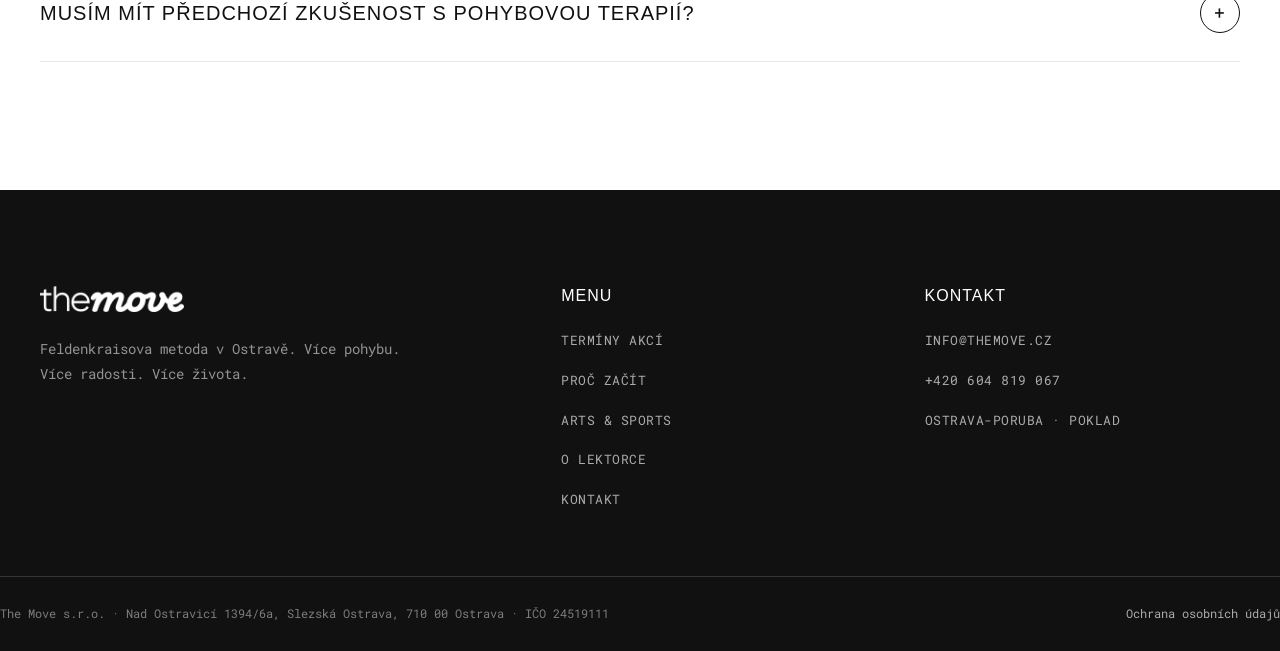
==== commit 146b2421: "Verzování CSS a JS podle otisku obsahu Prohlížeče drží style.css a main.js měsíc v mezipaměti, takže" ====
--- a/index.html
+++ b/index.html
@@ -10,7 +10,7 @@
   <link rel="preconnect" href="https://fonts.gstatic.com" crossorigin>
   <link href="https://api.fontshare.com/v2/css?f[]=general-sans@400,500&display=swap" rel="stylesheet">
   <link href="https://fonts.googleapis.com/css2?family=Roboto+Mono:wght@400;500&display=swap" rel="stylesheet">
-  <link rel="stylesheet" href="css/style.css">
+  <link rel="stylesheet" href="css/style.css?v=d6a6d0fa">
   <link rel="icon" type="image/svg+xml" href="assets/img/favicon.svg">
 </head>
 <body>
@@ -468,7 +468,7 @@
     </div>
   </footer>
 
-  <script src="js/main.js"></script>
+  <script src="js/main.js?v=00cd8a29"></script>
   <!-- Cloudflare Web Analytics -->
   <script type='module' src='https://static.cloudflareinsights.com/beacon.min.js' data-cf-beacon='{"token": "f0dfa562e08c4e3f8f558e6528ef04cc"}'></script>
   <!-- End Cloudflare Web Analytics -->
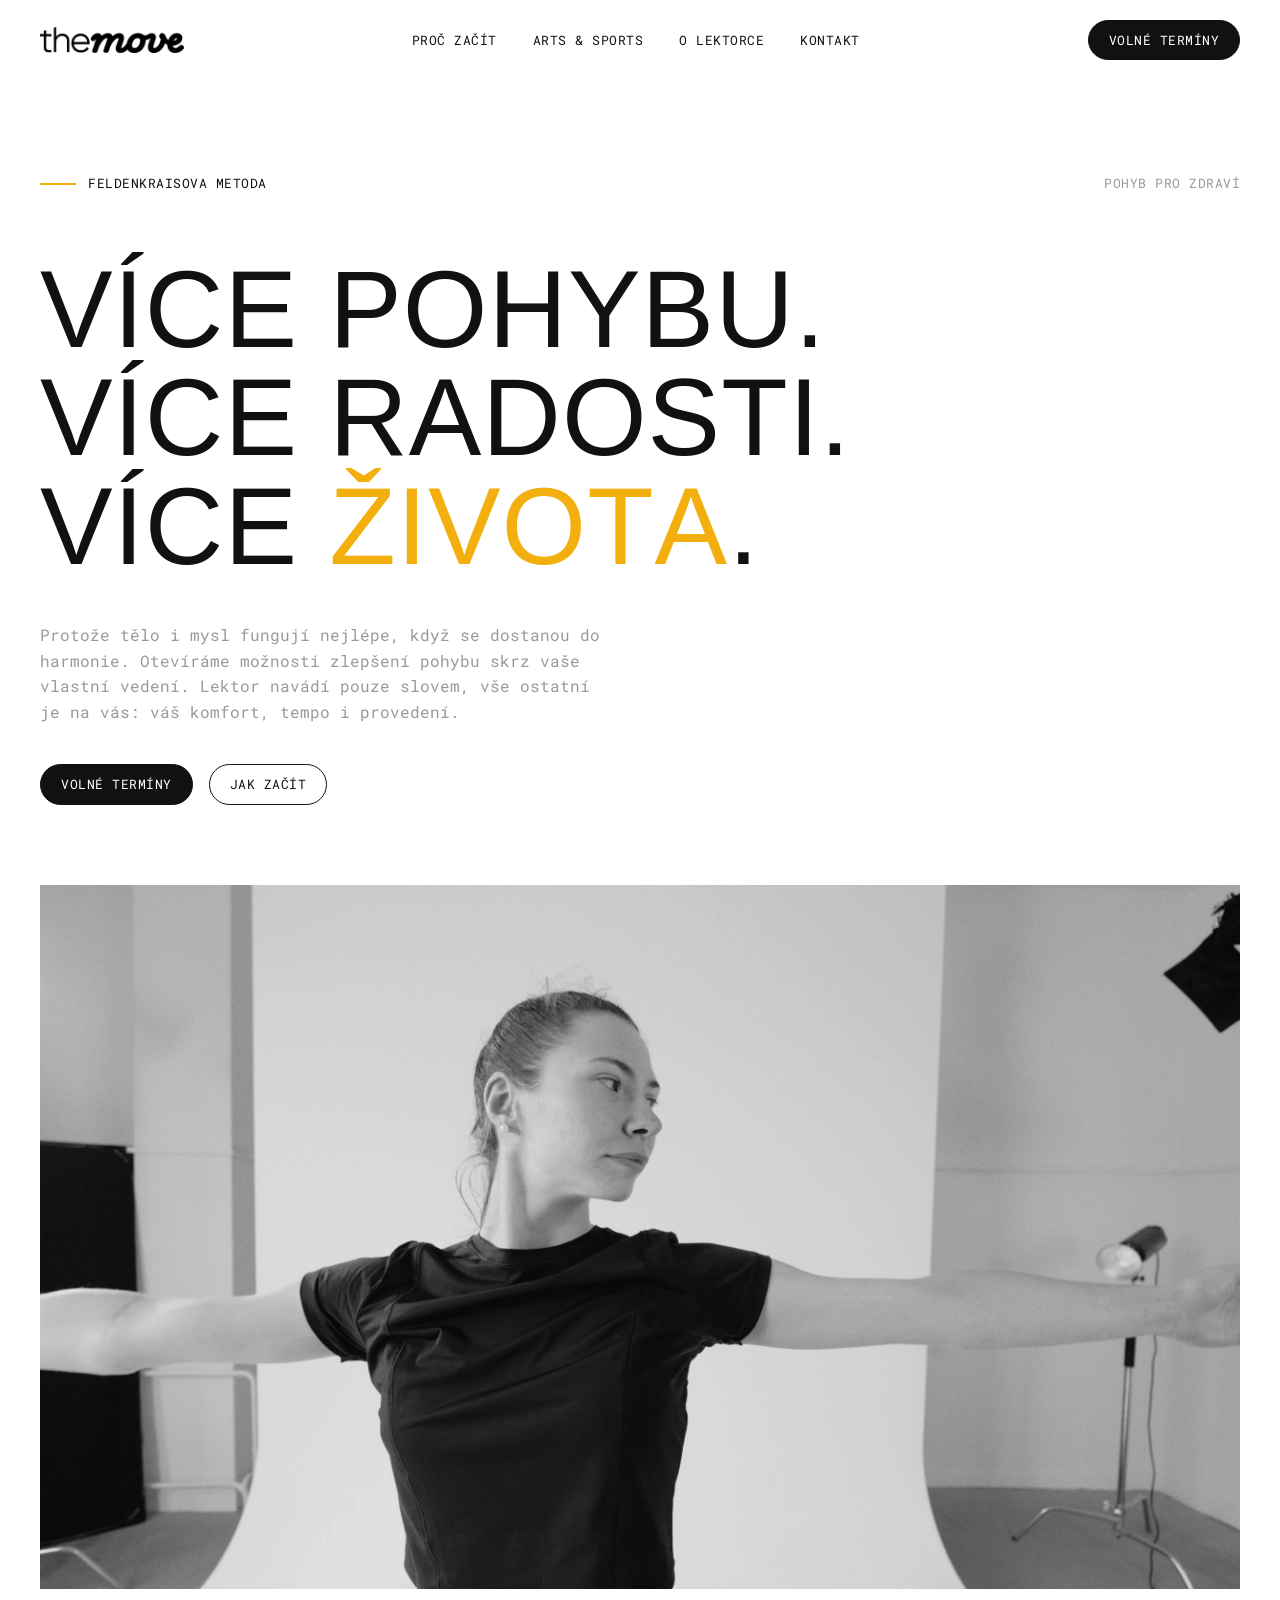
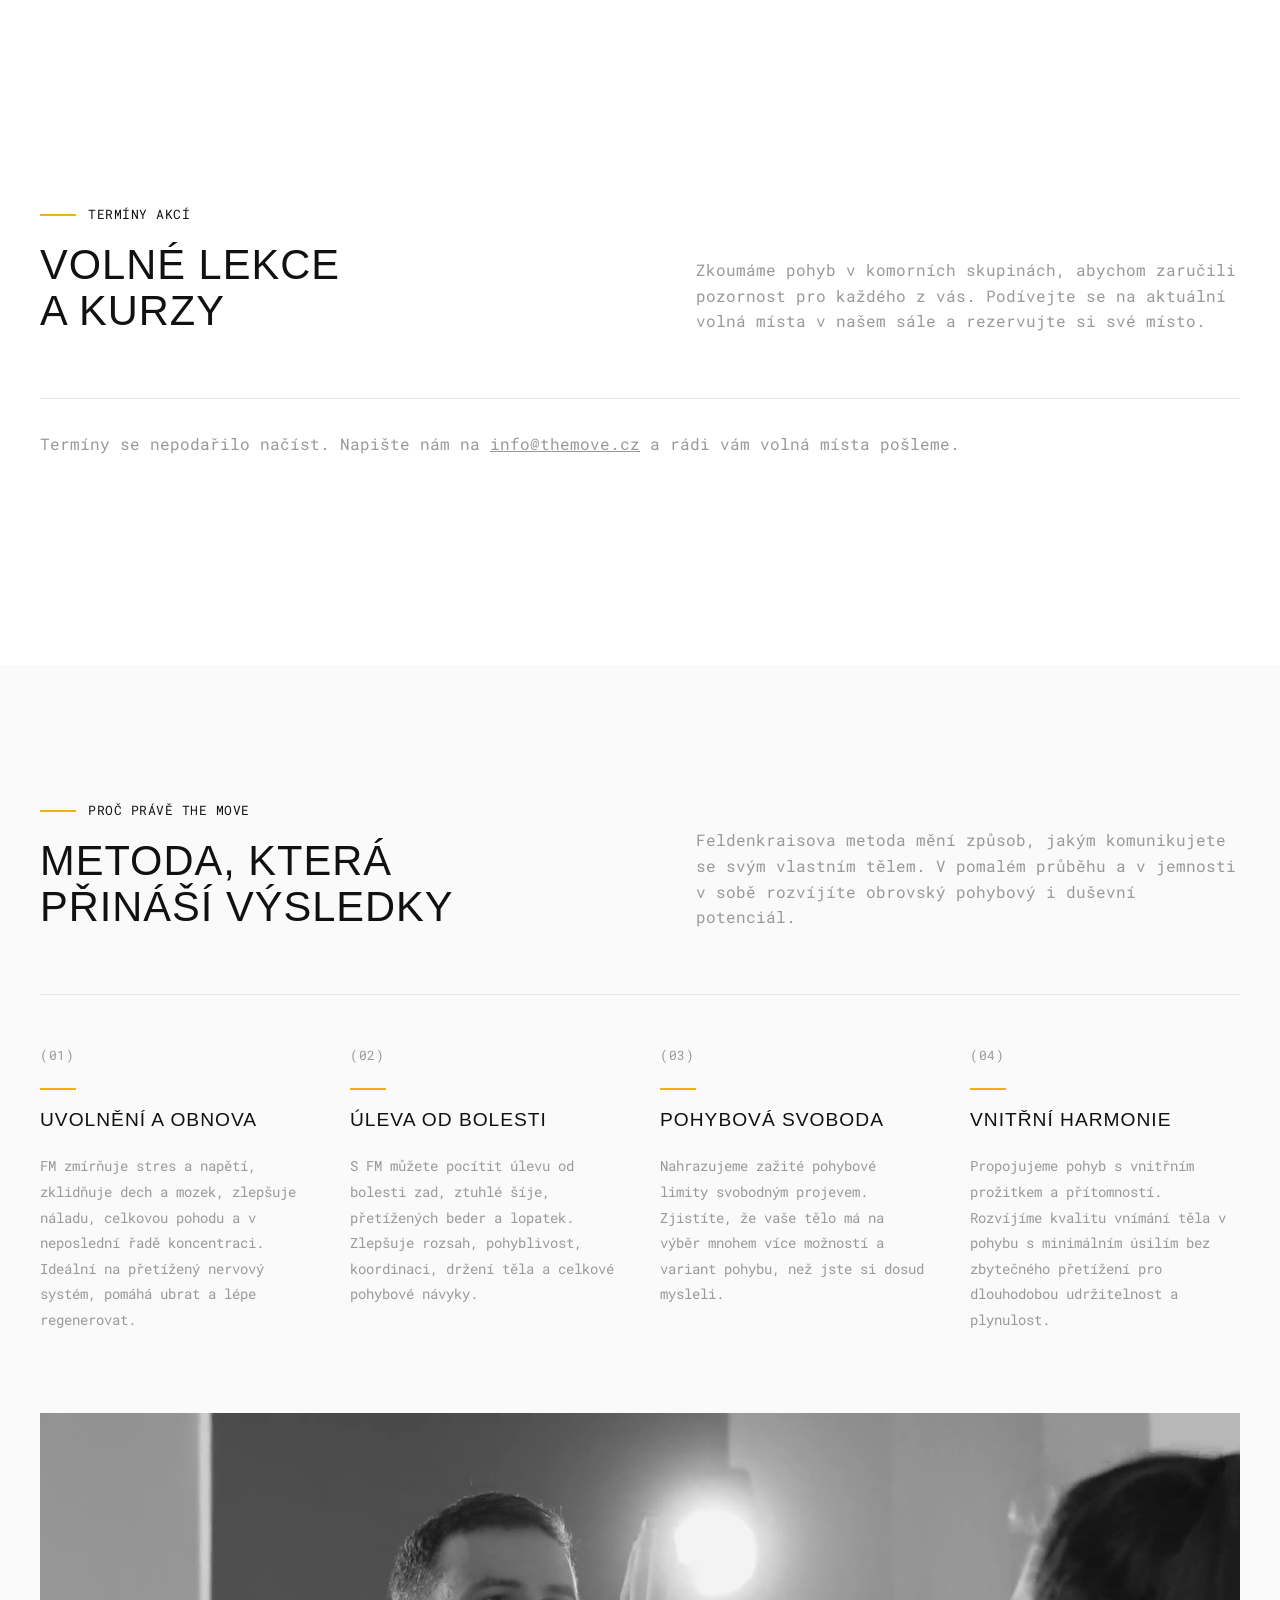
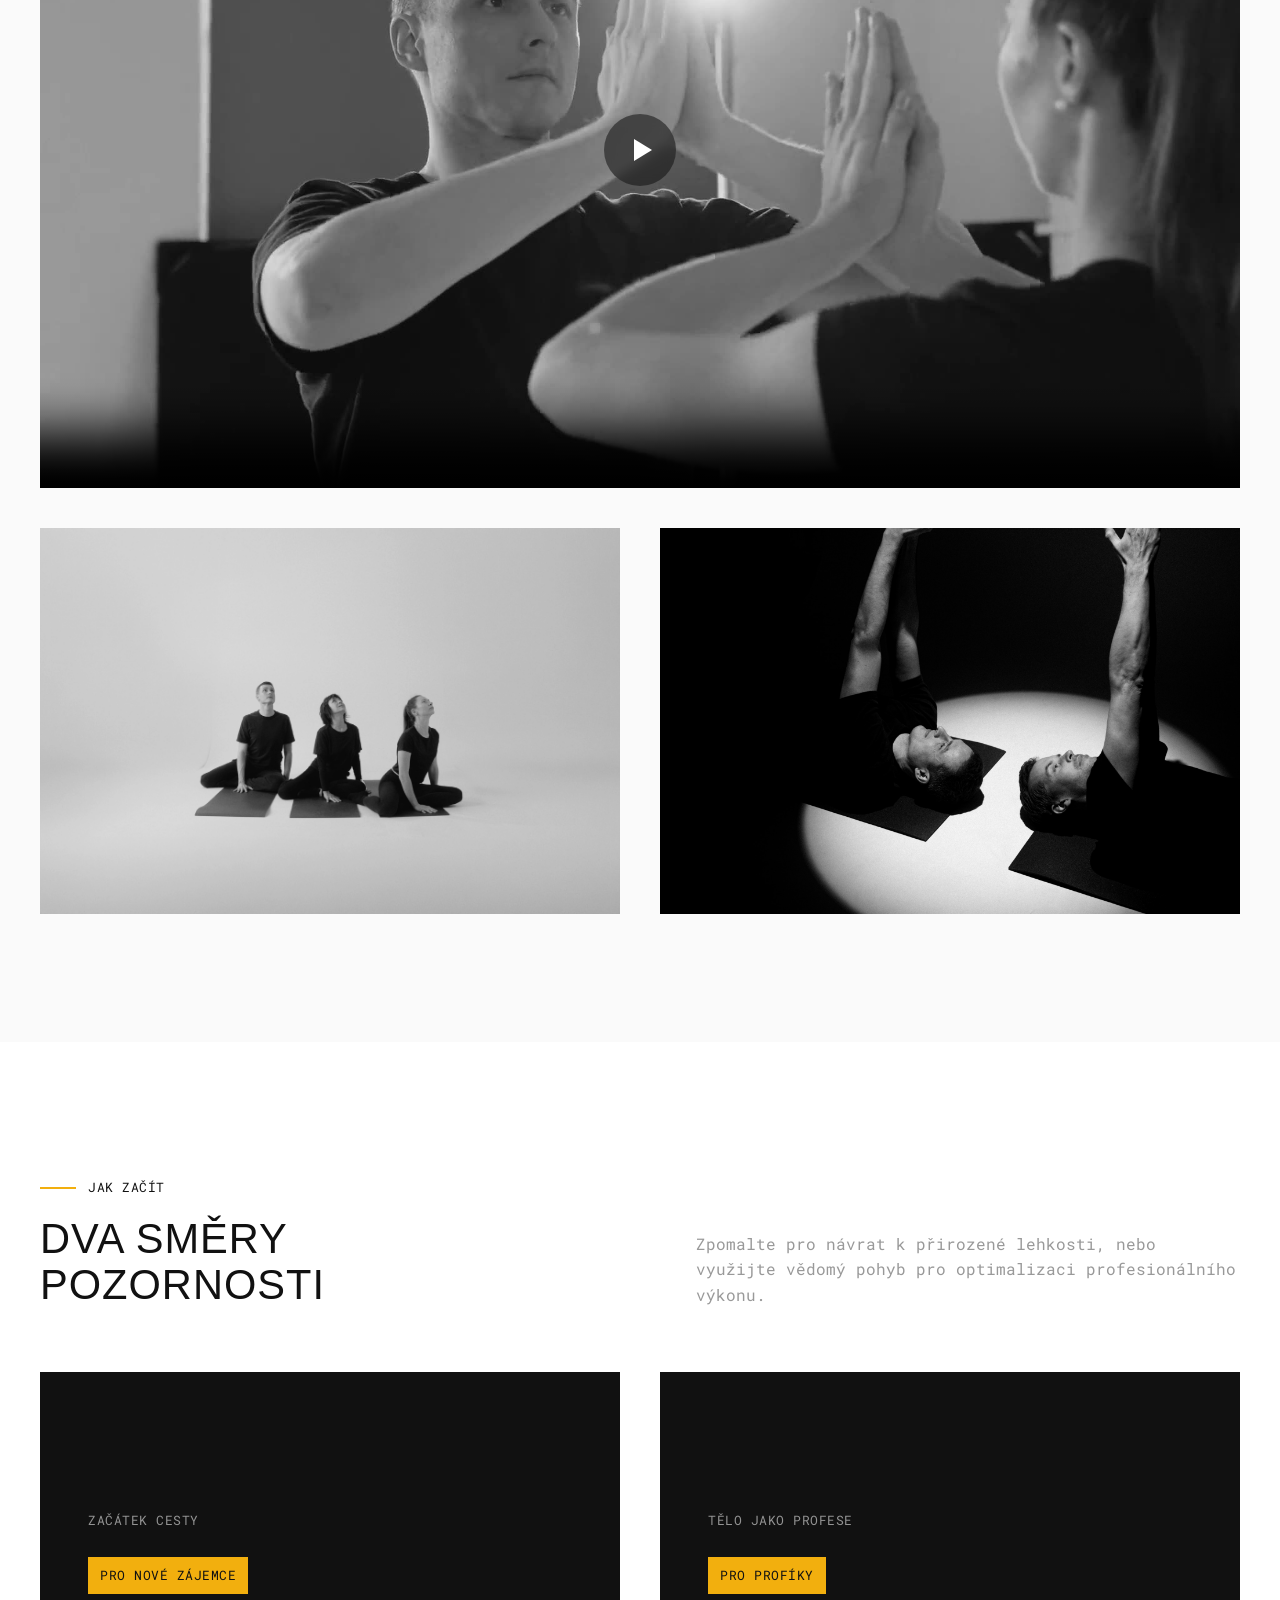
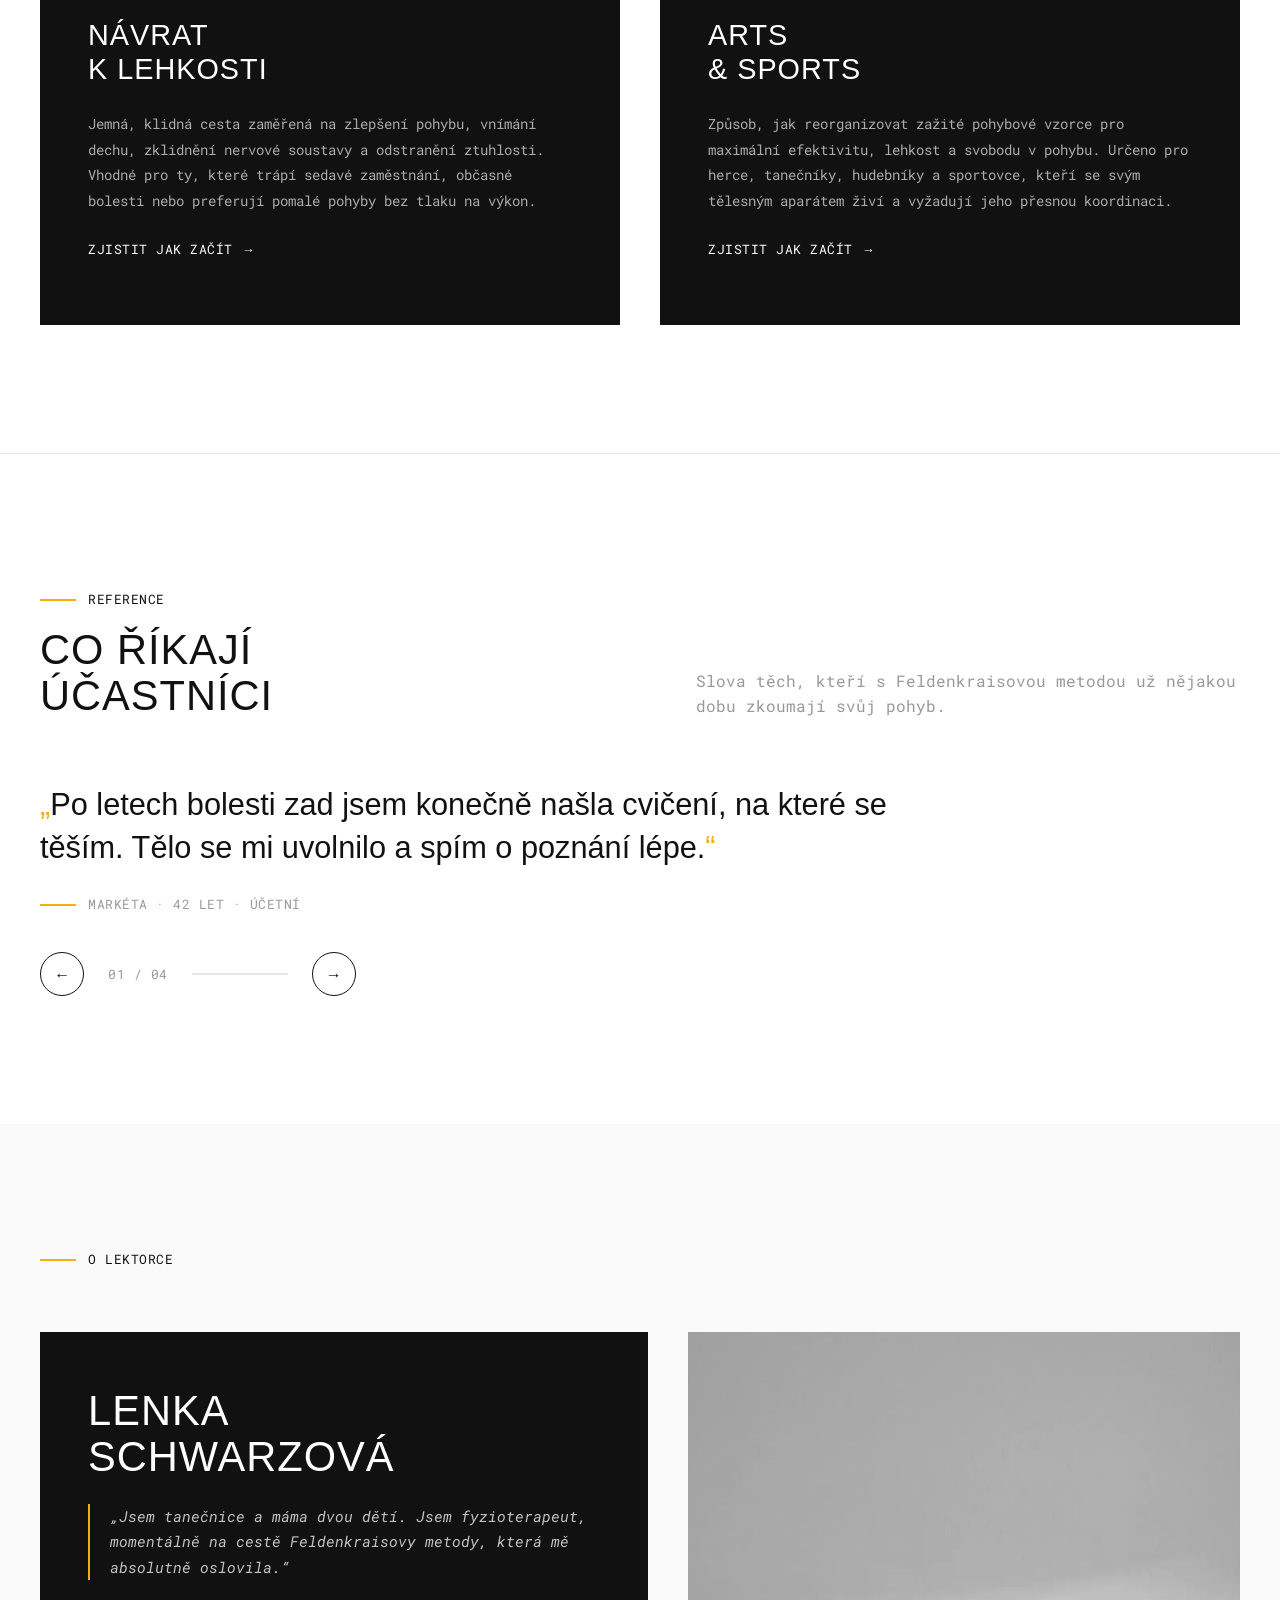
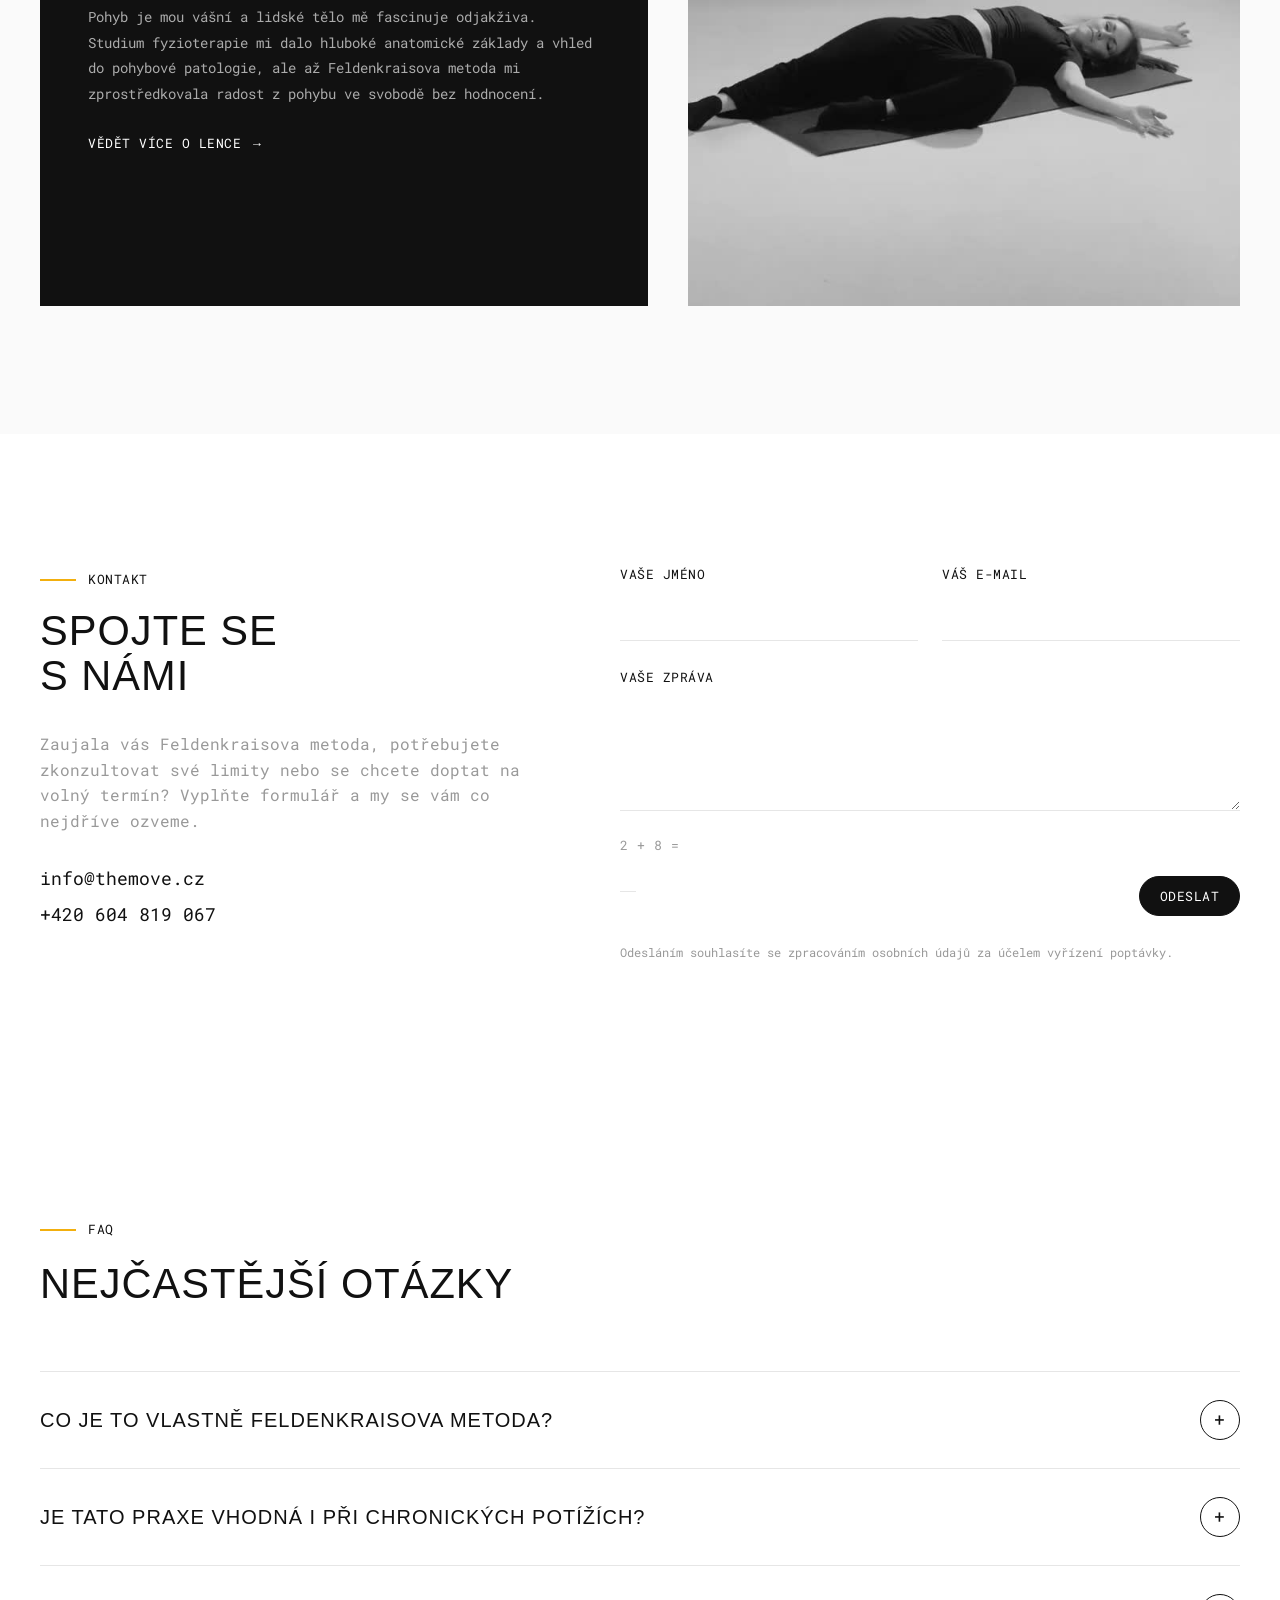
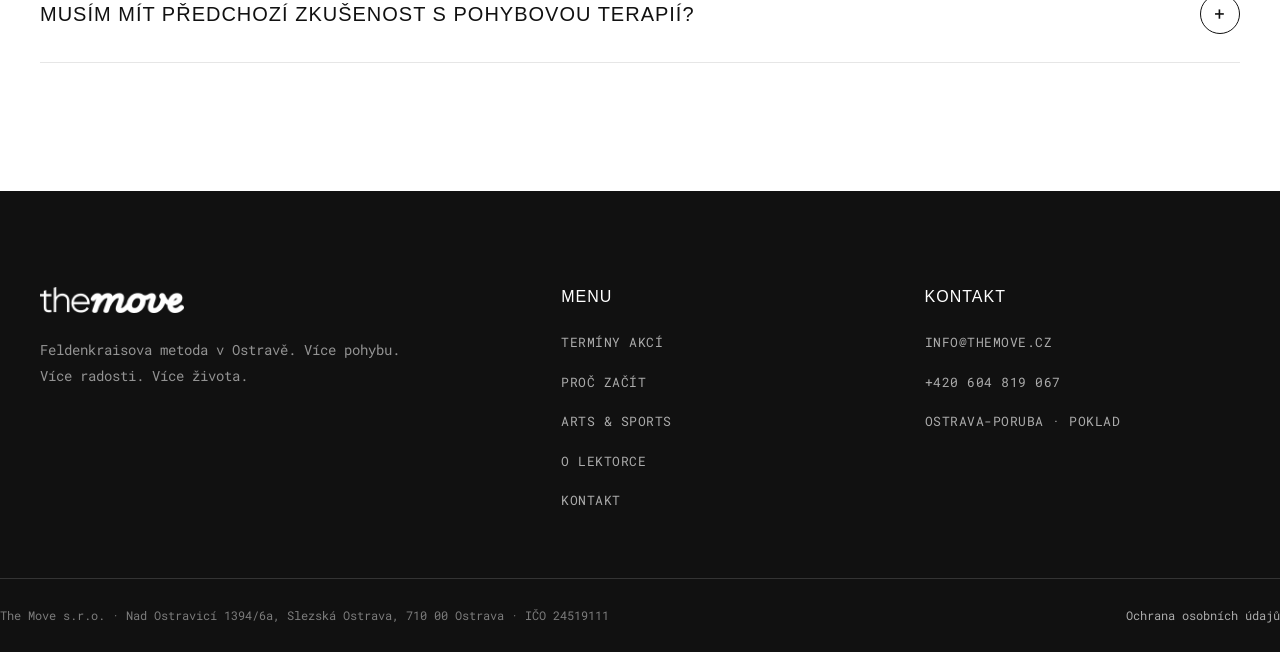
==== commit 3cd28133: "Kartotéka klientů, statistiky docházky a rozesílání novinek - tabulka klienti (jeden řádek na e-mail" ====
--- a/index.html
+++ b/index.html
@@ -10,7 +10,7 @@
   <link rel="preconnect" href="https://fonts.gstatic.com" crossorigin>
   <link href="https://api.fontshare.com/v2/css?f[]=general-sans@400,500&display=swap" rel="stylesheet">
   <link href="https://fonts.googleapis.com/css2?family=Roboto+Mono:wght@400;500&display=swap" rel="stylesheet">
-  <link rel="stylesheet" href="css/style.css?v=d6a6d0fa">
+  <link rel="stylesheet" href="css/style.css?v=fef3b4b0">
   <link rel="icon" type="image/svg+xml" href="assets/img/favicon.svg">
 </head>
 <body>
@@ -417,18 +417,31 @@
         <div class="form-field">
           <label for="b-email">Váš e-mail</label>
           <input type="email" id="b-email" name="email" required autocomplete="email">
+          <span class="form-hint">Hned na něj pošleme potvrzení rezervace.</span>
         </div>
         <div class="form-field">
           <label for="b-phone">Telefon (nepovinné)</label>
           <input type="tel" id="b-phone" name="telefon" autocomplete="tel">
         </div>
+        <label class="form-check">
+          <input type="checkbox" name="novinky" value="1" checked>
+          <span>Chci e-mailem vědět o nových termínech a akcích. Odhlásit se můžete kdykoli.</span>
+        </label>
         <p class="booking-error" hidden></p>
         <button type="submit" class="button button--solid">Odeslat rezervaci</button>
         <p class="form-note">Odesláním souhlasíte se zpracováním osobních údajů za účelem rezervace lekce.</p>
       </form>
 
       <div class="booking-success" hidden>
-        <p></p>
+        <p class="booking-success-zprava"></p>
+        <div class="booking-mail" hidden>
+          <p class="booking-mail-nadpis">Mrkněte do e-mailu</p>
+          <p>Potvrzení jsme právě poslali na <strong class="booking-mail-adresa"></strong>.
+            Najdete v něm všechny údaje o termínu, odkaz na zrušení rezervace
+            i možnost přihlásit se rovnou na další lekce.</p>
+          <p class="booking-mail-spam">Kdyby do pár minut nedorazilo, podívejte se prosím
+            do složky s nevyžádanou poštou.</p>
+        </div>
         <button type="button" class="button" data-close>Zavřít</button>
       </div>
     </div>
@@ -468,7 +481,7 @@
     </div>
   </footer>
 
-  <script src="js/main.js?v=00cd8a29"></script>
+  <script src="js/main.js?v=5e641095"></script>
   <!-- Cloudflare Web Analytics -->
   <script type='module' src='https://static.cloudflareinsights.com/beacon.min.js' data-cf-beacon='{"token": "f0dfa562e08c4e3f8f558e6528ef04cc"}'></script>
   <!-- End Cloudflare Web Analytics -->
--- a/css/style.css
+++ b/css/style.css
@@ -950,6 +950,32 @@
 
 .form-note { font-size: 0.75rem; color: var(--grey); }
 
+.form-hint {
+  display: block;
+  margin-top: 0.4rem;
+  font-size: 0.75rem;
+  color: var(--grey);
+}
+
+.form-check {
+  display: flex;
+  gap: 0.6rem;
+  align-items: flex-start;
+  margin-bottom: 1.5rem;
+  font-size: 0.8125rem;
+  line-height: 155%;
+  color: var(--grey);
+  cursor: pointer;
+}
+
+.form-check input {
+  margin-top: 0.15rem;
+  width: 1rem;
+  height: 1rem;
+  flex: none;
+  accent-color: var(--yellow);
+}
+
 @media screen and (max-width: 991px) {
   .contact-grid { grid-template-columns: 1fr; }
 }
@@ -1049,9 +1075,33 @@
 .booking-success[hidden],
 .booking-form[hidden] { display: none; }
 
-.booking-success p {
+.booking-success > p {
   border-left: 3px solid var(--yellow);
   padding-left: 1.25rem;
+}
+
+/* Výzva, ať se člověk podívá do e-mailu — jinak mu potvrzení unikne. */
+.booking-mail {
+  background: var(--paper-soft);
+  border: 1px solid var(--line);
+  padding: 1.25rem 1.5rem;
+}
+
+.booking-mail[hidden] { display: none; }
+
+.booking-mail p { margin: 0; font-size: 0.875rem; line-height: 165%; }
+.booking-mail p + p { margin-top: 0.7rem; }
+
+.booking-mail p.booking-mail-nadpis {
+  font-family: var(--font-head);
+  font-size: 1rem;
+  letter-spacing: 1px;
+  text-transform: uppercase;
+}
+
+.booking-mail p.booking-mail-spam {
+  color: var(--grey);
+  font-size: 0.75rem;
 }
 
 .booking-success .button { align-self: flex-start; }
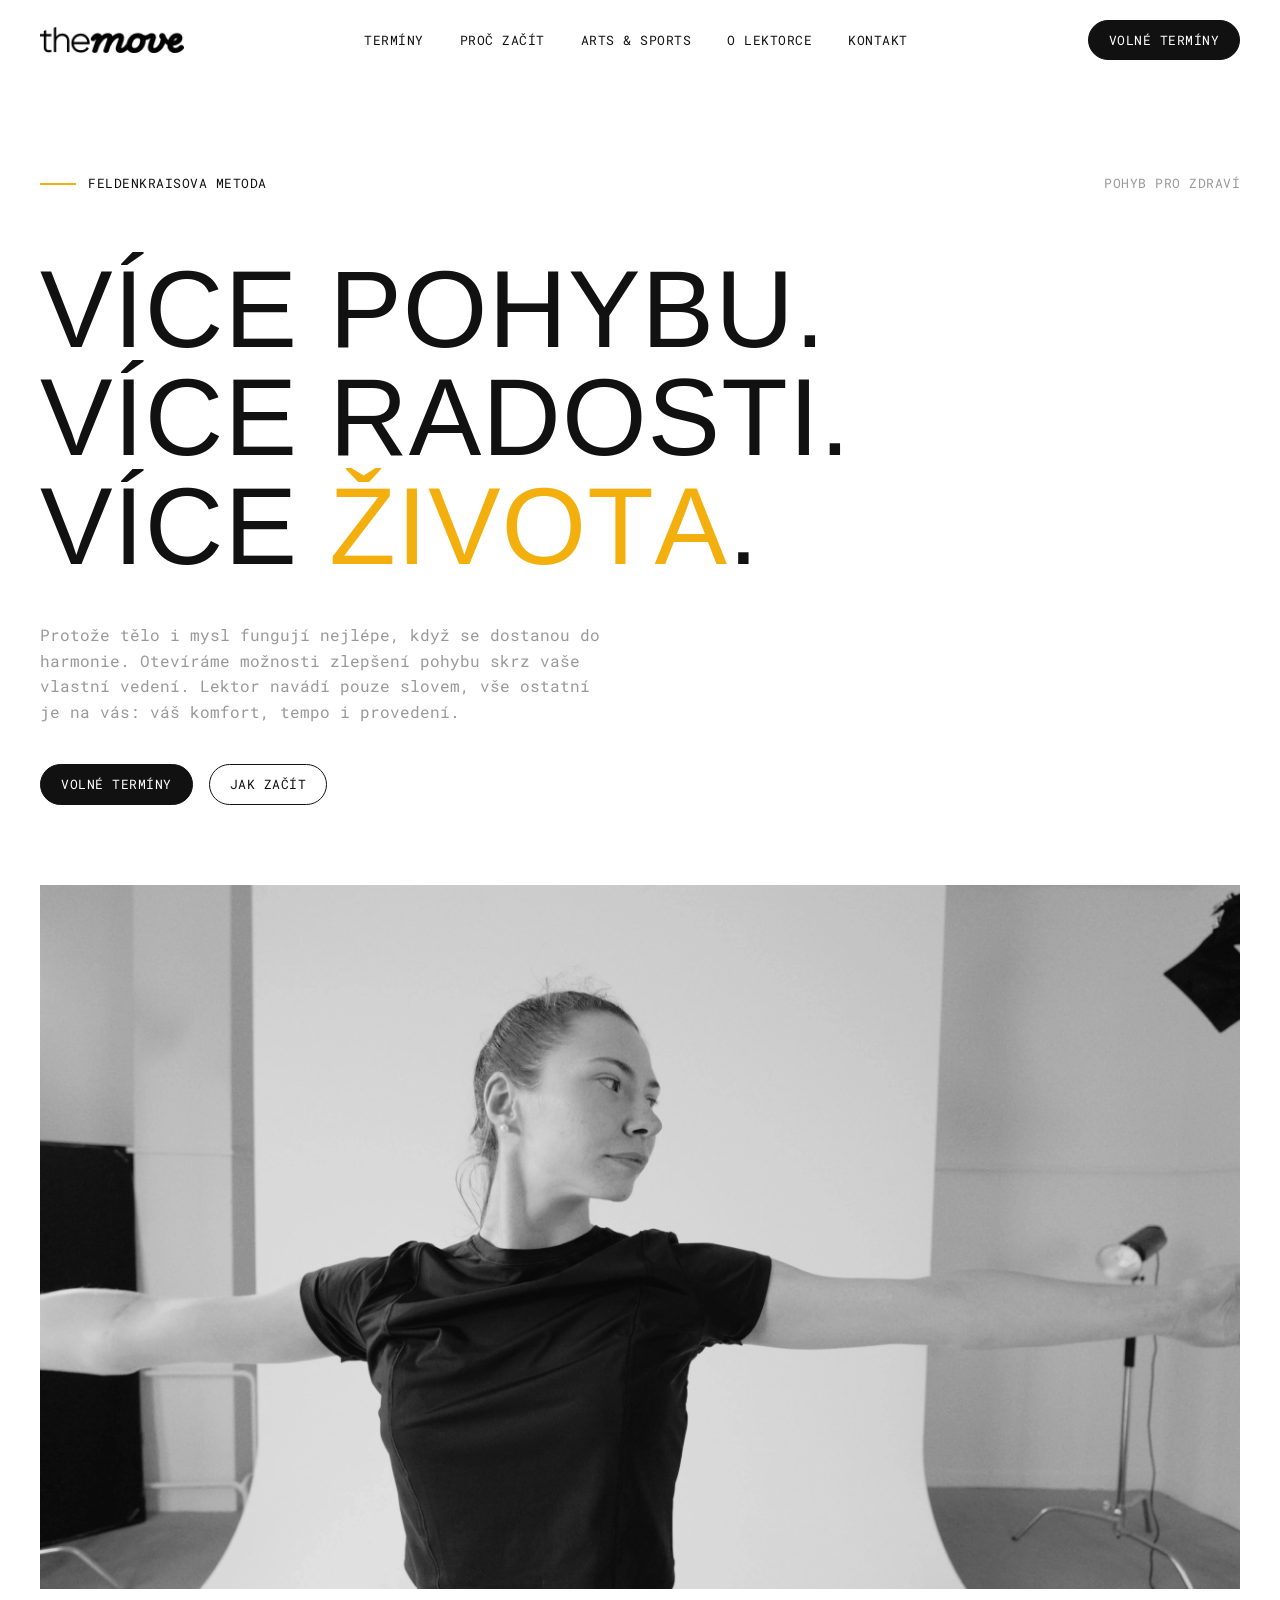
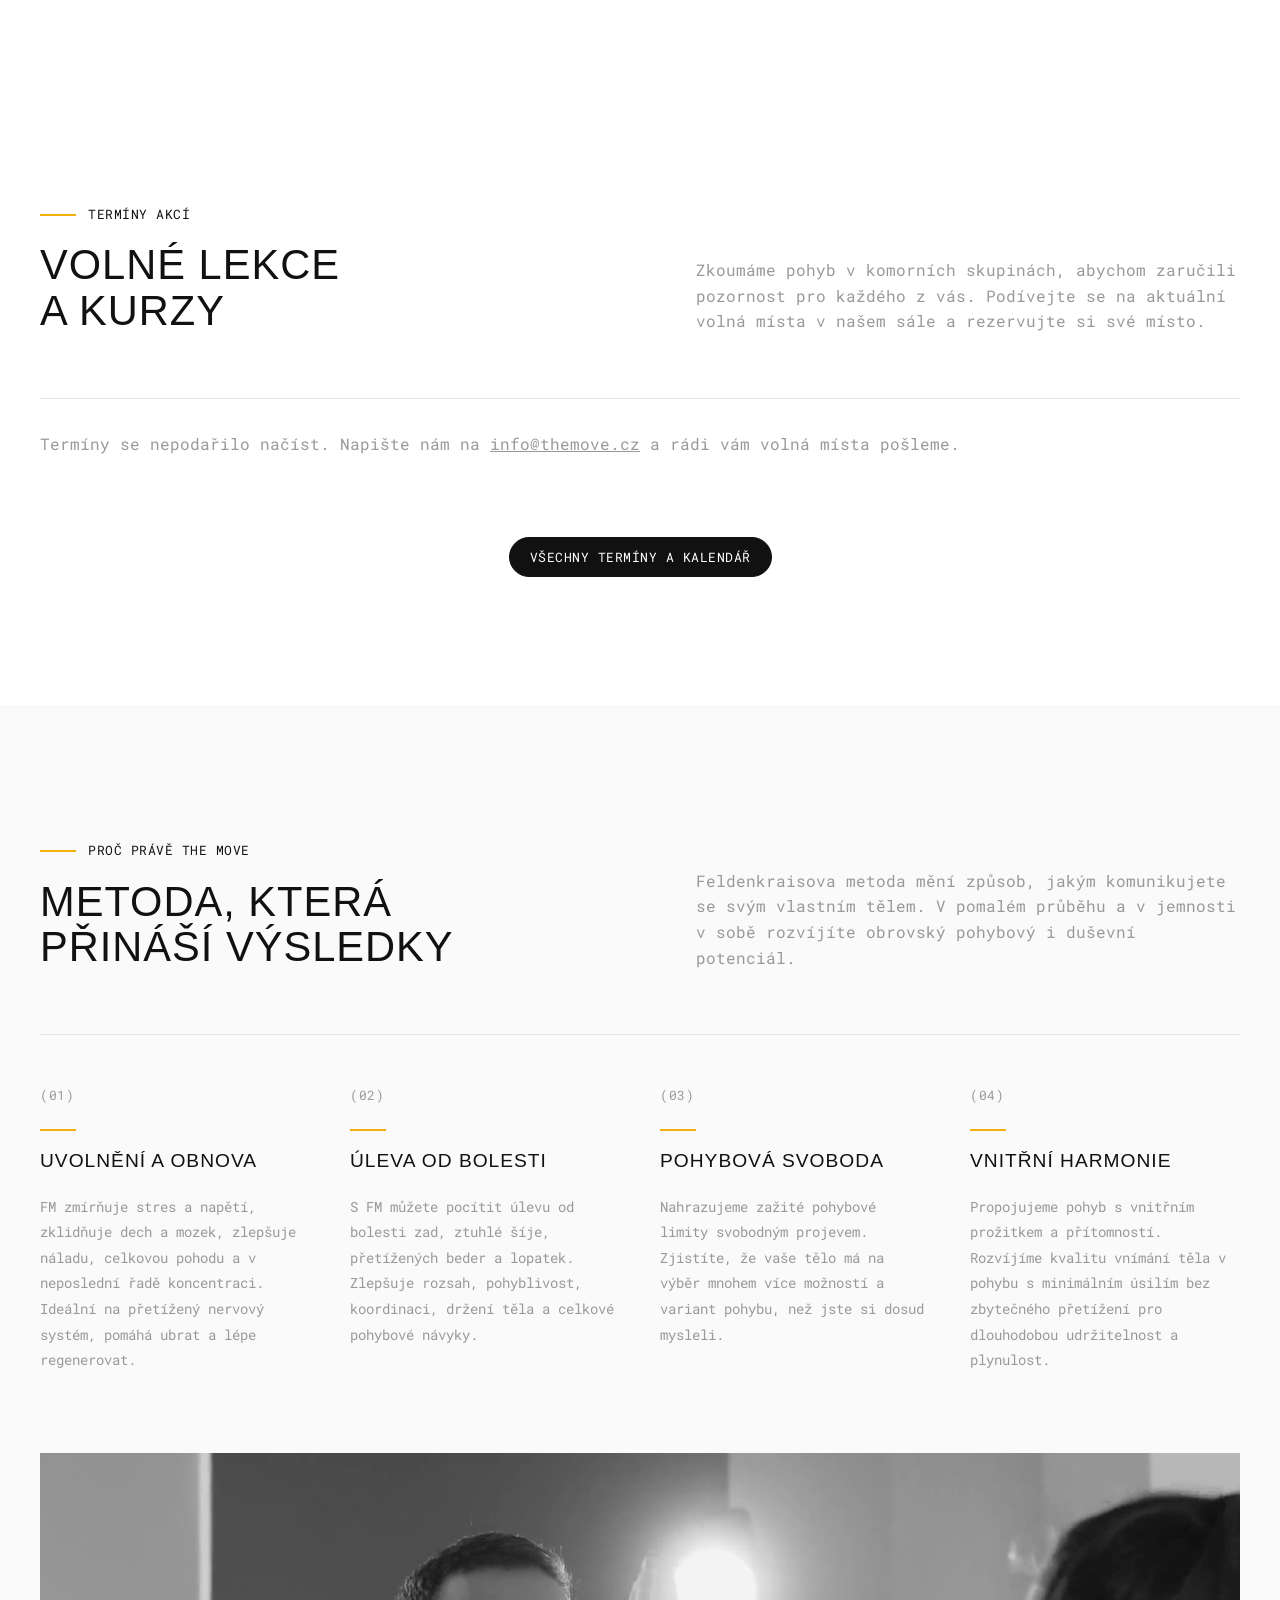
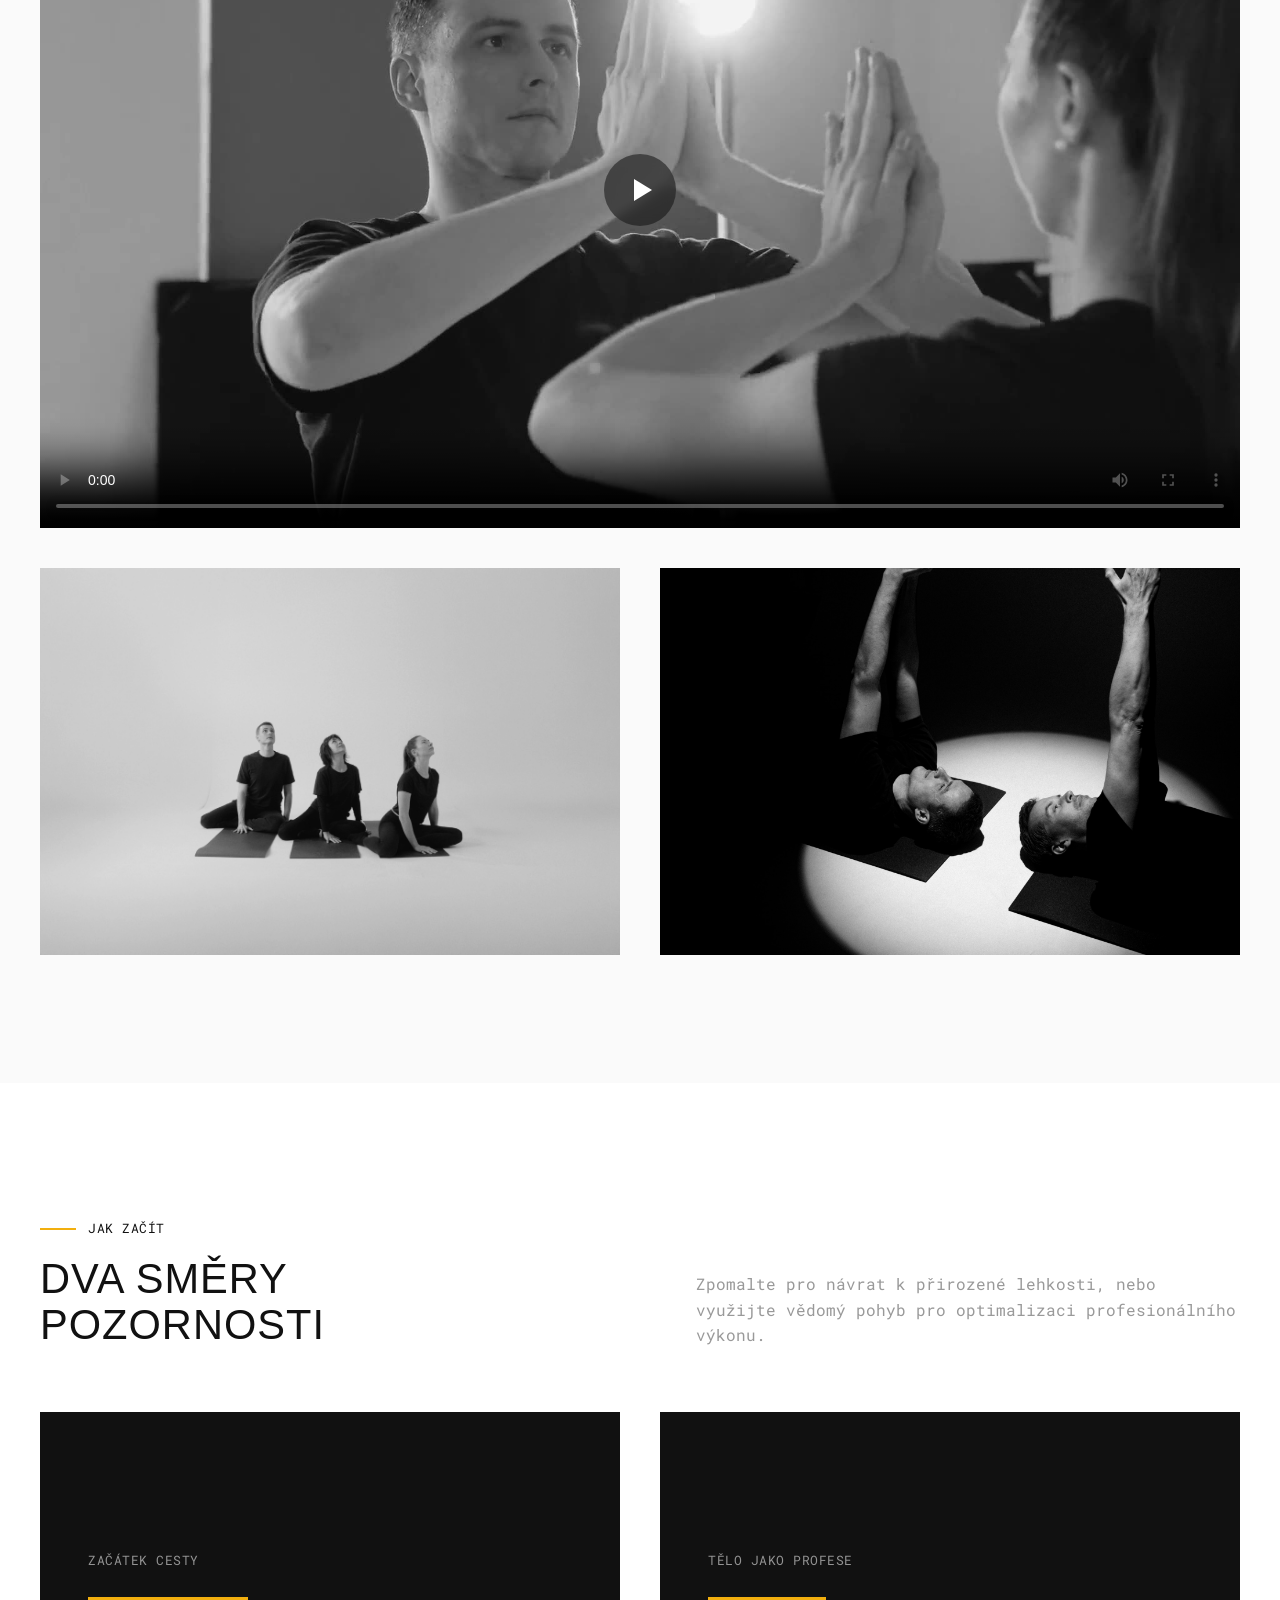
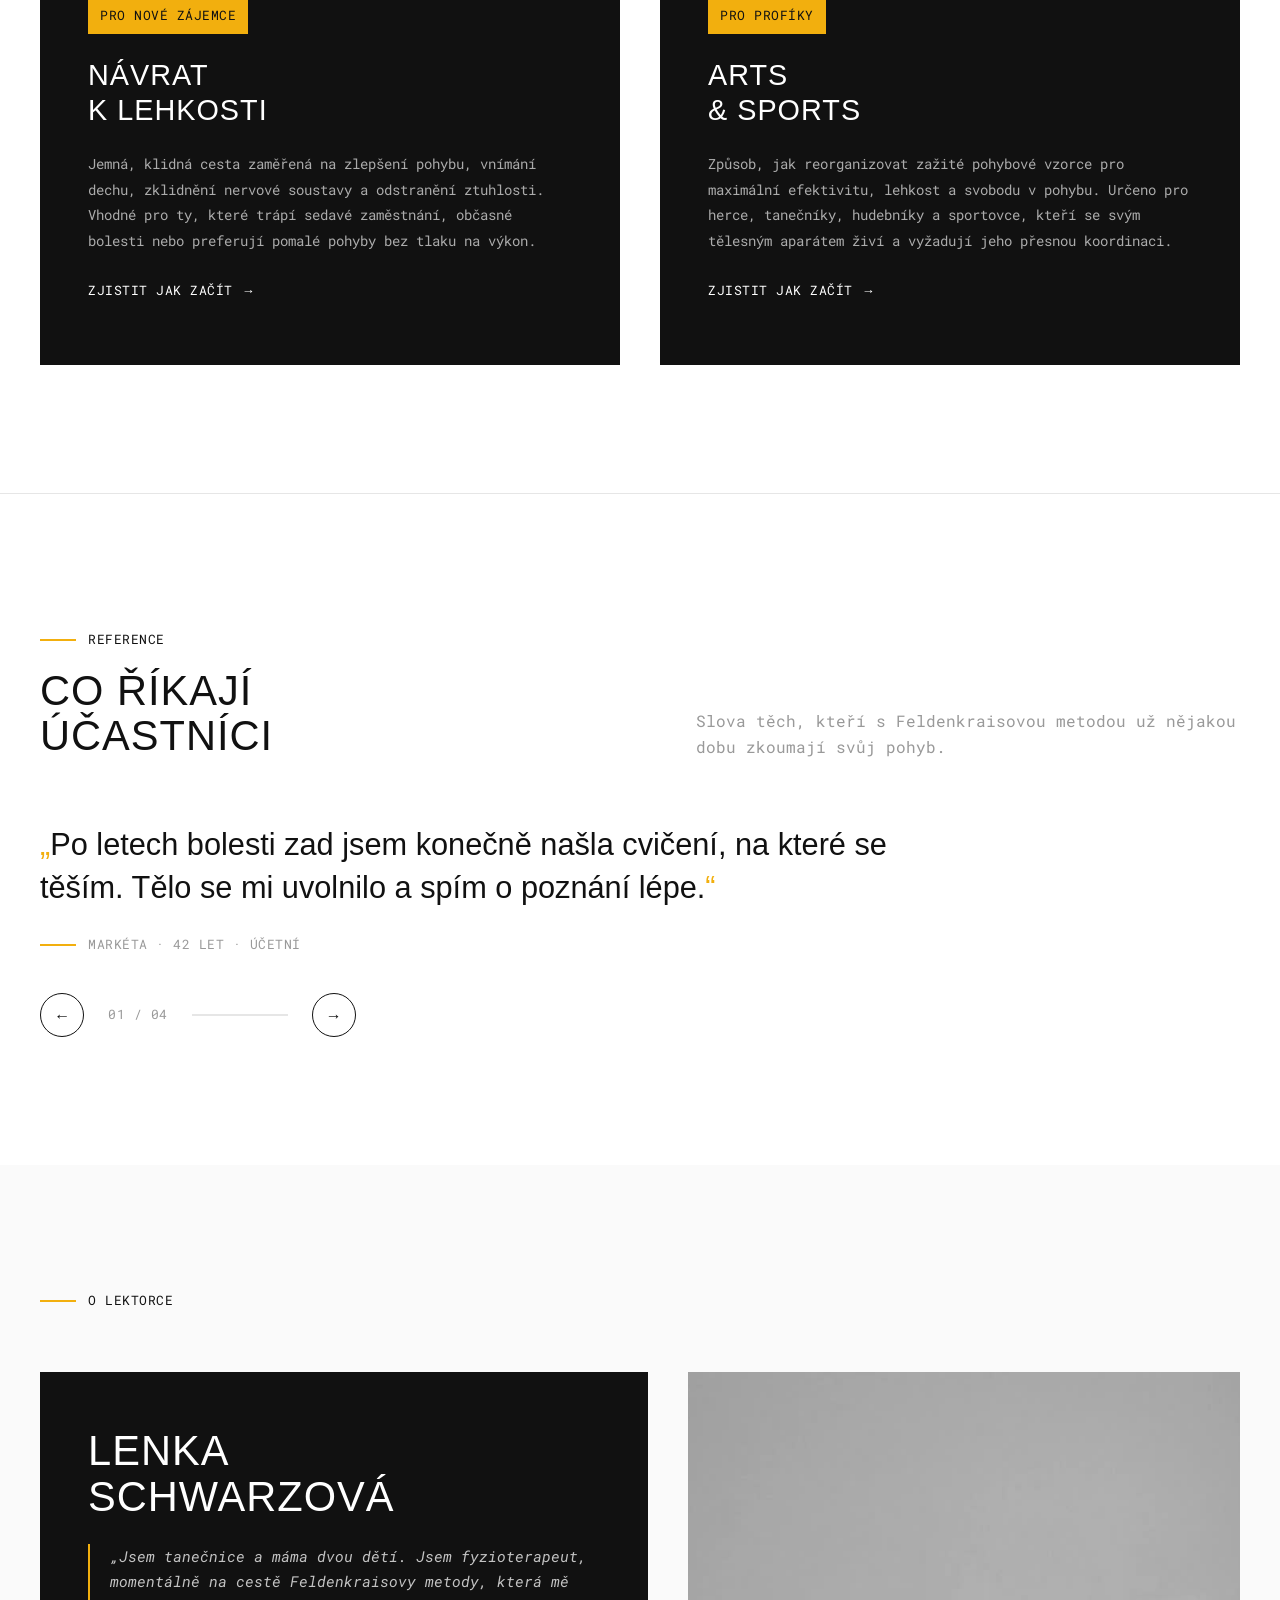
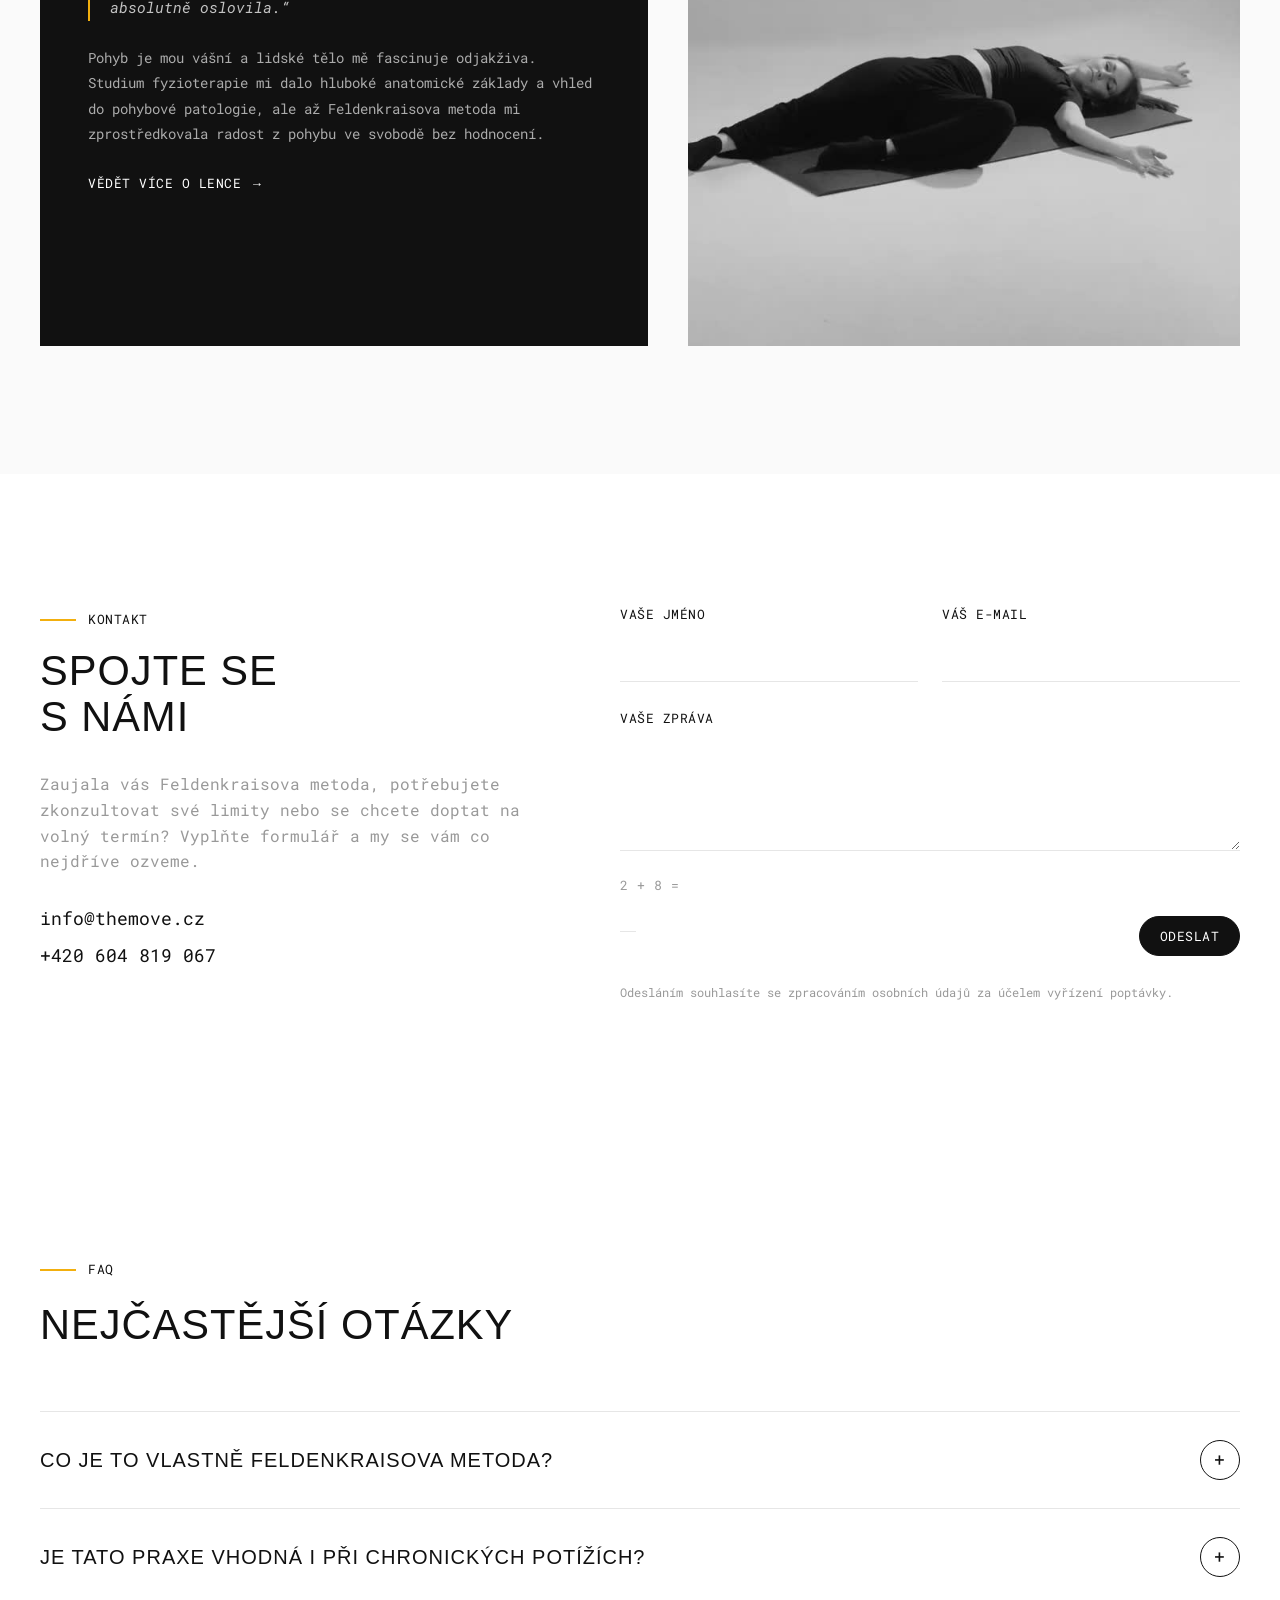
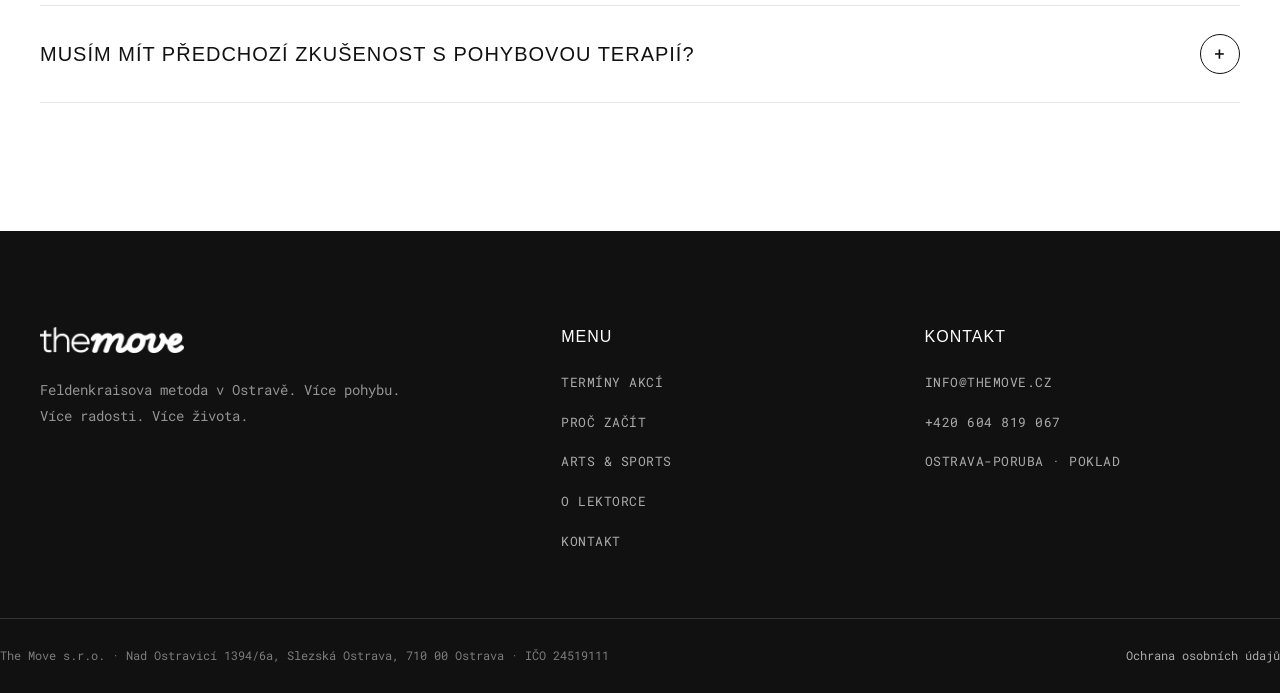
==== commit 2e608dc7: "Samostatná stránka termínů se seznamem po měsících a kalendářem Nová stránka terminy.html: všechny v" ====
--- a/index.html
+++ b/index.html
@@ -10,7 +10,7 @@
   <link rel="preconnect" href="https://fonts.gstatic.com" crossorigin>
   <link href="https://api.fontshare.com/v2/css?f[]=general-sans@400,500&display=swap" rel="stylesheet">
   <link href="https://fonts.googleapis.com/css2?family=Roboto+Mono:wght@400;500&display=swap" rel="stylesheet">
-  <link rel="stylesheet" href="css/style.css?v=fef3b4b0">
+  <link rel="stylesheet" href="css/style.css?v=aa699b82">
   <link rel="icon" type="image/svg+xml" href="assets/img/favicon.svg">
 </head>
 <body>
@@ -24,6 +24,7 @@
 
       <nav>
         <ul class="nav-menu" id="nav-menu">
+          <li><a class="nav-link" href="terminy.html">Termíny</a></li>
           <li><a class="nav-link" href="jak-zacit.html">Proč začít</a></li>
           <li><a class="nav-link" href="artists.html">Arts &amp; sports</a></li>
           <li><a class="nav-link" href="o-lektorce.html">O lektorce</a></li>
@@ -31,7 +32,7 @@
         </ul>
       </nav>
 
-      <a href="index.html#terminy" class="button button--solid nav-cta">Volné termíny</a>
+      <a href="terminy.html" class="button button--solid nav-cta">Volné termíny</a>
 
       <button class="nav-burger" aria-label="Otevřít menu" aria-expanded="false" aria-controls="nav-menu">
         <span></span><span></span><span></span>
@@ -100,6 +101,7 @@
         <div class="schedule-more reveal">
           <button type="button" class="button" id="schedule-vice" hidden>Další termíny</button>
           <button type="button" class="button" id="schedule-mene" hidden>Sbalit termíny</button>
+          <a href="terminy.html" class="button button--solid">Všechny termíny a kalendář</a>
         </div>
       </div>
     </section>
@@ -458,7 +460,7 @@
       <div class="footer-col">
         <h4 class="h6">Menu</h4>
         <ul>
-          <li><a href="index.html#terminy">Termíny akcí</a></li>
+          <li><a href="terminy.html">Termíny akcí</a></li>
           <li><a href="jak-zacit.html">Proč začít</a></li>
           <li><a href="artists.html">Arts &amp; sports</a></li>
           <li><a href="o-lektorce.html">O lektorce</a></li>
@@ -481,7 +483,7 @@
     </div>
   </footer>
 
-  <script src="js/main.js?v=5e641095"></script>
+  <script src="js/main.js?v=2c4a7957"></script>
   <!-- Cloudflare Web Analytics -->
   <script type='module' src='https://static.cloudflareinsights.com/beacon.min.js' data-cf-beacon='{"token": "f0dfa562e08c4e3f8f558e6528ef04cc"}'></script>
   <!-- End Cloudflare Web Analytics -->
--- a/css/style.css
+++ b/css/style.css
@@ -2158,3 +2158,184 @@
   .curve-svg path { stroke-dashoffset: 0 !important; transition: none !important; }
   .curve-svg, .curve-svg.is-visible { animation: none !important; }
 }
+
+/* ---------- Stránka termínů: měsíce, přepínač, kalendář ---------- */
+
+.terminy-ovladani {
+  display: flex;
+  flex-wrap: wrap;
+  gap: 1.5rem;
+  align-items: center;
+  justify-content: space-between;
+  margin-bottom: 2.5rem;
+}
+
+.terminy-ovladani .schedule-filters { margin-bottom: 0; }
+
+.prepinac-zobrazeni {
+  display: inline-flex;
+  border: 1px solid var(--ink);
+  border-radius: 500px;
+  padding: 3px;
+  flex: none;
+}
+
+.prepinac-tlacitko {
+  font-family: var(--font-mono);
+  font-size: 12px;
+  letter-spacing: 0.5px;
+  text-transform: uppercase;
+  color: var(--ink);
+  background: transparent;
+  border: 0;
+  border-radius: 500px;
+  padding: 0.5rem 1.25rem;
+  cursor: pointer;
+  transition: background 0.25s ease, color 0.25s ease;
+}
+
+.prepinac-tlacitko.is-active { background: var(--ink); color: var(--paper); }
+
+/* Mezititulek měsíce ve výpisu */
+.schedule-mesic {
+  font-family: var(--font-head);
+  font-size: 1.5rem;
+  letter-spacing: 1px;
+  text-transform: uppercase;
+  padding: 2.5rem 0 1rem;
+  border-bottom: 2px solid var(--ink);
+  margin-bottom: 0;
+}
+
+.schedule-mesic:first-child { padding-top: 0; }
+
+/* Kalendář */
+.kalendar[hidden] { display: none; }
+.schedule[hidden] { display: none; }
+
+.kalendar-hlava {
+  display: flex;
+  align-items: center;
+  justify-content: space-between;
+  gap: 1rem;
+  padding-bottom: 1.25rem;
+  border-bottom: 2px solid var(--ink);
+}
+
+.kalendar-hlava h2 { text-transform: capitalize; }
+
+.kalendar-sipka {
+  width: 2.75rem;
+  height: 2.75rem;
+  border: 1px solid var(--line);
+  border-radius: 500px;
+  background: transparent;
+  font-size: 1.125rem;
+  line-height: 1;
+  cursor: pointer;
+  transition: border-color 0.2s ease, background 0.2s ease;
+  flex: none;
+}
+
+.kalendar-sipka:hover { border-color: var(--ink); background: var(--paper-soft); }
+
+.kalendar-dny {
+  display: grid;
+  grid-template-columns: repeat(7, 1fr);
+  gap: 1px;
+  margin-top: 1.25rem;
+}
+
+.kalendar-dny span {
+  padding: 0.5rem 0.6rem;
+  font-size: 11px;
+  letter-spacing: 1px;
+  text-transform: uppercase;
+  color: var(--grey);
+}
+
+.kalendar-mrizka {
+  display: grid;
+  grid-template-columns: repeat(7, 1fr);
+  gap: 1px;
+  background: var(--line);
+  border: 1px solid var(--line);
+}
+
+.kalendar-bunka {
+  background: var(--paper);
+  min-height: 7rem;
+  padding: 0.6rem;
+  text-align: left;
+  font: inherit;
+  color: inherit;
+  border: 0;
+  display: flex;
+  flex-direction: column;
+  gap: 0.4rem;
+}
+
+.kalendar-bunka--prazdna { background: var(--paper-soft); }
+
+.kalendar-cislo { font-size: 0.8125rem; color: var(--grey); }
+
+.kalendar-bunka--dnes .kalendar-cislo {
+  background: var(--ink);
+  color: var(--paper);
+  width: 1.6rem;
+  height: 1.6rem;
+  border-radius: 500px;
+  display: inline-flex;
+  align-items: center;
+  justify-content: center;
+}
+
+.kalendar-bunka--akce { cursor: pointer; transition: background 0.2s ease; }
+.kalendar-bunka--akce:hover { background: var(--paper-soft); }
+
+.kalendar-bunka--vybrany { background: var(--paper-soft); box-shadow: inset 0 0 0 2px var(--ink); }
+
+.kalendar-akce { display: flex; flex-direction: column; gap: 0.25rem; }
+
+.kalendar-stitek {
+  font-size: 11px;
+  letter-spacing: 0.3px;
+  padding: 0.2rem 0.4rem;
+  border: 1px solid var(--ink);
+  border-radius: 3px;
+  white-space: nowrap;
+  overflow: hidden;
+  text-overflow: ellipsis;
+}
+
+.kalendar-stitek--workshop { background: var(--yellow); border-color: var(--yellow); }
+.kalendar-stitek--seminar { background: var(--ink); border-color: var(--ink); color: var(--paper); }
+
+.kalendar-tecky { display: none; gap: 3px; }
+.kalendar-tecka { width: 5px; height: 5px; border-radius: 500px; background: var(--ink); }
+
+.kalendar-detail { margin-top: 2rem; }
+
+.kalendar-detail-nadpis {
+  font-family: var(--font-head);
+  font-size: 1.25rem;
+  letter-spacing: 1px;
+  text-transform: uppercase;
+  padding-bottom: 0.75rem;
+  border-bottom: 2px solid var(--ink);
+}
+
+.kalendar-detail[hidden] { display: none; }
+
+.kalendar-napoveda { margin-top: 1.5rem; font-size: 0.8125rem; }
+
+/* Na mobilu se do buněk štítky nevejdou — zůstanou jen tečky. */
+@media screen and (max-width: 767px) {
+  .terminy-ovladani { justify-content: flex-start; }
+  .kalendar-bunka { min-height: 4rem; padding: 0.4rem 0.3rem; align-items: center; gap: 0.3rem; }
+  .kalendar-cislo { font-size: 0.75rem; }
+  .kalendar-akce { display: none; }
+  .kalendar-tecky { display: flex; }
+  .kalendar-dny span { text-align: center; padding: 0.4rem 0; font-size: 10px; }
+  .schedule-mesic { font-size: 1.25rem; }
+}
